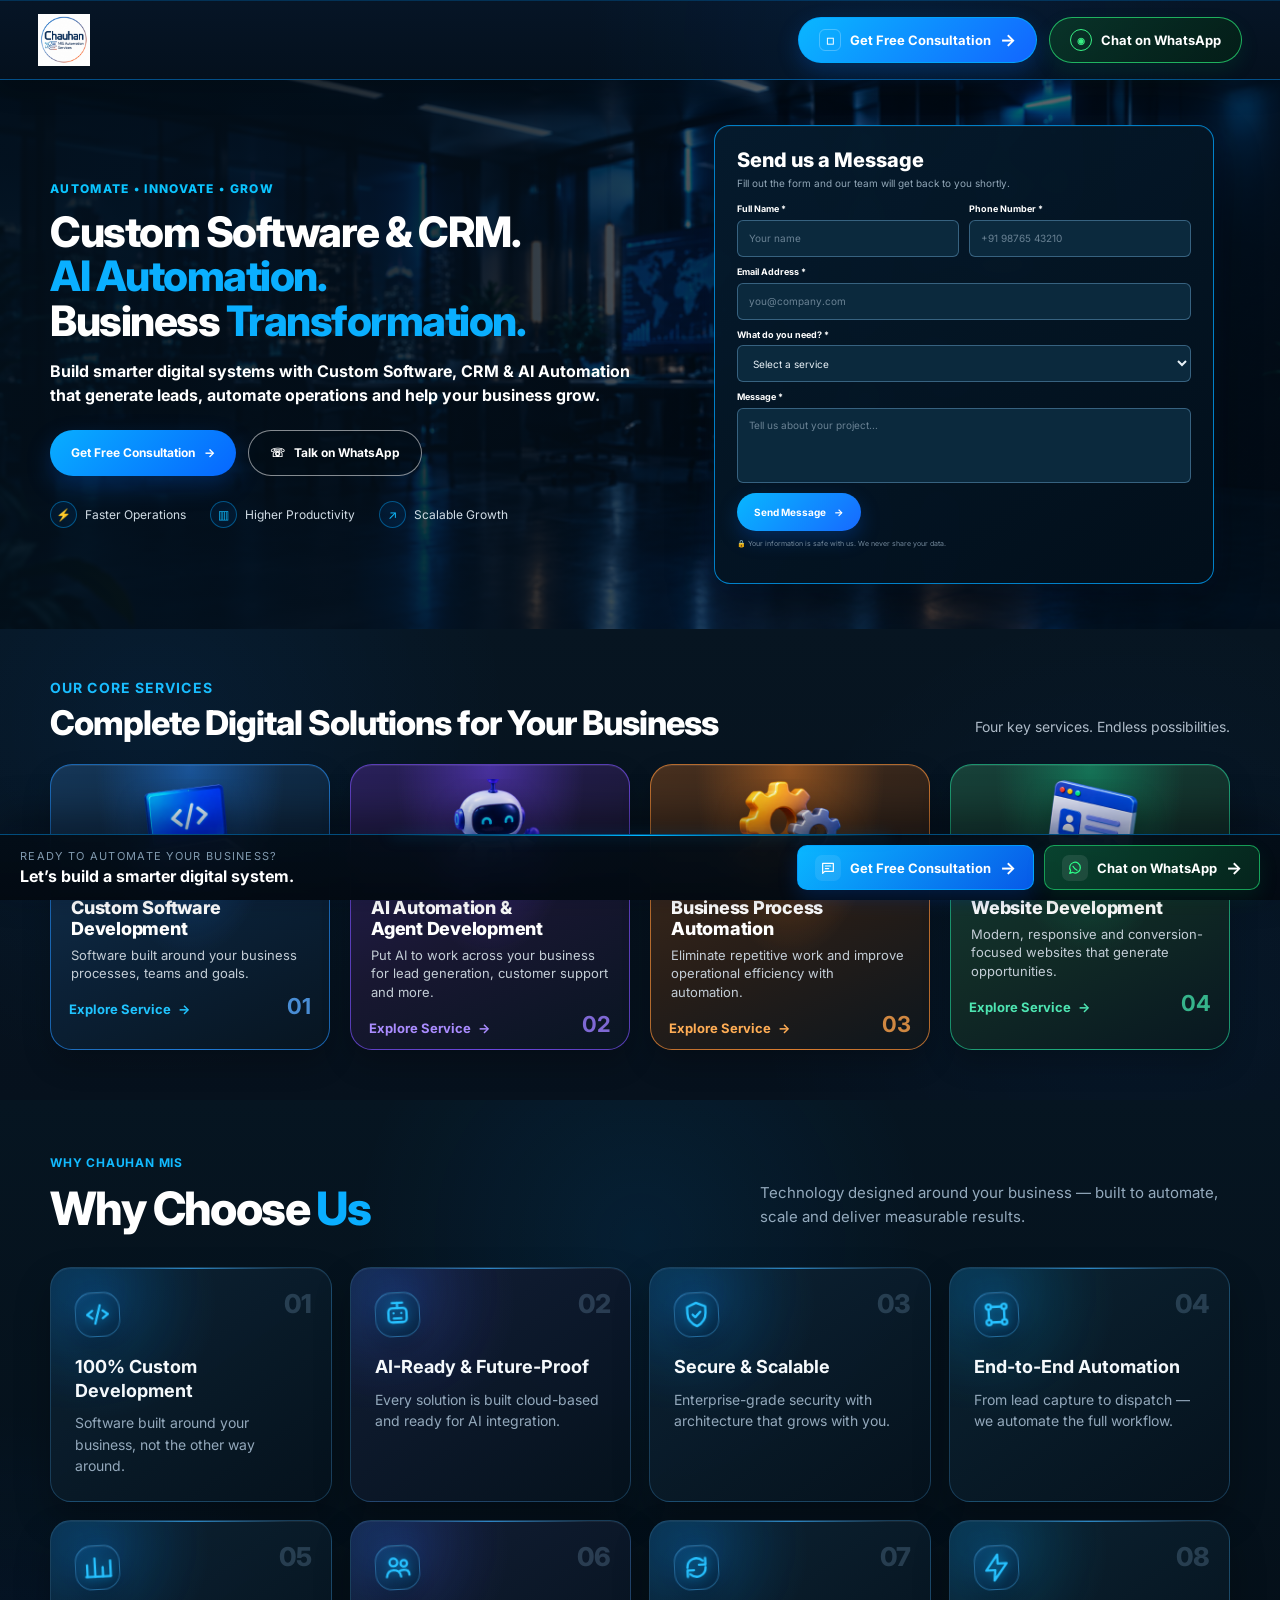
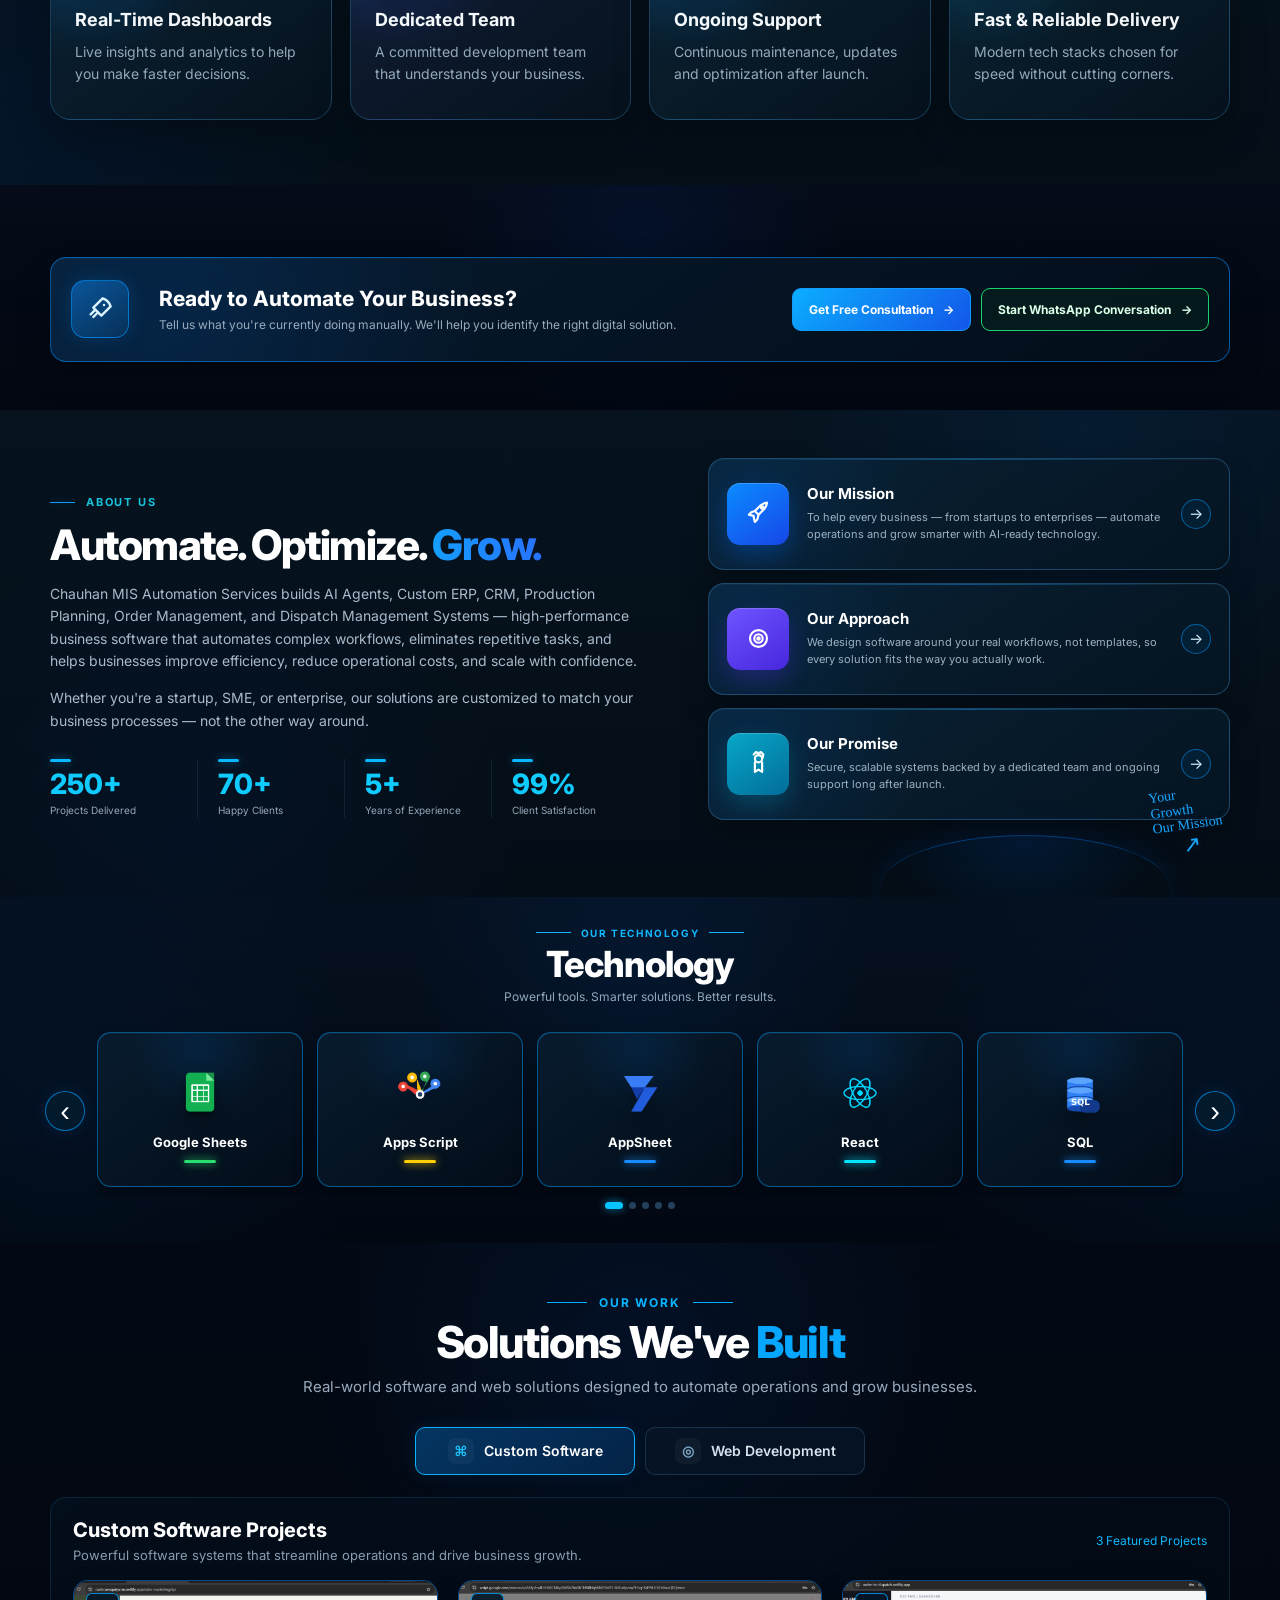
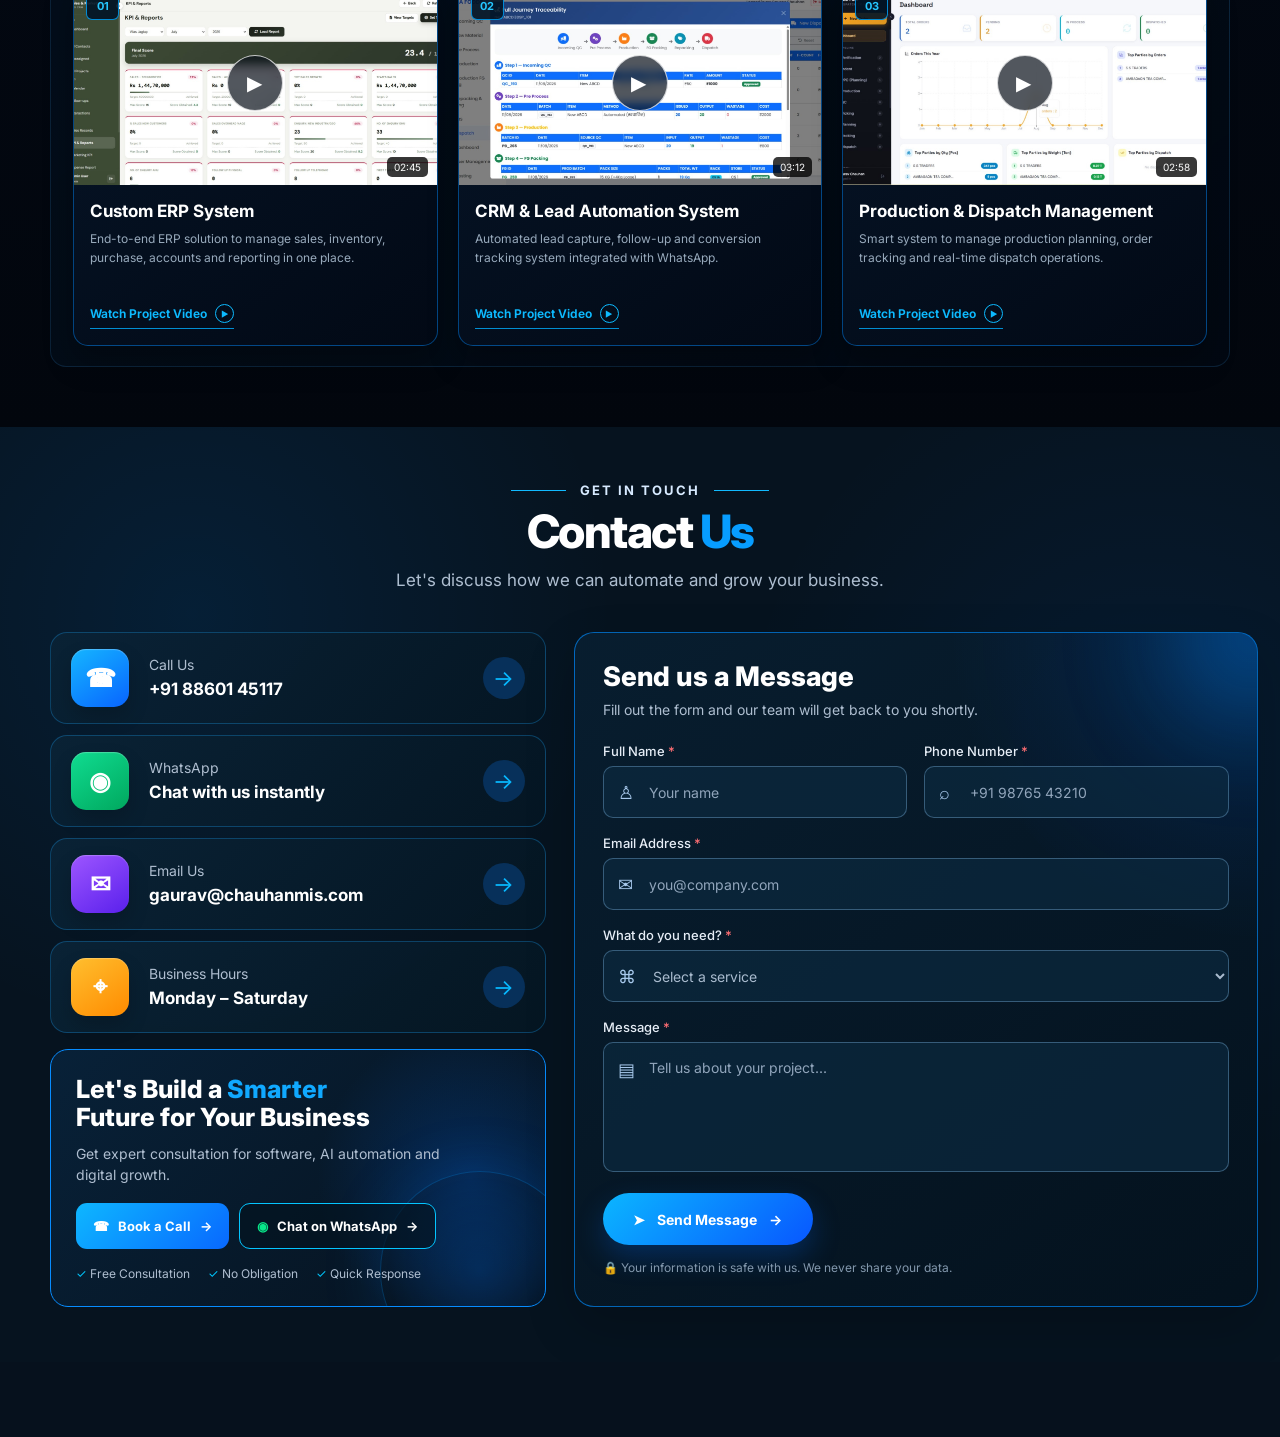
==== index.html @ 8b94cd55 "first commit" ====
<!doctype html>
<html lang="en">
  <head>
    <meta charset="UTF-8" />
    <meta name="viewport" content="width=device-width, initial-scale=1.0" />

    <title>Page</title>

    <link rel="preconnect" href="https://fonts.googleapis.com" />
    <link rel="preconnect" href="https://fonts.gstatic.com" crossorigin />
    <link
      href="https://fonts.googleapis.com/css2?family=Inter:wght@400;500;600;700;800&display=swap"
      rel="stylesheet"/>
    <link
      rel="stylesheet"
      href="https://cdnjs.cloudflare.com/ajax/libs/font-awesome/6.5.2/css/all.min.css"/>
    <link rel="stylesheet" href="style.css" />
  </head>
  <body>
    <header class="cm-simple-header">
  <div class="cm-simple-header-inner">

    <!-- LOGO -->
    <a href="#" class="cm-simple-logo">
      <img src="image/LOGO.jpeg" alt="Chauhan MIS">
    </a>

    <!-- ACTIONS -->
    <div class="cm-simple-actions">

      <a href="#contact" class="cm-simple-btn cm-simple-consult">
        <span class="cm-simple-icon">◻</span>
        Get Free Consultation
        <span class="cm-simple-arrow">→</span>
      </a>

      <a
        href="https://wa.me/918860145117"
        target="_blank"
        rel="noopener"
        class="cm-simple-btn cm-simple-whatsapp"
      >
        <span class="cm-simple-wa">◉</span>
        Chat on WhatsApp
      </a>

    </div>

  </div>
</header>
    <section class="chauhan-hero">
      <div class="chauhan-hero-overlay"></div>

      <div class="chauhan-hero-container">
        <!-- LEFT CONTENT -->
        <div class="chauhan-hero-left reveal-item">
          <div class="chauhan-small-title">AUTOMATE • INNOVATE • GROW</div>

          <h1 class="chauhan-main-title">
            Custom Software &amp; CRM.<br />
            <span>AI Automation.</span><br />
            Business <span>Transformation.</span>
          </h1>

          <div class="chauhan-subtitle">
            Build smarter digital systems with Custom Software, CRM & AI
            Automation that generate leads, automate operations and help your
            business grow.
          </div>

          <!-- <p class="chauhan-description">
            We design custom software, AI automation and intelligent business
            solutions tailored around your processes, teams and growth
            objectives.
          </p> -->

          <div class="chauhan-buttons">
            <a href="#contact" class="chauhan-btn chauhan-btn-primary">
              Get Free Consultation
              <span>→</span>
            </a>

            <a
              href="https://wa.me/918860145117"
              target="_blank"
              class="chauhan-btn chauhan-btn-whatsapp"
            >
              <span>☏</span>
              Talk on WhatsApp
            </a>
          </div>

          <div class="chauhan-benefits">
            <div class="chauhan-benefit">
              <span class="chauhan-benefit-icon">⚡</span>
              Faster Operations
            </div>

            <div class="chauhan-benefit">
              <span class="chauhan-benefit-icon">▥</span>
              Higher Productivity
            </div>

            <div class="chauhan-benefit">
              <span class="chauhan-benefit-icon">↗</span>
              Scalable Growth
            </div>
          </div>
        </div>

        <!-- RIGHT FORM -->
        <div class="chauhan-hero-right reveal-item">
          <div class="hero-contact-form">
            <div class="hero-form-head">
              <h3>Send us a Message</h3>
              <p>
                Fill out the form and our team will get back to you shortly.
              </p>
            </div>

            <form id="heroContactForm" method="POST">
              <div class="hero-form-row">
                <div class="hero-field">
                  <label>Full Name *</label>

                  <input
                    type="text"
                    name="name"
                    placeholder="Your name"
                    required
                  />
                </div>

                <div class="hero-field">
                  <label>Phone Number *</label>

                  <input
                    type="tel"
                    name="phone"
                    placeholder="+91 98765 43210"
                    required
                  />
                </div>
              </div>

              <div class="hero-field">
                <label>Email Address *</label>

                <input
                  type="email"
                  name="email"
                  placeholder="you@company.com"
                  required
                />
              </div>

              <div class="hero-field">
                <label>What do you need? *</label>

                <select name="service" required>
                  <option value="">Select a service</option>

                  <option value="Custom Software Development">
                    Custom Software Development
                  </option>

                  <option value="AI Automation">AI Automation</option>

                  <option value="Business Process Automation">
                    Business Process Automation
                  </option>

                  <option value="Website Development">
                    Website Development
                  </option>

                  <option value="CRM Development">CRM Development</option>
                </select>
              </div>

              <div class="hero-field">
                <label>Message *</label>

                <textarea
                  name="message"
                  placeholder="Tell us about your project..."
                  required
                ></textarea>
              </div>

              <button type="submit" class="hero-form-btn">
                Send Message
                <span>→</span>
              </button>

              <div class="hero-form-note">
                🔒 Your information is safe with us. We never share your data.
              </div>
              <div id="heroFormStatus" class="cm-form-status"></div>
            </form>
          </div>
        </div>
      </div>
    </section>
    <!-- <section class="cms-challenge-section">
      <div class="cms-challenge-inner">
       

        <div class="cms-heading">
          <div class="cms-tag">COMMON BUSINESS CHALLENGES</div>

          <h2>
            From Manual Work
            <span>to Smart Systems</span>
          </h2>

          <p>
            We turn your everyday business challenges into connected, automated
            and intelligent digital solutions.
          </p>
        </div>

      
        <div class="cms-flow-grid">
   
          <div class="cms-flow-item">
            <div class="cms-card">
              <div class="cms-icon-wrap">
                <img
                  src="image/manual-processes.svg"
                  alt="Manual Processes"
                  class="cms-3d-icon"
                />
              </div>

              <div class="cms-card-title">
                Manual
                <br />
                processes
              </div>
            </div>

            <div class="cms-connector">
              <span></span>
              <div class="cms-up-arrow">↑</div>
            </div>
          </div>

       
          <div class="cms-flow-item">
            <div class="cms-card">
              <div class="cms-icon-wrap">
                <img
                  src="image/excel-dependency.svg"
                  alt="Excel Dependency"
                  class="cms-3d-icon"
                />
              </div>

              <div class="cms-card-title">
                Excel
                <br />
                dependency
              </div>
            </div>

            <div class="cms-connector">
              <span></span>
              <div class="cms-up-arrow">↑</div>
            </div>
          </div>

          <div class="cms-flow-item">
            <div class="cms-card">
              <div class="cms-icon-wrap">
                <img
                  src="image/repetitive-work.svg"
                  alt="Repetitive Work"
                  class="cms-3d-icon"
                />
              </div>

              <div class="cms-card-title">
                Repetitive
                <br />
                work
              </div>
            </div>

            <div class="cms-connector">
              <span></span>
              <div class="cms-up-arrow">↑</div>
            </div>
          </div>

          
          <div class="cms-flow-item">
            <div class="cms-card">
              <div class="cms-icon-wrap">
                <img
                  src="image/lead-follow-up.svg"
                  alt="Lead Follow-up"
                  class="cms-3d-icon"
                />
              </div>

              <div class="cms-card-title">
                Lead follow-up
                <br />
                problems
              </div>
            </div>

            <div class="cms-connector">
              <span></span>
              <div class="cms-up-arrow">↑</div>
            </div>
          </div>

     
          <div class="cms-flow-item">
            <div class="cms-card">
              <div class="cms-icon-wrap">
                <img
                  src="image/delayed-reporting.svg"
                  alt="Delayed Reporting"
                  class="cms-3d-icon"
                />
              </div>

              <div class="cms-card-title">
                Delayed
                <br />
                reporting
              </div>
            </div>

            <div class="cms-connector">
              <span></span>
              <div class="cms-up-arrow">↑</div>
            </div>
          </div>

       
          <div class="cms-flow-item">
            <div class="cms-card">
              <div class="cms-icon-wrap">
                <img
                  src="image/delayed-reporting.svg"
                  alt="Disconnected Systems"
                  class="cms-3d-icon"
                />
              </div>

              <div class="cms-card-title">
                Disconnected
                <br />
                systems
              </div>
            </div>

            <div class="cms-connector">
              <span></span>
              <div class="cms-up-arrow">↑</div>
            </div>
          </div>
        </div>

      
        <div class="cms-result">
          <div class="cms-result-bar">
            <span> We transform them into connected digital systems. </span>

            <div class="cms-result-arrow">→</div>
          </div>
        </div>
      </div>
    </section> -->
    <section class="mis-core-services">
      <div class="mis-core-inner">
        <div class="mis-core-head">
          <div class="mis-core-title-wrap">
            <div class="mis-core-tag">OUR CORE SERVICES</div>

            <h2>Complete Digital Solutions for Your Business</h2>
          </div>

          <p class="mis-core-head-text">
            Four key services. Endless possibilities.
          </p>
        </div>

        <div class="mis-core-grid">
          <article class="mis-core-card card-blue">
            <div class="mis-core-image-box">
              <img
                src="image/custom-software-3d.png"
                alt="Custom Software Development"
                class="mis-core-image"
              />
            </div>

            <div class="mis-core-content">
              <h3>
                Custom Software
                <br />
                Development
              </h3>

              <p>
                Software built around your business processes, teams and goals.
              </p>
            </div>

            <div class="mis-core-bottom">
              <a href="#contact">
                Explore Service
                <span>→</span>
              </a>

              <span class="mis-core-number"> 01 </span>
            </div>
          </article>

          <article class="mis-core-card card-purple">
            <div class="mis-core-image-box">
              <img
                src="image/ai-automation-3d.png"
                alt="AI Automation and Agent Development"
                class="mis-core-image"
              />
            </div>

            <div class="mis-core-content">
              <h3>
                AI Automation &
                <br />
                Agent Development
              </h3>

              <p>
                Put AI to work across your business for lead generation,
                customer support and more.
              </p>
            </div>

            <div class="mis-core-bottom">
              <a href="#contact">
                Explore Service
                <span>→</span>
              </a>

              <span class="mis-core-number"> 02 </span>
            </div>
          </article>

          <article class="mis-core-card card-orange">
            <div class="mis-core-image-box">
              <img
                src="image/business-automation-3d.png"
                alt="Business Process Automation"
                class="mis-core-image"
              />
            </div>

            <div class="mis-core-content">
              <h3>
                Business Process
                <br />
                Automation
              </h3>

              <p>
                Eliminate repetitive work and improve operational efficiency
                with automation.
              </p>
            </div>

            <div class="mis-core-bottom">
              <a href="#contact">
                Explore Service
                <span>→</span>
              </a>

              <span class="mis-core-number"> 03 </span>
            </div>
          </article>

          <article class="mis-core-card card-green">
            <div class="mis-core-image-box">
              <img
                src="image/website-development-3d.png"
                alt="Website Development"
                class="mis-core-image"
              />
            </div>

            <div class="mis-core-content">
              <h3>Website Development</h3>

              <p>
                Modern, responsive and conversion-focused websites that generate
                opportunities.
              </p>
            </div>

            <div class="mis-core-bottom">
              <a href="#contact">
                Explore Service
                <span>→</span>
              </a>

              <span class="mis-core-number"> 04 </span>
            </div>
          </article>
        </div>
      </div>
    </section>
    <!-- <section class="cm-flow-section" id="complete-flow">
      <div class="cm-flow-inner">
        <div class="cm-flow-header">
          <div class="cm-flow-heading">
            <div class="cm-flow-eyebrow">
              <span>THE COMPLETE FLOW</span>
            </div>

            <h2>From Leads to Long-Term Growth</h2>

            <p>
              We build systems that take you from lead generation to operations
              — all connected in one digital ecosystem.
            </p>
          </div>

          <div class="cm-flow-hand-note">
            <div>
              A Smarter<br />
              Way to Grow
            </div>

            <svg viewBox="0 0 70 65">
              <path d="M8 8C18 10 28 14 36 23C43 31 45 41 43 50"></path>
              <path d="M35 45L43 53L51 44"></path>
            </svg>
          </div>
        </div>

        <div class="cm-flow-track">
          
          <article class="cm-flow-card">
            <div class="cm-flow-image-wrap">
              <img
                src="image/1.png"
                alt="Lead Generation"
                class="cm-flow-image"
              />
            </div>

            <h3>
              Lead<br />
              Generation
            </h3>
          </article>

          <div class="cm-flow-arrow"><span>›</span><span>›</span></div>

         
          <article class="cm-flow-card">
            <div class="cm-flow-image-wrap">
              <img
                src="image/2.png"
                alt="AI Qualification"
                class="cm-flow-image"
              />
            </div>

            <h3>
              AI<br />
              Qualification
            </h3>
          </article>

          <div class="cm-flow-arrow"><span>›</span><span>›</span></div>

 
          <article class="cm-flow-card">
            <div class="cm-flow-image-wrap">
              <img
                src="image/31.png"
                alt="WhatsApp and Voice"
                class="cm-flow-image"
              />
            </div>

            <h3>
              WhatsApp /<br />
              Voice
            </h3>
          </article>

          <div class="cm-flow-arrow"><span>›</span><span>›</span></div>

  
          <article class="cm-flow-card">
            <div class="cm-flow-image-wrap">
              <img src="image/4.png" alt="CRM" class="cm-flow-image" />
            </div>

            <h3>CRM</h3>
          </article>

          <div class="cm-flow-arrow"><span>›</span><span>›</span></div>

        
          <article class="cm-flow-card">
            <div class="cm-flow-image-wrap">
              <img src="image/5.png" alt="Follow Up" class="cm-flow-image" />
            </div>

            <h3>Follow-Up</h3>
          </article>

          <div class="cm-flow-arrow"><span>›</span><span>›</span></div>

          <article class="cm-flow-card">
            <div class="cm-flow-image-wrap">
              <img src="image/6.png" alt="Conversion" class="cm-flow-image" />
            </div>

            <h3>Conversion</h3>
          </article>

          <div class="cm-flow-arrow"><span>›</span><span>›</span></div>

     
          <article class="cm-flow-card">
            <div class="cm-flow-image-wrap">
              <img src="image/7.png" alt="Operations" class="cm-flow-image" />
            </div>

            <h3>Operations</h3>
          </article>

          <div class="cm-flow-arrow"><span>›</span><span>›</span></div>

          <article class="cm-flow-card">
            <div class="cm-flow-image-wrap">
              <img src="image/8.png" alt="MIS" class="cm-flow-image" />
            </div>

            <h3>MIS</h3>
          </article>
        </div>
      </div>
    </section> -->
    <!-- why chooess   -->
    <section class="cm-why" id="why-chauhan-mis">
      <div class="cm-why-inner">
        <!-- =========================
             HEADING
        ========================== -->
        <div class="cm-why-head">
          <div class="cm-why-left">
            <div class="cm-why-tag">WHY CHAUHAN MIS</div>

            <h2>Why Choose <span>Us</span></h2>
          </div>

          <p class="cm-why-intro">
            Technology designed around your business — built to automate, scale
            and deliver measurable results.
          </p>
        </div>

        <!-- =========================
             GRID
        ========================== -->
        <div class="cm-why-grid">
          <!-- 01 -->
          <article class="cm-why-card">
            <div class="cm-why-icon">
              <svg viewBox="0 0 24 24" aria-hidden="true">
                <path d="M8 9L4 12L8 15"></path>
                <path d="M16 9L20 12L16 15"></path>
                <path d="M14 5L10 19"></path>
              </svg>
            </div>

            <div class="cm-why-number">01</div>

            <h3>100% Custom Development</h3>

            <p>
              Software built around your business, not the other way around.
            </p>
          </article>

          <!-- 02 -->
          <article class="cm-why-card">
            <div class="cm-why-icon">
              <svg viewBox="0 0 24 24" aria-hidden="true">
                <rect x="5" y="7" width="14" height="11" rx="3"></rect>
                <path d="M9 11H9.01"></path>
                <path d="M15 11H15.01"></path>
                <path d="M9 15H15"></path>
                <path d="M12 3V7"></path>
                <path d="M8 3H16"></path>
              </svg>
            </div>

            <div class="cm-why-number">02</div>

            <h3>AI-Ready &amp; Future-Proof</h3>

            <p>
              Every solution is built cloud-based and ready for AI integration.
            </p>
          </article>

          <!-- 03 -->
          <article class="cm-why-card">
            <div class="cm-why-icon">
              <svg viewBox="0 0 24 24" aria-hidden="true">
                <path
                  d="M12 3L19 6V11C19 16 16 19 12 21C8 19 5 16 5 11V6L12 3Z"
                ></path>
                <path d="M9 12L11 14L15 10"></path>
              </svg>
            </div>

            <div class="cm-why-number">03</div>

            <h3>Secure &amp; Scalable</h3>

            <p>
              Enterprise-grade security with architecture that grows with you.
            </p>
          </article>

          <!-- 04 -->
          <article class="cm-why-card">
            <div class="cm-why-icon">
              <svg viewBox="0 0 24 24" aria-hidden="true">
                <circle cx="6" cy="6" r="2"></circle>
                <circle cx="18" cy="6" r="2"></circle>
                <circle cx="6" cy="18" r="2"></circle>
                <circle cx="18" cy="18" r="2"></circle>
                <path d="M8 6H16"></path>
                <path d="M18 8V16"></path>
                <path d="M16 18H8"></path>
                <path d="M6 16V8"></path>
              </svg>
            </div>

            <div class="cm-why-number">04</div>

            <h3>End-to-End Automation</h3>

            <p>
              From lead capture to dispatch — we automate the full workflow.
            </p>
          </article>

          <!-- 05 -->
          <article class="cm-why-card">
            <div class="cm-why-icon">
              <svg viewBox="0 0 24 24" aria-hidden="true">
                <path d="M4 19V10"></path>
                <path d="M10 19V5"></path>
                <path d="M16 19V12"></path>
                <path d="M22 19V7"></path>
                <path d="M3 19H22"></path>
              </svg>
            </div>

            <div class="cm-why-number">05</div>

            <h3>Real-Time Dashboards</h3>

            <p>
              Live insights and analytics to help you make faster decisions.
            </p>
          </article>

          <!-- 06 -->
          <article class="cm-why-card">
            <div class="cm-why-icon">
              <svg viewBox="0 0 24 24" aria-hidden="true">
                <circle cx="9" cy="8" r="3"></circle>
                <circle cx="17" cy="9" r="2.5"></circle>
                <path d="M3.5 19C4 15.5 6 14 9 14C12 14 14 15.5 14.5 19"></path>
                <path
                  d="M14 14.5C15 14 16 14 17 14C19.5 14 21 15.5 21 18"
                ></path>
              </svg>
            </div>

            <div class="cm-why-number">06</div>

            <h3>Dedicated Team</h3>

            <p>A committed development team that understands your business.</p>
          </article>

          <!-- 07 -->
          <article class="cm-why-card">
            <div class="cm-why-icon">
              <svg viewBox="0 0 24 24" aria-hidden="true">
                <path d="M5 12A7 7 0 0 1 17 7"></path>
                <path d="M19 5V10H14"></path>
                <path d="M19 12A7 7 0 0 1 7 17"></path>
                <path d="M5 19V14H10"></path>
              </svg>
            </div>

            <div class="cm-why-number">07</div>

            <h3>Ongoing Support</h3>

            <p>
              Continuous maintenance, updates and optimization after launch.
            </p>
          </article>

          <!-- 08 -->
          <article class="cm-why-card">
            <div class="cm-why-icon">
              <svg viewBox="0 0 24 24" aria-hidden="true">
                <path d="M13 2L4 14H11L10 22L20 9H13L13 2Z"></path>
              </svg>
            </div>

            <div class="cm-why-number">08</div>

            <h3>Fast &amp; Reliable Delivery</h3>

            <p>Modern tech stacks chosen for speed without cutting corners.</p>
          </article>
        </div>
      </div>
    </section>
    <section class="cm-work-section">
      <div class="cm-work-inner">
        <!-- <div class="cm-work-head">
          <div class="cm-work-tag">
            <span></span>
            OUR PROCESS
            <span></span>
          </div>

          <h2>How We Work</h2>

          <p>
            A simple, transparent and efficient process to deliver powerful
            digital solutions.
          </p>
        </div> -->

        <!-- 
        <div class="cm-work-process">
    
          <div class="cm-work-step blue-step">
            <div class="cm-work-icon-circle">
              <svg viewBox="0 0 24 24">
                <circle cx="10" cy="10" r="6"></circle>
                <path d="M14.5 14.5L20 20"></path>
                <path d="M7 12V9"></path>
                <path d="M10 12V7"></path>
                <path d="M13 12V10"></path>
              </svg>
            </div>

            <div class="cm-work-number">
              <strong>01</strong>
              <span>Discover</span>
            </div>

            <p>We understand your business, goals and challenges in depth.</p>

            <span class="cm-work-bottom-line"></span>
          </div>

          <div class="cm-work-arrow">››</div>


          <div class="cm-work-step cyan-step">
            <div class="cm-work-icon-circle">
              <svg viewBox="0 0 24 24">
                <path d="M5 4L9 8"></path>
                <path d="M15 16L19 20"></path>
                <path d="M14 5L19 10"></path>
                <path d="M5 14L10 19"></path>
                <path d="M8 11L13 6"></path>
                <path d="M11 16L16 11"></path>
              </svg>
            </div>

            <div class="cm-work-number">
              <strong>02</strong>
              <span>Design</span>
            </div>

            <p>
              We create intuitive designs and smart strategies tailored to your
              needs.
            </p>

            <span class="cm-work-bottom-line"></span>
          </div>

          <div class="cm-work-arrow">››</div>

    
          <div class="cm-work-step green-step">
            <div class="cm-work-icon-circle">
              <svg viewBox="0 0 24 24">
                <path d="M8 8L4 12L8 16"></path>
                <path d="M16 8L20 12L16 16"></path>
                <path d="M14 4L10 20"></path>
              </svg>
            </div>

            <div class="cm-work-number">
              <strong>03</strong>
              <span>Develop</span>
            </div>

            <p>
              Our developers build scalable, secure and high-performance
              solutions.
            </p>

            <span class="cm-work-bottom-line"></span>
          </div>

          <div class="cm-work-arrow">››</div>


          <div class="cm-work-step yellow-step">
            <div class="cm-work-icon-circle">
              <svg viewBox="0 0 24 24">
                <path d="M8 4H12V8H16V12H12V16H8V12H4V8H8Z"></path>
                <path d="M15 8H20V13H15"></path>
                <path d="M9 15H14V20H9"></path>
              </svg>
            </div>

            <div class="cm-work-number">
              <strong>04</strong>
              <span>Integrate</span>
            </div>

            <p>
              We integrate the right tools and technologies to connect
              everything seamlessly.
            </p>

            <span class="cm-work-bottom-line"></span>
          </div>

          <div class="cm-work-arrow">››</div>

    
          <div class="cm-work-step purple-step">
            <div class="cm-work-icon-circle">
              <svg viewBox="0 0 24 24">
                <path d="M14 4C17 5 19 7 20 10L13 17L7 11L14 4Z"></path>
                <path d="M8 13L5 16"></path>
                <path d="M10 15L7 18"></path>
                <path d="M15 9H15.01"></path>
              </svg>
            </div>

            <div class="cm-work-number">
              <strong>05</strong>
              <span>Deploy</span>
            </div>

            <p>
              We test thoroughly and deploy solutions for a smooth and
              successful launch.
            </p>

            <span class="cm-work-bottom-line"></span>
          </div>

          <div class="cm-work-arrow">››</div>

    
          <div class="cm-work-step blue-step">
            <div class="cm-work-icon-circle">
              <svg viewBox="0 0 24 24">
                <path d="M5 12A7 7 0 0 1 19 12"></path>
                <path d="M5 12V17"></path>
                <path d="M19 12V17"></path>
                <rect x="3" y="12" width="4" height="6" rx="1"></rect>
                <rect x="17" y="12" width="4" height="6" rx="1"></rect>
                <path d="M17 18C16 20 14 21 12 21"></path>
              </svg>
            </div>

            <div class="cm-work-number">
              <strong>06</strong>
              <span>Support</span>
            </div>

            <p>
              We provide ongoing support and maintenance to keep you ahead,
              always.
            </p>

            <span class="cm-work-bottom-line"></span>
          </div>
        </div> -->

        <div class="cm-work-cta">
          <div class="cm-work-cta-icon">
            <svg viewBox="0 0 24 24">
              <path d="M14 4C17 5 19 7 20 10L13 17L7 11L14 4Z"></path>
              <path d="M8 13L5 16"></path>
              <path d="M10 15L7 18"></path>
              <path d="M15 9H15.01"></path>
            </svg>
          </div>

          <div class="cm-work-cta-content">
            <h3>Ready to Automate Your Business?</h3>

            <p>
              Tell us what you're currently doing manually. We'll help you
              identify the right digital solution.
            </p>
          </div>

          <div class="cm-work-cta-buttons">
            <a href="#contact" class="cm-work-btn primary">
              Get Free Consultation
              <span>→</span>
            </a>

            <a
              href="https://wa.me/918860145117"
              target="_blank"
              class="cm-work-btn whatsapp"
            >
              Start WhatsApp Conversation
              <span>→</span>
            </a>
          </div>
        </div>
      </div>
    </section>
    <!-- About  -->
    <section class="cm-about-final" id="about">
      <div class="cm-about-final-inner">
        <!-- LEFT -->
        <div class="cm-about-final-left">
          <div class="cm-about-final-tag">
            <span></span>
            ABOUT US
          </div>

          <h2>Automate. Optimize. <span>Grow.</span></h2>

          <p>
            Chauhan MIS Automation Services builds AI Agents, Custom ERP, CRM,
            Production Planning, Order Management, and Dispatch Management
            Systems — high-performance business software that automates complex
            workflows, eliminates repetitive tasks, and helps businesses improve
            efficiency, reduce operational costs, and scale with confidence.
          </p>

          <p>
            Whether you're a startup, SME, or enterprise, our solutions are
            customized to match your business processes — not the other way
            around.
          </p>

          <div class="cm-about-final-stats">
            <div class="cm-about-final-stat">
              <span class="cm-stat-line"></span>
              <strong>250+</strong>
              <small>Projects Delivered</small>
            </div>

            <div class="cm-about-final-stat">
              <span class="cm-stat-line"></span>
              <strong>70+</strong>
              <small>Happy Clients</small>
            </div>

            <div class="cm-about-final-stat">
              <span class="cm-stat-line"></span>
              <strong>5+</strong>
              <small>Years of Experience</small>
            </div>

            <div class="cm-about-final-stat">
              <span class="cm-stat-line"></span>
              <strong>99%</strong>
              <small>Client Satisfaction</small>
            </div>
          </div>
        </div>

        <!-- RIGHT -->
        <div class="cm-about-final-right">
          <!-- CARD 1 -->
          <div class="cm-about-final-card">
            <div class="cm-about-final-icon icon-blue">
              <svg viewBox="0 0 24 24" aria-hidden="true">
                <path d="M14 5c3-2 5-2 5-2s0 2-2 5l-5 5-3-3 5-5Z"></path>
                <path d="M9 10l-3 1-2 2 4 1"></path>
                <path d="M12 13l-1 4-2 2-1-4"></path>
                <circle cx="15" cy="7" r="1"></circle>
              </svg>
            </div>

            <div class="cm-about-final-card-content">
              <h3>Our Mission</h3>
              <p>
                To help every business — from startups to enterprises — automate
                operations and grow smarter with AI-ready technology.
              </p>
            </div>

            <div class="cm-about-final-arrow">→</div>
          </div>

          <!-- CARD 2 -->
          <div class="cm-about-final-card">
            <div class="cm-about-final-icon icon-purple">
              <svg viewBox="0 0 24 24" aria-hidden="true">
                <circle cx="12" cy="12" r="7"></circle>
                <circle cx="12" cy="12" r="3.5"></circle>
                <circle cx="12" cy="12" r="1"></circle>
              </svg>
            </div>

            <div class="cm-about-final-card-content">
              <h3>Our Approach</h3>
              <p>
                We design software around your real workflows, not templates, so
                every solution fits the way you actually work.
              </p>
            </div>

            <div class="cm-about-final-arrow">→</div>
          </div>

          <!-- CARD 3 -->
          <div class="cm-about-final-card">
            <div class="cm-about-final-icon icon-cyan">
              <svg viewBox="0 0 24 24" aria-hidden="true">
                <circle cx="12" cy="8" r="3"></circle>
                <path d="M9 11v8l3-2 3 2v-8"></path>
                <path d="M8 4.5L10 2.5L12 3.5L14 2.5L16 4.5L15.5 7"></path>
              </svg>
            </div>

            <div class="cm-about-final-card-content">
              <h3>Our Promise</h3>
              <p>
                Secure, scalable systems backed by a dedicated team and ongoing
                support long after launch.
              </p>
            </div>

            <div class="cm-about-final-arrow">→</div>
          </div>

          <!-- HANDWRITTEN NOTE -->
          <div class="cm-about-final-note">
            Your<br />
            Growth<br />
            Our Mission
            <span>↗</span>
          </div>

          <div class="cm-about-final-globe"></div>
        </div>
      </div>
    </section>
    <!-- <section class="mis-stats-strip" id="stats">
      <div class="mis-stats-inner">
     
        <div class="mis-stat-item">
          <div class="mis-stat-icon">
            <svg viewBox="0 0 24 24">
              <path d="M7 3h7l4 4v14H7z"></path>
              <path d="M14 3v5h5"></path>
              <path d="M10 12h5"></path>
              <path d="M10 16h5"></path>
            </svg>
          </div>

          <div class="mis-stat-content">
            <strong>
              <span class="mis-counter" data-target="250">0</span>+
            </strong>
            <small>Projects Delivered</small>
          </div>
        </div>

        <div class="mis-stat-divider"></div>

 
        <div class="mis-stat-item">
          <div class="mis-stat-icon">
            <svg viewBox="0 0 24 24">
              <circle cx="9" cy="8" r="3"></circle>
              <circle cx="17" cy="9" r="2.4"></circle>
              <path d="M3.5 19c.5-3.5 2.5-5 5.5-5s5 1.5 5.5 5"></path>
              <path d="M14.5 14.5c.8-.4 1.6-.5 2.5-.5 2.5 0 4 1.5 4 4"></path>
            </svg>
          </div>

          <div class="mis-stat-content">
            <strong>
              <span class="mis-counter" data-target="70">0</span>+
            </strong>
            <small>Happy Clients</small>
          </div>
        </div>

        <div class="mis-stat-divider"></div>

      
        <div class="mis-stat-item">
          <div class="mis-stat-icon">
            <svg viewBox="0 0 24 24">
              <rect x="5" y="5" width="14" height="15" rx="2"></rect>
              <path d="M8 3v4"></path>
              <path d="M16 3v4"></path>
              <path d="M5 9h14"></path>
              <circle cx="9" cy="13" r=".7"></circle>
              <circle cx="12" cy="13" r=".7"></circle>
              <circle cx="15" cy="13" r=".7"></circle>
              <circle cx="9" cy="16" r=".7"></circle>
              <circle cx="12" cy="16" r=".7"></circle>
            </svg>
          </div>

          <div class="mis-stat-content">
            <strong>
              <span class="mis-counter" data-target="5">0</span>+
            </strong>
            <small>Years of Experience</small>
          </div>
        </div>

        <div class="mis-stat-divider"></div>

        <div class="mis-stat-item">
          <div class="mis-stat-icon">
            <svg viewBox="0 0 24 24">
              <path d="M8 4h8v4a4 4 0 0 1-8 0z"></path>
              <path d="M8 6H4v2a4 4 0 0 0 4 4"></path>
              <path d="M16 6h4v2a4 4 0 0 1-4 4"></path>
              <path d="M12 12v5"></path>
              <path d="M8 20h8"></path>
              <path d="M10 17h4"></path>
            </svg>
          </div>

          <div class="mis-stat-content">
            <strong>
              <span class="mis-counter" data-target="99">0</span>%
            </strong>
            <small>Client Satisfaction</small>
          </div>
        </div>
      </div>
    </section> -->

    <!-- industries  -->
    <!-- <section class="mis-industries" id="industries">
      <div class="mis-industries-inner">
        <div class="mis-industries-top">
       

          <div class="mis-industries-pill">
            TAILORED SOLUTIONS FOR EVERY SECTOR
          </div>
        </div>

        <div class="mis-industries-heading">
          <h2>Empowering Businesses Across Industries</h2>

          <p>
            We build custom software and automation solutions for businesses
            across diverse industries, helping them work smarter and grow
            faster.
          </p>
        </div>

        <div class="mis-industries-grid">
         
          <div class="mis-industry-card tilt-left">
            <div class="mis-industry-icon">
              <img src="image/healthcare-3d.png" alt="Healthcare" />
            </div>

            <h3>Healthcare</h3>
          </div>

          <div class="mis-industry-card tilt-right">
            <div class="mis-industry-icon">
              <img src="image/manufacturing-3d.png" alt="Manufacturing" />
            </div>

            <h3>Manufacturing</h3>
          </div>

          
          <div class="mis-industry-card tilt-left-small">
            <div class="mis-industry-icon">
              <img
                src="image/retail-ecommerce-3d.png"
                alt="Retail and Ecommerce"
              />
            </div>

            <h3>
              Retail &<br />
              E-commerce
            </h3>
          </div>

          <div class="mis-industry-card tilt-right-small">
            <div class="mis-industry-icon">
              <img src="image/education-3d.png" alt="Education" />
            </div>

            <h3>Education</h3>
          </div>

          <div class="mis-industry-card tilt-left">
            <div class="mis-industry-icon">
              <img src="image/real-estate-3d.png" alt="Real Estate" />
            </div>

            <h3>Real Estate</h3>
          </div>

         
          <div class="mis-industry-card tilt-right">
            <div class="mis-industry-icon">
              <img src="image/logistics-3d.png" alt="Logistics" />
            </div>

            <h3>Logistics</h3>
          </div>

          
          <div class="mis-industry-card tilt-left-small">
            <div class="mis-industry-icon">
              <img src="image/hospitality-3d.png" alt="Hospitality" />
            </div>

            <h3>Hospitality</h3>
          </div>

          <div class="mis-industry-card tilt-right-small">
            <div class="mis-industry-icon">
              <img src="image/finance-3d.png" alt="Finance" />
            </div>

            <h3>Finance</h3>
          </div>
        </div>
      </div>
    </section> -->

    <section class="cm-tech-section" id="technology">
      <div class="cm-tech-overlay"></div>

      <div class="cm-tech-inner">
        <!-- HEADING -->
        <div class="cm-tech-head">
          <div class="cm-tech-eyebrow">
            <span></span>
            OUR TECHNOLOGY
            <span></span>
          </div>

          <h2>Technology</h2>

          <p>Powerful tools. Smarter solutions. Better results.</p>
        </div>

        <!-- SLIDER -->
        <div class="cm-tech-slider">
          <!-- PREV -->
          <button
            class="cm-tech-nav cm-tech-prev"
            type="button"
            aria-label="Previous technology"
          >
            ‹
          </button>

          <!-- VIEWPORT -->
          <div class="cm-tech-viewport">
            <div class="cm-tech-track">
              <!-- 01 -->
              <div class="cm-tech-card">
                <div class="cm-tech-logo">
                  <img src="image/google-sheets.png" alt="Google Sheets" />
                </div>

                <h3>Google Sheets</h3>

                <span class="cm-tech-accent accent-green"> </span>
              </div>

              <!-- 02 -->
              <div class="cm-tech-card">
                <div class="cm-tech-logo">
                  <img src="image/apps-script.png" alt="Apps Script" />
                </div>

                <h3>Apps Script</h3>

                <span class="cm-tech-accent accent-yellow"> </span>
              </div>

              <!-- 03 -->
              <div class="cm-tech-card">
                <div class="cm-tech-logo">
                  <img src="image/appsheet.png" alt="AppSheet" />
                </div>

                <h3>AppSheet</h3>

                <span class="cm-tech-accent accent-blue"> </span>
              </div>

              <!-- 04 -->
              <div class="cm-tech-card">
                <div class="cm-tech-logo">
                  <img src="image/react.png" alt="React" />
                </div>

                <h3>React</h3>

                <span class="cm-tech-accent accent-cyan"> </span>
              </div>

              <!-- 05 -->
              <div class="cm-tech-card">
                <div class="cm-tech-logo">
                  <img src="image/sql.png" alt="SQL" />
                </div>

                <h3>SQL</h3>

                <span class="cm-tech-accent accent-blue"> </span>
              </div>

              <!-- 06 -->
              <div class="cm-tech-card">
                <div class="cm-tech-logo">
                  <img src="image/power-bi.png" alt="Power BI" />
                </div>

                <h3>Power BI</h3>

                <span class="cm-tech-accent accent-yellow"> </span>
              </div>

              <!-- 07 -->
              <div class="cm-tech-card">
                <div class="cm-tech-logo">
                  <img src="image/api.png" alt="APIs" />
                </div>

                <h3>APIs</h3>

                <span class="cm-tech-accent accent-cyan"> </span>
              </div>

              <!-- 08 -->
              <div class="cm-tech-card">
                <div class="cm-tech-logo">
                  <img src="image/wordpress.png" alt="WordPress" />
                </div>

                <h3>WordPress</h3>

                <span class="cm-tech-accent accent-blue"> </span>
              </div>

              <!-- 09 -->
              <div class="cm-tech-card">
                <div class="cm-tech-logo">
                  <img src="image/woocommerce.png" alt="WooCommerce" />
                </div>

                <h3>WooCommerce</h3>

                <span class="cm-tech-accent accent-purple"> </span>
              </div>
            </div>
          </div>

          <!-- NEXT -->
          <button
            class="cm-tech-nav cm-tech-next"
            type="button"
            aria-label="Next technology"
          >
            ›
          </button>
        </div>

        <!-- DOTS -->
        <div class="cm-tech-dots"></div>
      </div>
    </section>
    <section class="cm-projects-section" id="projects">
      <div class="cm-projects-inner">
        <div class="cm-projects-head">
          <div class="cm-projects-tag">
            <span></span>
            OUR WORK
            <span></span>
          </div>

          <h2>Solutions We've <span>Built</span></h2>

          <p>
            Real-world software and web solutions designed to automate
            operations and grow businesses.
          </p>
        </div>

        <div class="cm-project-tabs">
          <button
            class="cm-project-tab active"
            data-tab="software"
            type="button"
          >
            <span class="cm-project-tab-icon">⌘</span>
            Custom Software
          </button>

          <button class="cm-project-tab" data-tab="web" type="button">
            <span class="cm-project-tab-icon">◎</span>
            Web Development
          </button>
        </div>

        <div
          class="cm-project-panel active"
          id="software-panel"
          data-panel="software"
        >
          <div class="cm-project-panel-head">
            <div>
              <h3>Custom Software Projects</h3>

              <p>
                Powerful software systems that streamline operations and drive
                business growth.
              </p>
            </div>

            <span class="cm-project-panel-link"> 3 Featured Projects </span>
          </div>

          <div class="cm-software-grid">
            <article class="cm-software-card">
              <div class="cm-video-box">
                <span class="cm-project-number">01</span>

                <img
                  src="image/p1.jpeg"
                  alt="Custom ERP System"
                  class="cm-project-poster"
                />

                <button
                  class="cm-video-play"
                  type="button"
                  data-video="video/WhatsApp Video 2026-09-02 at 5.11.36 PM.mp4"
                  aria-label="Play Custom ERP System video"
                >
                  ▶
                </button>

                <span class="cm-video-duration"> 02:45 </span>
              </div>

              <div class="cm-software-content">
                <h4>Custom ERP System</h4>

                <p>
                  End-to-end ERP solution to manage sales, inventory, purchase,
                  accounts and reporting in one place.
                </p>

                <button
                  type="button"
                  class="cm-watch-video"
                  data-video="video/WhatsApp Video 2026-09-02 at 5.11.36 PM.mp4"
                >
                  Watch Project Video
                  <span>▶</span>
                </button>
              </div>
            </article>

            <!-- PROJECT 02 -->
            <article class="cm-software-card">
              <div class="cm-video-box">
                <span class="cm-project-number">02</span>

                <img
                  src="image/p2.jpeg"
                  alt="CRM and Lead Automation System"
                  class="cm-project-poster"
                />

                <button
                  class="cm-video-play"
                  type="button"
                  data-video="video/WhatsApp Video 2026-09-02 at 5.11.37 PM (1).mp4"
                  aria-label="Play CRM and Lead Automation video"
                >
                  ▶
                </button>

                <span class="cm-video-duration"> 03:12 </span>
              </div>

              <div class="cm-software-content">
                <h4>CRM &amp; Lead Automation System</h4>

                <p>
                  Automated lead capture, follow-up and conversion tracking
                  system integrated with WhatsApp.
                </p>

                <button
                  type="button"
                  class="cm-watch-video"
                  data-video="video/WhatsApp Video 2026-09-02 at 5.11.37 PM (1).mp4"
                >
                  Watch Project Video
                  <span>▶</span>
                </button>
              </div>
            </article>

            <!-- PROJECT 03 -->
            <article class="cm-software-card">
              <div class="cm-video-box">
                <span class="cm-project-number">03</span>

                <img
                  src="image/p3.jpeg"
                  alt="Production and Dispatch Management"
                  class="cm-project-poster"
                />

                <button
                  class="cm-video-play"
                  type="button"
                  data-video="video/WhatsApp Video 2026-09-02 at 5.11.37 PM.mp4"
                  aria-label="Play Production and Dispatch video"
                >
                  ▶
                </button>

                <span class="cm-video-duration"> 02:58 </span>
              </div>

              <div class="cm-software-content">
                <h4>Production &amp; Dispatch Management</h4>

                <p>
                  Smart system to manage production planning, order tracking and
                  real-time dispatch operations.
                </p>

                <button
                  type="button"
                  class="cm-watch-video"
                  data-video="video/WhatsApp Video 2026-09-02 at 5.11.37 PM.mp4"
                >
                  Watch Project Video
                  <span>▶</span>
                </button>
              </div>
            </article>
          </div>
        </div>

        <!-- ========================================
         WEB DEVELOPMENT
    ========================================= -->
        <div class="cm-project-panel" id="web-panel" data-panel="web">
          <div class="cm-project-panel-head">
            <div>
              <h3>Web Development Projects</h3>

              <p>
                Modern, responsive and high-performance websites designed to
                deliver results.
              </p>
            </div>

            <span class="cm-project-panel-link"> Featured Websites </span>
          </div>

          <div class="cm-web-grid">
            <!-- WEBSITE 01 -->
            <article class="cm-web-card">
              <div class="cm-web-preview">
                <img
                  src="image/madfish.webp"
                  alt="MadFish Solutions website"
                />
              </div>

              <div class="cm-web-content">
                <h4>MadFish Solutions</h4>

                <p>Digital Solutions & Technology Company</p>

                <a
                  href="https://madfishsolutions.com/"
                  target="_blank"
                  rel="noopener"
                >
                  View Live Website
                  <span>↗</span>
                </a>
              </div>
            </article>

            <!-- WEBSITE 02 -->
            <article class="cm-web-card">
              <div class="cm-web-preview">
                <img
                  src="image/Varmaxso-Health-Care.webp"
                  alt="Varmaxso Health Care website"
                />
              </div>

              <div class="cm-web-content">
                <h4>Varmaxso Health Care</h4>

                <p>Pharma &amp; Healthcare Company</p>

                <a
                  href="https://varmaxsohealthcare.com/"
                  target="_blank"
                  rel="noopener"
                >
                  View Live Website
                  <span>↗</span>
                </a>
              </div>
            </article>

            <!-- WEBSITE 03 -->
            <article class="cm-web-card">
              <div class="cm-web-preview">
                <img
                  src="image/OMIPARIS.webp"
                  alt="Omiparis Fashion website"
                />
              </div>

              <div class="cm-web-content">
                <h4>Omiparis Fashion</h4>

                <p>E-commerce Fashion Store</p>

                <a
                  href="https://omiparisfashion.com/"
                  target="_blank"
                  rel="noopener"
                >
                  View Live Website
                  <span>↗</span>
                </a>
              </div>
            </article>

            <!-- WEBSITE 04 -->
            <article class="cm-web-card">
              <div class="cm-web-preview">
                <img
                  src="image/Kickeez-Products.webp"
                  alt="Kickeez Products"
                />
              </div>

              <div class="cm-web-content">
                <h4>Kickeez Products</h4>

                <p>E-commerce Product Website</p>

                <a
                  href="https://kickeezproducts.com/"
                  target="_blank"
                  rel="noopener"
                >
                  View Live Website
                  <span>↗</span>
                </a>
              </div>
            </article>
          </div>
        </div>
      </div>
    </section>

    <!-- ===============================
     VIDEO MODAL
================================ -->
    <div class="cm-video-modal" id="cmVideoModal">
      <div class="cm-video-modal-backdrop"></div>

      <div class="cm-video-modal-box">
        <button type="button" class="cm-video-close" aria-label="Close video">
          ×
        </button>

        <video id="cmProjectVideo" controls playsinline></video>
      </div>
    </div>

    <!-- <section class="cm-testimonials-section" id="testimonials">
      <div class="cm-testimonials-inner">
        <div class="cm-testimonials-head">
          <div class="cm-testimonials-tag">
            <span></span>
            TESTIMONIALS
            <span></span>
          </div>

          <h2>What Our <span>Clients Say</span></h2>

          <p>
            Real stories from businesses we've helped automate, optimize and
            grow.
          </p>
        </div>

        <div class="cm-testimonials-slider">
          <button
            class="cm-testimonial-nav cm-prev"
            aria-label="Previous testimonial"
          >
            ‹
          </button>

          <div class="cm-testimonials-viewport">
            <div class="cm-testimonials-track">
            
              <article class="cm-testimonial-card">
                <div class="cm-quote">“</div>

                <p class="cm-testimonial-text">
                  Chauhan MIS transformed our manual processes into a fully
                  automated system. Our team saves 4+ hours daily and accuracy
                  has improved significantly.
                </p>

                <div class="cm-stars">★★★★★</div>

                <div class="cm-client-info">
                  <div>
                    <h3>Amit Sharma</h3>
                    <span>Operations Head</span>
                    <small>Sharma Engineering Works</small>
                  </div>
                </div>
              </article>

      
              <article class="cm-testimonial-card">
                <div class="cm-quote">“</div>

                <p class="cm-testimonial-text">
                  The CRM & lead automation system built by Chauhan MIS helped
                  us increase our conversion rate by 38%. Their solutions are
                  robust, scalable and exactly what we needed.
                </p>

                <div class="cm-stars">★★★★★</div>

                <div class="cm-client-info">
                  <div>
                    <h3>Neha Verma</h3>
                    <span>Director</span>
                    <small>Titan Industries</small>
                  </div>
                </div>
              </article>

    
              <article class="cm-testimonial-card">
                <div class="cm-quote">“</div>

                <p class="cm-testimonial-text">
                  From planning to execution, their team understood our business
                  perfectly and delivered a system that streamlined our entire
                  production workflow.
                </p>

                <div class="cm-stars">★★★★★</div>

                <div class="cm-client-info">
                  <div>
                    <h3>Rajiv Patel</h3>
                    <span>Production Manager</span>
                    <small>GreenLeaf Agro Pvt. Ltd.</small>
                  </div>
                </div>
              </article>

           
              <article class="cm-testimonial-card">
                <div class="cm-quote">“</div>

                <p class="cm-testimonial-text">
                  Their automation solution simplified our follow-up process and
                  gave our team much better visibility across daily operations.
                </p>

                <div class="cm-stars">★★★★★</div>

                <div class="cm-client-info">
                  <div>
                    <h3>Rohit Mehta</h3>
                    <span>Business Head</span>
                    <small>Mehta Enterprises</small>
                  </div>
                </div>
              </article>

        
              <article class="cm-testimonial-card">
                <div class="cm-quote">“</div>

                <p class="cm-testimonial-text">
                  Chauhan MIS helped us move away from repetitive manual work
                  and created a connected system that is much easier to manage.
                </p>

                <div class="cm-stars">★★★★★</div>

                <div class="cm-client-info">
                  <div>
                    <h3>Priya Singh</h3>
                    <span>Founder</span>
                    <small>PS Business Solutions</small>
                  </div>
                </div>
              </article>
            </div>
          </div>

          <button
            class="cm-testimonial-nav cm-next"
            aria-label="Next testimonial"
          >
            ›
          </button>
        </div>

        <div class="cm-testimonial-dots"></div>
      </div>
    </section> -->

    <!-- form  -->
    <section class="cm-contact" id="contact">
      <div class="cm-contact-inner">
        <div class="cm-contact-heading">
          <div class="cm-contact-label">
            <span></span>
            GET IN TOUCH
            <span></span>
          </div>

          <h2>Contact <span>Us</span></h2>

          <p>Let's discuss how we can automate and grow your business.</p>
        </div>

        <div class="cm-contact-grid">
          <!-- LEFT -->
          <div class="cm-contact-left">
            <a href="tel:8860145117" class="cm-contact-card">
              <div class="cm-contact-icon cm-phone">☎</div>

              <div class="cm-contact-details">
                <small>Call Us</small>
                <strong>+91 88601 45117</strong>
              </div>

              <div class="cm-contact-arrow">→</div>
            </a>

            <a
              href="https://wa.me/918860145117"
              target="_blank"
              class="cm-contact-card"
            >
              <div class="cm-contact-icon cm-whatsapp">◉</div>

              <div class="cm-contact-details">
                <small>WhatsApp</small>
                <strong>Chat with us instantly</strong>
              </div>

              <div class="cm-contact-arrow">→</div>
            </a>

            <a href="mailto:gaurav@chauhanmis.com" class="cm-contact-card">
              <div class="cm-contact-icon cm-email">✉</div>

              <div class="cm-contact-details">
                <small>Email Us</small>
                <strong>gaurav@chauhanmis.com</strong>
              </div>

              <div class="cm-contact-arrow">→</div>
            </a>

            <div class="cm-contact-card">
              <div class="cm-contact-icon cm-location">⌖</div>

              <div class="cm-contact-details">
                <small>Business Hours</small>
                <strong>Monday – Saturday</strong>
              </div>

              <div class="cm-contact-arrow">→</div>
            </div>

            <!-- CTA CARD -->

            <div class="cm-contact-cta">
              <div class="cm-globe"></div>

              <div class="cm-cta-content">
                <h3>
                  Let's Build a
                  <span>Smarter</span><br />
                  Future for Your Business
                </h3>

                <p>
                  Get expert consultation for software, AI automation and
                  digital growth.
                </p>

                <div class="cm-cta-buttons">
                  <a href="tel:8860145117" class="cm-book-btn">
                    <span>☎</span>
                    Book a Call
                    <b>→</b>
                  </a>

                  <a
                    href="https://wa.me/918860145117"
                    target="_blank"
                    class="cm-wa-btn"
                  >
                    <span>◉</span>
                    Chat on WhatsApp
                    <b>→</b>
                  </a>
                </div>

                <div class="cm-cta-features">
                  <span>✓ Free Consultation</span>

                  <span>✓ No Obligation</span>

                  <span>✓ Quick Response</span>
                </div>
              </div>
            </div>
          </div>

          <!-- RIGHT FORM -->

          <div class="cm-form-card">
            <div class="cm-form-glow"></div>

            <div class="cm-form-heading">
              <h3>Send us a Message</h3>

              <p>
                Fill out the form and our team will get back to you shortly.
              </p>
            </div>

            <form
              id="chauhanContactForm"
              method="POST"
            >
              <!-- anti spam -->
              <input
                type="text"
                name="website"
                class="cm-honeypot"
                tabindex="-1"
                autocomplete="off"
              />

              <div class="cm-form-row">
                <div class="cm-field">
                  <label> Full Name <span>*</span> </label>

                  <div class="cm-input-wrap">
                    <span class="cm-field-icon">♙</span>

                    <input
                      type="text"
                      name="name"
                      placeholder="Your name"
                      required
                    />
                  </div>
                </div>

                <div class="cm-field">
                  <label> Phone Number <span>*</span> </label>

                  <div class="cm-input-wrap">
                    <span class="cm-field-icon">⌕</span>

                    <input
                      type="tel"
                      name="phone"
                      placeholder="+91 98765 43210"
                      required
                    />
                  </div>
                </div>
              </div>

              <div class="cm-field">
                <label> Email Address <span>*</span> </label>

                <div class="cm-input-wrap">
                  <span class="cm-field-icon">✉</span>

                  <input
                    type="email"
                    name="email"
                    placeholder="you@company.com"
                    required
                  />
                </div>
              </div>

              <div class="cm-field">
                <label> What do you need? <span>*</span> </label>

                <div class="cm-input-wrap">
                  <span class="cm-field-icon">⌘</span>

                  <select name="service" required>
                    <option value="">Select a service</option>

                    <option>AI Automation Services</option>

                    <option>Custom Software Services</option>

                    <option>CRM Development</option>

                    <option>Lead Generation with AI Engine</option>

                    <option>Business Process Automation</option>

                    <option>GSuite Business Automation Services</option>

                    <option>WhatsApp Bulk Automation</option>

                    <option>Web Development Services</option>

                    <option>Other Requirement</option>
                  </select>
                </div>
              </div>

              <div class="cm-field">
                <label> Message <span>*</span> </label>

                <div class="cm-textarea-wrap">
                  <span class="cm-field-icon">▤</span>

                  <textarea
                    name="message"
                    placeholder="Tell us about your project..."
                    required
                  ></textarea>
                </div>
              </div>

              <button type="submit" class="cm-submit-btn" id="cmSubmitBtn">
                <span>➤</span>
                <span class="cm-submit-text"> Send Message </span>
                <b>→</b>
              </button>

              <div class="cm-form-status" id="cmFormStatus"></div>

              <div class="cm-form-safe">
                🔒 Your information is safe with us. We never share your data.
              </div>
            </form>
          </div>
        </div>
      </div>
    </section>

    <!-- FAQ  -->
    <!-- <section class="mis-faq-section">
      <div class="mis-faq-inner">
       
        <div class="mis-faq-left">
          <div class="mis-faq-tag">FREQUENTLY ASKED QUESTIONS</div>

          <h2>
            Got Questions?
            <br />
            We’ve Got Answers.
          </h2>

          <p>
            Find quick answers to the most common questions about our services,
            process and support.
          </p>

          <a href="#contact" class="mis-faq-btn">
            Get Free Consultation
            <span>→</span>
          </a>
        </div>

        <div class="mis-faq-accordion">
         
          <div class="mis-faq-item active">
            <button class="mis-faq-question">
              <span>
                How long does it take to develop a custom software solution?
              </span>

              <span class="mis-faq-icon">−</span>
            </button>

            <div class="mis-faq-answer">
              <div class="mis-faq-answer-inner">
                The timeline depends on the complexity and requirements of your
                project. Typically, it ranges from a few weeks to a few months.
                We provide a detailed timeline after understanding your
                requirements.
              </div>
            </div>
          </div>

         
          <div class="mis-faq-item">
            <button class="mis-faq-question">
              <span>
                Do you provide ongoing support after the project is completed?
              </span>

              <span class="mis-faq-icon">+</span>
            </button>

            <div class="mis-faq-answer">
              <div class="mis-faq-answer-inner">
                Yes. We provide ongoing support, maintenance, improvements and
                scalability assistance based on your business requirements.
              </div>
            </div>
          </div>

        
          <div class="mis-faq-item">
            <button class="mis-faq-question">
              <span>
                Can you integrate third-party APIs into our existing system?
              </span>

              <span class="mis-faq-icon">+</span>
            </button>

            <div class="mis-faq-answer">
              <div class="mis-faq-answer-inner">
                Yes. We can integrate APIs, CRM systems, payment services,
                WhatsApp, business tools and other platforms with your existing
                systems.
              </div>
            </div>
          </div>

       
          <div class="mis-faq-item">
            <button class="mis-faq-question">
              <span> What industries do you work with? </span>

              <span class="mis-faq-icon">+</span>
            </button>

            <div class="mis-faq-answer">
              <div class="mis-faq-answer-inner">
                We work with businesses across manufacturing, logistics,
                garments, oil & gas, trading, insurance, professional services
                and growing digital businesses.
              </div>
            </div>
          </div>


          <div class="mis-faq-item">
            <button class="mis-faq-question">
              <span> How do I get started? </span>

              <span class="mis-faq-icon">+</span>
            </button>

            <div class="mis-faq-answer">
              <div class="mis-faq-answer-inner">
                Share your current business process or challenge with us. We
                will understand the requirement, suggest the right digital
                solution and discuss the next steps with you.
              </div>
            </div>
          </div>
        </div>
      </div>
    </section> -->
    <!-- FIXED BOTTOM CTA -->
    <div class="cm-fixed-footer">
      <div class="cm-fixed-footer-inner">
        <div class="cm-fixed-footer-text">
          <span>Ready to automate your business?</span>
          <strong>Let’s build a smarter digital system.</strong>
        </div>

        <div class="cm-fixed-footer-buttons">
          <a href="#contact" class="cm-fixed-btn cm-contact-btn">
            <span class="cm-btn-icon">
              <svg viewBox="0 0 24 24">
                <path d="M4 5h16v12H7l-3 3V5z"></path>
                <path d="M8 9h8"></path>
                <path d="M8 13h5"></path>
              </svg>
            </span>

            Get Free Consultation

            <span class="cm-btn-arrow">→</span>
          </a>

          <a
            href="https://wa.me/918860145117"
            target="_blank"
            class="cm-fixed-btn cm-whatsapp-btn"
          >
            <span class="cm-btn-icon">
              <svg viewBox="0 0 24 24">
                <path
                  d="M20 11.5a8 8 0 0 1-11.8 7L4 20l1.5-4A8 8 0 1 1 20 11.5z"
                ></path>
                <path d="M9 9.5c1.5 3 3 4.5 6 6"></path>
              </svg>
            </span>

            Chat on WhatsApp

            <span class="cm-btn-arrow">→</span>
          </a>
        </div>
      </div>
    </div>

    <script src="main.js"></script>
  </body>
</html>
---- style.css ----
*{
    box-sizing:border-box;
}

body{
    margin:0;
    font-family:'Inter',sans-serif;
    background:#06111d;
}
.cm-simple-header,
.cm-simple-header *{
    box-sizing:border-box;
}

.cm-simple-header{
    width:100%;
    position:relative;
    z-index:999;

    font-family:'Inter',sans-serif;

    background:
        radial-gradient(
            circle at 70% 50%,
            rgba(0,121,255,.08),
            transparent 35%
        ),
        linear-gradient(
            180deg,
            #061526 0%,
            #04101d 100%
        );

    border-top:
        1px solid rgba(0,151,255,.25);

    border-bottom:
        1px solid rgba(0,151,255,.45);

    box-shadow:
        0 8px 28px rgba(0,0,0,.20);
}

.cm-simple-header-inner{
    width:100%;
    max-width:1500px;

    min-height:78px;

    margin:0 auto;

    padding:11px 38px;

    display:flex;
    align-items:center;
    justify-content:space-between;

    gap:30px;
}


/* =========================
   LOGO
========================= */

.cm-simple-logo{
    display:flex;
    align-items:center;

    text-decoration:none;
}

.cm-simple-logo img{
    display:block;

    width:auto;
    height:52px;

    max-width:230px;

    object-fit:contain;
}


/* =========================
   RIGHT ACTIONS
========================= */

.cm-simple-actions{
    display:flex;
    align-items:center;

    gap:12px;
}

.cm-simple-btn{
    min-height:46px;

    display:inline-flex;
    align-items:center;
    justify-content:center;

    gap:9px;

    padding:0 20px;

    border-radius:50px;

    color:#fff;

    text-decoration:none;

    font-size:13px;
    font-weight:700;

    white-space:nowrap;

    transition:
        transform .3s ease,
        box-shadow .3s ease,
        border-color .3s ease;
}


/* CONSULTATION */

.cm-simple-consult{
    border:
        1px solid
        rgba(0,168,255,.9);

    background:
        linear-gradient(
            135deg,
            #0ab7ff,
            #1265ff
        );

    box-shadow:
        0 8px 22px
        rgba(0,113,255,.24);
}

.cm-simple-consult:hover{
    transform:translateY(-2px);

    box-shadow:
        0 12px 28px
        rgba(0,130,255,.34);
}


/* WHATSAPP */

.cm-simple-whatsapp{
    border:
        1px solid
        rgba(40,225,116,.75);

    background:
        linear-gradient(
            135deg,
            rgba(10,61,41,.75),
            rgba(4,30,24,.95)
        );

    box-shadow:
        0 8px 20px
        rgba(0,180,90,.10);
}

.cm-simple-whatsapp:hover{
    transform:translateY(-2px);

    border-color:#2ee27c;

    box-shadow:
        0 10px 25px
        rgba(0,190,95,.16);
}


/* ICON */

.cm-simple-icon{
    width:22px;
    height:22px;

    display:flex;
    align-items:center;
    justify-content:center;

    border-radius:6px;

    border:
        1px solid
        rgba(255,255,255,.25);

    font-size:10px;
}

.cm-simple-wa{
    width:22px;
    height:22px;

    display:flex;
    align-items:center;
    justify-content:center;

    border-radius:50%;

    color:#38ee84;

    border:
        1px solid
        #38ee84;

    font-size:9px;
}

.cm-simple-arrow{
    font-size:17px;

    transition:
        transform .3s ease;
}

.cm-simple-consult:hover
.cm-simple-arrow{
    transform:translateX(3px);
}


/* =========================
   TABLET
========================= */

@media(max-width:850px){

    .cm-simple-header-inner{
        min-height:70px;

        padding:9px 24px;
    }

    .cm-simple-logo img{
        height:46px;

        max-width:190px;
    }

    .cm-simple-btn{
        min-height:42px;

        padding:0 15px;

        font-size:11px;
    }

}


/* =========================
   MOBILE
========================= */

@media(max-width:600px){

    .cm-simple-header-inner{
        min-height:64px;

        padding:8px 14px;

        gap:10px;
    }

    .cm-simple-logo img{
        height:38px;

        max-width:110px;
    }

    .cm-simple-actions{
        gap:6px;
    }

    .cm-simple-btn{
        min-height:36px;

        padding:0 9px;

        border-radius:30px;

        font-size:9px;

        gap:5px;
    }

    .cm-simple-icon,
    .cm-simple-wa{
        display:none;
    }

    .cm-simple-arrow{
        font-size:13px;
    }

}


/* =========================
   SMALL MOBILE
========================= */

@media(max-width:420px){

    .cm-simple-header-inner{
        padding:7px 10px;
    }

    .cm-simple-logo img{
        height:34px;

        max-width:90px;
    }

    .cm-simple-btn{
        min-height:34px;

        padding:0 8px;

        font-size:8px;
    }

    .cm-simple-arrow{
        display:none;
    }

}
/* HERO SECTION */

.chauhan-hero,
.chauhan-hero *{
    box-sizing:border-box;
}

.chauhan-hero{
    position:relative;

    width:100%;
    overflow:hidden;

    font-family:'Inter',sans-serif;

    color:#fff;

    background-image:
        url("image/hero-banner.png");

    background-size:cover;
    background-position:center;
    background-repeat:no-repeat;
}


/* OVERLAY */

.chauhan-hero-overlay{
    position:absolute;

    inset:0;

    z-index:1;

    background:
        linear-gradient(
            90deg,
            rgba(3,15,26,.93) 0%,
            rgba(3,15,26,.82) 40%,
            rgba(3,15,26,.60) 65%,
            rgba(3,15,26,.68) 100%
        );
}


/* MAIN CONTAINER */

.chauhan-hero-container{
    position:relative;
    z-index:2;

    width:100%;
    max-width:1500px;

    min-height:520px;

    margin:0 auto;

    padding:45px 50px;

    display:grid;

    grid-template-columns:
        minmax(0,1.05fr)
        minmax(430px,.95fr);

    align-items:center;

    gap:60px;
}


/* =====================================
   LEFT
===================================== */

.chauhan-hero-left{
    width:100%;
    max-width:670px;
}


.chauhan-small-title{
    margin-bottom:13px;

    color:#0bc4ff;

    font-size:12px;
    line-height:1.3;

    font-weight:800;

    letter-spacing:1.3px;

    text-transform:uppercase;
}


.chauhan-main-title{
    margin:0;

    color:#fff;

    font-size:42px;
    line-height:1.06;

    font-weight:800;

    letter-spacing:-1.5px;
}


.chauhan-main-title span{
    color:#0aafff;
}


.chauhan-subtitle{
    max-width:610px;

    margin-top:17px;

    color:#fff;

    font-size:16px;
    line-height:1.45;

    font-weight:700;
}


.chauhan-description{
    max-width:610px;

    margin:14px 0 0;

    color:#aebdca;

    font-size:15px;
    line-height:1.65;
}


/* BUTTONS */

.chauhan-buttons{
    display:flex;
    align-items:center;

    gap:12px;

    margin-top:23px;
}


.chauhan-btn{
    min-height:46px;

    padding:0 21px;

    display:inline-flex;
    align-items:center;
    justify-content:center;

    gap:9px;

    border-radius:50px;

    color:#fff;

    text-decoration:none;

    font-size:12px;
    font-weight:700;

    transition:.3s ease;
}


.chauhan-btn-primary{
    background:
        linear-gradient(
            135deg,
            #08aeff,
            #0766ff
        );

    box-shadow:
        0 10px 25px
        rgba(0,106,255,.25);
}


.chauhan-btn-whatsapp{
    border:
        1px solid
        rgba(255,255,255,.52);

    background:
        rgba(3,13,23,.55);
}


.chauhan-btn:hover{
    transform:translateY(-2px);
}


/* BENEFITS */

.chauhan-benefits{
    display:flex;
    align-items:center;

    gap:24px;

    margin-top:25px;
}


.chauhan-benefit{
    display:flex;
    align-items:center;

    gap:8px;

    color:#d2dde6;

    font-size:12px;

    white-space:nowrap;
}


.chauhan-benefit-icon{
    width:27px;
    height:27px;

    flex:0 0 27px;

    display:flex;
    align-items:center;
    justify-content:center;

    border-radius:50%;

    color:#10bcff;

    border:
        1px solid
        rgba(0,166,255,.42);

    background:
        rgba(0,125,255,.08);
}


/* =====================================
   RIGHT SIDE
===================================== */

.chauhan-hero-right{
    width:100%;

    display:flex;
    align-items:center;
    justify-content:center;
}


/* =====================================
   FORM
===================================== */

.hero-contact-form{
    width:100%;
    max-width:500px;

    padding:22px;

    border:
        1px solid
        rgba(0,164,255,.75);

    border-radius:16px;

    background:
        linear-gradient(
            145deg,
            rgba(5,27,45,.97),
            rgba(2,15,27,.98)
        );

    box-shadow:
        0 20px 45px rgba(0,0,0,.35),
        0 0 25px rgba(0,126,255,.07),
        inset 0 1px 0 rgba(255,255,255,.045);

    backdrop-filter:blur(12px);
}


/* FORM HEAD */

.hero-form-head{
    margin-bottom:14px;
}


.hero-form-head h3{
    margin:0;

    color:#fff;

    font-size:20px;
    line-height:1.2;

    font-weight:800;
}


.hero-form-head p{
    margin:4px 0 0;

    color:#91a6b7;

    font-size:10px;
    line-height:1.4;
}


/* ROW */

.hero-form-row{
    display:grid;

    grid-template-columns:
        repeat(2,minmax(0,1fr));

    gap:10px;
}


/* FIELD */

.hero-field{
    margin-bottom:10px;
}


.hero-field label{
    display:block;

    margin-bottom:5px;

    color:#fff;

    font-size:9px;
    line-height:1.2;

    font-weight:700;
}


.hero-field input,
.hero-field select,
.hero-field textarea{
    display:block;

    width:100%;

    margin:0;

    border:
        1px solid
        rgba(91,147,185,.55);

    border-radius:6px;

    outline:none;

    color:#e9f1f7;

    background:#0b293d;

    font-family:'Inter',sans-serif;

    font-size:10px;

    transition:.25s ease;
}


.hero-field input{
    height:37px;

    padding:0 11px;
}


.hero-field select{
    height:37px;

    padding:0 11px;

    cursor:pointer;
}


.hero-field textarea{
    height:75px;

    padding:10px 11px;

    resize:none;
}


.hero-field input::placeholder,
.hero-field textarea::placeholder{
    color:#6a8294;
}


.hero-field input:focus,
.hero-field select:focus,
.hero-field textarea:focus{
    border-color:#0abaff;

    background:#0b2e45;

    box-shadow:
        0 0 0 2px
        rgba(0,174,255,.07);
}


/* SUBMIT */

.hero-form-btn{
    min-height:38px;

    padding:0 17px;

    display:inline-flex;
    align-items:center;
    justify-content:center;

    gap:8px;

    border:0;

    border-radius:50px;

    color:#fff;

    background:
        linear-gradient(
            135deg,
            #08b7ff,
            #1769ff
        );

    font-family:'Inter',sans-serif;

    font-size:10px;
    font-weight:700;

    cursor:pointer;

    box-shadow:
        0 8px 20px
        rgba(0,105,255,.25);

    transition:.3s ease;
}


.hero-form-btn:hover{
    transform:translateY(-2px);
}


.hero-form-note{
    margin-top:8px;

    color:#718699;

    font-size:7px;
}


/* =====================================
   1200px
===================================== */

@media(max-width:1200px){

    .chauhan-hero-container{
        padding:40px;

        grid-template-columns:
            minmax(0,1fr)
            minmax(400px,.9fr);

        gap:35px;
    }


    .chauhan-main-title{
        font-size:38px;
    }

}


/* =====================================
   TABLET
===================================== */

@media(max-width:900px){

    .chauhan-hero-overlay{
        background:
            rgba(3,14,25,.83);
    }


    .chauhan-hero-container{
        min-height:auto;

        padding:40px 35px;

        grid-template-columns:1fr;

        gap:35px;
    }


    .chauhan-hero-left{
        max-width:700px;

        margin:0 auto;

        text-align:center;
    }


    .chauhan-subtitle,
    .chauhan-description{
        margin-left:auto;
        margin-right:auto;
    }


    .chauhan-buttons,
    .chauhan-benefits{
        justify-content:center;
    }


    .hero-contact-form{
        max-width:650px;

        margin:0 auto;
    }

}


/* =====================================
   MOBILE
===================================== */

@media(max-width:600px){

    .chauhan-hero-container{
        padding:32px 20px;

        gap:28px;
    }


    .chauhan-main-title{
        font-size:30px;

        line-height:1.12;
    }


    .chauhan-subtitle{
        font-size:15px;
    }


    .chauhan-description{
        font-size:14px;
    }


    .chauhan-buttons{
        flex-direction:column;
    }


    .chauhan-btn{
        width:100%;
    }


    .chauhan-benefits{
        display:grid;

        grid-template-columns:
            repeat(2,1fr);

        gap:12px;
    }


    .chauhan-benefit{
        white-space:normal;
    }


    .hero-contact-form{
        max-width:100%;

        padding:18px 15px;
    }


    .hero-form-row{
        grid-template-columns:1fr;
    }


    .hero-form-head h3{
        font-size:19px;
    }


    .hero-field input,
    .hero-field select{
        height:40px;

        font-size:11px;
    }


    .hero-field textarea{
        height:85px;

        font-size:11px;
    }


    .hero-form-btn{
        width:100%;

        min-height:42px;

        font-size:11px;
    }

}

/* ...................... */

 .cms-challenge-section{
    width:100%;
    position:relative;
    overflow:hidden;
    font-family:'Inter',sans-serif;
    color:#fff;

    background:
        linear-gradient(
            rgba(3,16,28,.86),
            rgba(3,16,28,.92)
        ),
        url("image/sc_banner.png");

    background-size:cover;
    background-position:center;
    background-repeat:no-repeat;
}

.cms-challenge-inner{
    max-width:1600px;

    margin:0 auto;

    padding:50px;
}

.cms-heading{
    max-width:760px;

    margin:0 auto;

    text-align:center;
}


.cms-tag{
    margin-bottom:10px;

    color:#18bdff;

    font-size:14px;

    line-height:1.3;

    font-weight:700;

    letter-spacing:1.4px;

    text-transform:uppercase;
}


.cms-heading h2{
    margin:0;

    font-size:46px;

    line-height:1.08;

    font-weight:800;

    letter-spacing:-1.5px;

    color:#fff;
}


.cms-heading h2 span{
    display:block;

    color:#14baff;
}


.cms-heading p{
    max-width:720px;

    margin:15px auto 0;

    font-size:17px;

    line-height:1.65;

    color:#aebcca;
}

.cms-flow-grid{
    max-width:1200px;

    margin:32px auto 0;

    display:grid;

    grid-template-columns:
        repeat(6,1fr);

    gap:8px;

    perspective:1200px;
}

.cms-flow-item{
    position:relative;

    display:flex;

    flex-direction:column;

    align-items:center;
}

.cms-card{
    position:relative;

    width:100%;

    min-height:125px;

    padding:9px 7px 10px;

    display:flex;

    flex-direction:column;

    align-items:center;

    justify-content:center;

    gap:5px;

    text-align:center;

    border-radius:7px;

    background:
        linear-gradient(
            145deg,
            #10283c 0%,
            #081a29 55%,
            #05121d 100%
        );

    border:
        1px solid
        rgba(52,118,168,.38);

    transform:
        perspective(800px)
        rotateX(3deg);

    transform-style:
        preserve-3d;

    box-shadow:
        0 5px 0 #030d16,
        0 11px 20px rgba(0,0,0,.32),
        inset 0 1px 0 rgba(255,255,255,.08),
        inset 0 -15px 20px rgba(0,0,0,.08);

    transition:
        transform .35s ease,
        box-shadow .35s ease,
        border-color .35s ease;
}


.cms-card::before{
    content:"";

    position:absolute;

    left:2px;
    right:2px;
    top:1px;

    height:45%;

    border-radius:
        6px 6px 18px 18px;

    background:
        linear-gradient(
            180deg,
            rgba(79,180,255,.09),
            transparent
        );

    pointer-events:none;
}


.cms-card:hover{
    transform:
        perspective(800px)
        rotateX(-5deg)
        translateY(-5px);

    border-color:
        rgba(11,172,255,.7);

    box-shadow:
        0 6px 0 #030d16,
        0 18px 30px rgba(0,110,255,.18),
        inset 0 1px 0 rgba(255,255,255,.1);
}

.cms-icon-wrap{
    width:44px;

    height:44px;

    position:relative;

    display:flex;

    align-items:center;

    justify-content:center;

    transform:
        translateZ(18px);
}


.cms-3d-icon{
    display:block;

    width:44px;

    height:44px;

    object-fit:contain;

    object-position:center;

    filter:
        drop-shadow(
            0 8px 9px
            rgba(0,0,0,.25)
        );

    transition:
        transform .35s ease;
}


.cms-card:hover
.cms-3d-icon{
    transform:
        translateY(-3px)
        scale(1.07);
}



/* ========================================
   TEXT
======================================== */

.cms-card-title{
    position:relative;

    z-index:2;

    color:#f3f7fb;

    font-size:16px;

    line-height:1.24;

    font-weight:600;

    transform:
        translateZ(10px);
}

.cms-connector{
    width:100%;

    height:32px;

    position:relative;

    display:flex;

    flex-direction:column;

    align-items:center;

    justify-content:flex-end;
}


.cms-connector span{
    display:block;

    width:1px;

    height:20px;

    background:
        linear-gradient(
            180deg,
            rgba(0,132,255,.15),
            rgba(0,177,255,.95)
        );

    box-shadow:
        0 0 7px
        rgba(0,169,255,.5);
}


.cms-up-arrow{
    margin-top:-3px;

    color:#18bfff;

    font-size:11px;

    line-height:10px;

    text-shadow:
        0 0 8px
        rgba(0,169,255,.75);

    animation:
        cmsUpArrow
        1.6s
        ease-in-out
        infinite;
}



/* stagger animation */

.cms-flow-item:nth-child(2)
.cms-up-arrow{
    animation-delay:.15s;
}

.cms-flow-item:nth-child(3)
.cms-up-arrow{
    animation-delay:.30s;
}

.cms-flow-item:nth-child(4)
.cms-up-arrow{
    animation-delay:.45s;
}

.cms-flow-item:nth-child(5)
.cms-up-arrow{
    animation-delay:.60s;
}

.cms-flow-item:nth-child(6)
.cms-up-arrow{
    animation-delay:.75s;
}



/* ========================================
   RESULT
======================================== */

.cms-result{
    max-width:660px;

    margin:0 auto;

    perspective:900px;
}


.cms-result-bar{
    position:relative;

    min-height:38px;

    padding:
        0 45px
        0 18px;

    display:flex;

    align-items:center;

    justify-content:center;

    border-radius:30px;

    overflow:hidden;

    background:
        linear-gradient(
            180deg,
            rgba(5,89,166,.8),
            rgba(3,47,88,.95)
        );

    border:
        1px solid
        rgba(0,167,255,.9);

    transform:
        perspective(800px)
        rotateX(-2deg);

    box-shadow:
        0 4px 0 #03182b,
        0 8px 22px rgba(0,104,255,.17),
        inset 0 1px 0 rgba(255,255,255,.12),
        inset 0 -8px 16px rgba(0,0,0,.13);
}


.cms-result-bar::before{
    content:"";

    position:absolute;

    left:-180px;
    top:0;

    width:150px;

    height:100%;

    background:
        linear-gradient(
            90deg,
            transparent,
            rgba(103,210,255,.13),
            transparent
        );

    transform:
        skewX(-22deg);

    animation:
        cmsBarShine
        5s
        linear
        infinite;
}


.cms-result-bar span{
    position:relative;

    z-index:2;

    color:#f2f8fd;

    font-size:15px;

    line-height:1.3;

    font-weight:600;

    text-align:center;
}



/* circle arrow */

.cms-result-arrow{
    position:absolute;

    z-index:3;

    right:4px;

    top:50%;

    transform:
        translateY(-50%);

    width:30px;

    height:30px;

    display:flex;

    align-items:center;

    justify-content:center;

    border-radius:50%;

    color:white;

    font-size:17px;

    background:
        linear-gradient(
            145deg,
            #16baff,
            #0871ff
        );

    box-shadow:
        0 3px 7px rgba(0,0,0,.3),
        0 0 13px rgba(0,150,255,.35);

    animation:
        cmsResultArrow
        1.8s
        ease-in-out
        infinite;
}



/* ========================================
   ANIMATIONS
======================================== */

@keyframes cmsUpArrow{

    0%,
    100%{
        transform:
            translateY(2px);

        opacity:.65;
    }

    50%{
        transform:
            translateY(-3px);

        opacity:1;
    }

}


@keyframes cmsResultArrow{

    0%,
    100%{
        margin-right:0;
    }

    50%{
        margin-right:-3px;
    }

}


@keyframes cmsBarShine{

    from{
        left:-180px;
    }

    to{
        left:110%;
    }

}



/* ========================================
   1200 PX
======================================== */

@media(max-width:1200px){

    .cms-challenge-inner{
        padding:50px;
    }


    .cms-heading h2{
        font-size:40px;
    }


    .cms-heading p{
        font-size:17px;
    }


    .cms-flow-grid{
        max-width:1000px;
    }

}



/* ========================================
   TABLET
======================================== */

@media(max-width:900px){

    .cms-challenge-inner{
        padding:35px;
    }


    .cms-heading h2{
        font-size:38px;
    }


    .cms-flow-grid{
        max-width:700px;

        grid-template-columns:
            repeat(3,1fr);

        gap:
            12px 10px;
    }


    .cms-result{
        max-width:560px;
    }

}



/* ========================================
   MOBILE
======================================== */

@media(max-width:600px){

    .cms-challenge-inner{
        padding:
            35px 20px;
    }


    .cms-tag{
        font-size:13px;
    }


    .cms-heading h2{
        font-size:30px;

        line-height:1.12;
    }


    .cms-heading p{
        font-size:16px;

        line-height:1.6;
    }


    .cms-flow-grid{
        max-width:100%;

        margin-top:27px;

        grid-template-columns:
            repeat(2,1fr);

        gap:10px;
    }


    .cms-card{
        min-height:150px;
    }


    .cms-icon-wrap{
        width:48px;

        height:48px;
    }


    .cms-3d-icon{
        width:48px;

        height:48px;
    }


    .cms-card-title{
        font-size:15px;
    }


    .cms-connector{
        height:29px;
    }


    .cms-connector span{
        height:17px;
    }


    .cms-result{
        max-width:100%;
    }


    .cms-result-bar{
        min-height:42px;

        padding:
            7px 44px
            7px 14px;
    }


    .cms-result-bar span{
        font-size:14px;
    }

}



/* ========================================
   SMALL MOBILE
======================================== */

@media(max-width:400px){

    .cms-heading h2{
        font-size:27px;
    }


    .cms-card-title{
        font-size:15px;
    }


    .cms-result-bar span{
        font-size:14px;
    }

}
/* ========================================
   SECTION
======================================== */

.mis-core-services{
    width:100%;
    overflow:hidden;

    font-family:'Inter',sans-serif;

    color:#fff;

    background:
        radial-gradient(
            circle at 12% 20%,
            rgba(0,126,255,.08),
            transparent 30%
        ),
        radial-gradient(
            circle at 88% 75%,
            rgba(0,126,255,.05),
            transparent 32%
        ),
        linear-gradient(
            180deg,
            #071521 0%,
            #06111d 100%
        );
}


.mis-core-inner{
    max-width:1600px;
    margin:0 auto;

    padding:50px;
}


/* ========================================
   HEADING
======================================== */

.mis-core-head{
    display:flex;
    align-items:flex-end;
    justify-content:space-between;

    gap:30px;

    margin-bottom:22px;
}


.mis-core-tag{
    display:flex;
    align-items:center;

    gap:6px;

    margin-bottom:7px;

    color:#19bdff;

    font-size:14px;
    font-weight:700;

    letter-spacing:1.1px;

    text-transform:uppercase;
}


.mis-core-tag span{
    width:27px;
    height:27px;

    display:flex;
    align-items:center;
    justify-content:center;

    border-radius:50%;

    border:1px solid #19bdff;

    font-size:11px;
}


.mis-core-head h2{
    margin:0;

    color:#fff;

    font-size:34px;
    line-height:1.15;

    font-weight:800;

    letter-spacing:-1px;
}


.mis-core-head-text{
    margin:0 0 5px;

    color:#aebbc8;

    font-size:14px;
    line-height:1.45;
}


/* ========================================
   GRID
======================================== */

.mis-core-grid{
    display:grid;

    grid-template-columns:
        repeat(4,minmax(0,1fr));

    gap:20px;

    align-items:stretch;

    perspective:1400px;
}


/* ========================================
   CARD
======================================== */

.mis-core-card{
    min-width:0;

    display:flex;
    flex-direction:column;

    padding:
        14px 18px
        14px;

    border-radius:22px;

    overflow:hidden;

    transform-style:preserve-3d;

    transition:
        transform .35s ease,
        box-shadow .35s ease,
        border-color .35s ease;
}


/* ========================================
   BLUE
======================================== */

.card-blue{
    border:
        1px solid
        rgba(37,145,255,.62);

    background:
        radial-gradient(
            ellipse at 50% 0%,
            rgba(36,134,255,.42),
            transparent 48%
        ),
        linear-gradient(
            155deg,
            #153657 0%,
            #0b2137 55%,
            #071521 100%
        );

    box-shadow:
        inset 0 1px 0 rgba(255,255,255,.08),
        0 14px 28px rgba(0,0,0,.22);
}


/* ========================================
   PURPLE
======================================== */

.card-purple{
    border:
        1px solid
        rgba(126,83,255,.66);

    background:
        radial-gradient(
            ellipse at 50% 0%,
            rgba(116,73,255,.45),
            transparent 48%
        ),
        linear-gradient(
            155deg,
            #29205a 0%,
            #181731 55%,
            #091522 100%
        );

    box-shadow:
        inset 0 1px 0 rgba(255,255,255,.08),
        0 14px 28px rgba(0,0,0,.22);
}


/* ========================================
   ORANGE
======================================== */

.card-orange{
    border:
        1px solid
        rgba(255,147,56,.67);

    background:
        radial-gradient(
            ellipse at 50% 0%,
            rgba(255,137,40,.42),
            transparent 48%
        ),
        linear-gradient(
            155deg,
            #472f1e 0%,
            #281e18 55%,
            #0d161d 100%
        );

    box-shadow:
        inset 0 1px 0 rgba(255,255,255,.08),
        0 14px 28px rgba(0,0,0,.22);
}


/* ========================================
   GREEN
======================================== */

.card-green{
    border:
        1px solid
        rgba(35,210,150,.64);

    background:
        radial-gradient(
            ellipse at 50% 0%,
            rgba(21,200,140,.40),
            transparent 48%
        ),
        linear-gradient(
            155deg,
            #174139 0%,
            #112b26 55%,
            #081720 100%
        );

    box-shadow:
        inset 0 1px 0 rgba(255,255,255,.08),
        0 14px 28px rgba(0,0,0,.22);
}

.mis-core-image-box{
    width:100%;

    height:115px;

    display:flex;
    align-items:center;
    justify-content:center;

    padding:
        0 5px 4px;

    margin-bottom:4px;

    overflow:hidden;
}
.mis-core-image{
    display:block;

    width:100%;

    max-width:250px;

    height:250px;

    object-fit:contain;

    object-position:center;

    filter:
        drop-shadow(
            0 12px 14px
            rgba(0,0,0,.35)
        );

    animation:
        misCoreFloat
        4s
        ease-in-out
        infinite;
}


.mis-core-card:nth-child(2)
.mis-core-image{
    animation-delay:.4s;
}


.mis-core-card:nth-child(3)
.mis-core-image{
    animation-delay:.8s;
}


.mis-core-card:nth-child(4)
.mis-core-image{
    animation-delay:1.2s;
}


/* ========================================
   CONTENT
======================================== */

.mis-core-content{
    flex:0 0 auto;

    padding:
        0 2px;
}


.mis-core-content h3{
    margin:
        0 0 6px;

    color:#fff;

    font-size:18px;

    line-height:1.15;

    font-weight:800;

    letter-spacing:-.25px;
}


.mis-core-content p{
    margin:0;

    color:#c3cdd6;

    font-size:13px;

    line-height:1.42;
}


/* ========================================
   BOTTOM
======================================== */

.mis-core-bottom{
    margin-top:14px;

    display:flex;

    align-items:flex-end;

    justify-content:space-between;

    gap:12px;
}


.mis-core-bottom a{
    display:inline-flex;

    align-items:center;

    gap:7px;

    text-decoration:none;

    font-size:13px;

    line-height:1;

    font-weight:700;

    transition:gap .3s ease;
}


.mis-core-bottom a:hover{
    gap:11px;
}


.card-blue .mis-core-bottom a{
    color:#20c4ff;
}


.card-purple .mis-core-bottom a{
    color:#aa8cff;
}


.card-orange .mis-core-bottom a{
    color:#ffad55;
}


.card-green .mis-core-bottom a{
    color:#4ee5b2;
}


/* NUMBER */

.mis-core-number{
    flex:0 0 auto;

    font-size:22px;

    line-height:.9;

    font-weight:700;

    opacity:.8;
}


.card-blue .mis-core-number{
    color:#5aaaff;
}


.card-purple .mis-core-number{
    color:#9c7dff;
}


.card-orange .mis-core-number{
    color:#ffa44c;
}


.card-green .mis-core-number{
    color:#41daa6;
}


/* ========================================
   HOVER
======================================== */

.mis-core-card:hover{
    transform:
        perspective(1100px)
        rotateX(-3deg)
        translateY(-6px);
}


.card-blue:hover{
    box-shadow:
        0 22px 36px
        rgba(0,110,255,.16);
}


.card-purple:hover{
    box-shadow:
        0 22px 36px
        rgba(112,67,255,.16);
}


.card-orange:hover{
    box-shadow:
        0 22px 36px
        rgba(255,125,28,.15);
}


.card-green:hover{
    box-shadow:
        0 22px 36px
        rgba(19,200,140,.15);
}


/* ========================================
   IMAGE ANIMATION
======================================== */

@keyframes misCoreFloat{

    0%,
    100%{
        transform:translateY(0);
    }

    50%{
        transform:translateY(-5px);
    }
}


@media(max-width:1200px){

    .mis-core-inner{
        padding:45px 35px;
    }


    .mis-core-head h2{
        font-size:32px;
    }


    .mis-core-grid{
        gap:15px;
    }


    .mis-core-card{
        padding:
            13px 15px
            13px;
    }


    .mis-core-image-box{
        height:110px;
    }


    .mis-core-image{
        max-width:250px;

        height:250px;
    }


    .mis-core-content h3{
        font-size:17px;
    }

}

@media(max-width:900px){

    .mis-core-inner{
        padding:35px;
    }


    .mis-core-head{
        flex-direction:column;

        align-items:flex-start;

        gap:7px;
    }


    .mis-core-head h2{
        font-size:30px;
    }


    .mis-core-grid{
        grid-template-columns:
            repeat(2,minmax(0,1fr));

        gap:16px;
    }


    .mis-core-image-box{
        height:125px;
    }


    .mis-core-image{
        max-width:250px;

        height:250px;
    }

}

@media(max-width:600px){

    .mis-core-inner{
        padding:
            35px 20px;
    }


    .mis-core-tag{
        font-size:13px;
    }


    .mis-core-head h2{
        font-size:30px;

        line-height:1.18;
    }


    .mis-core-head-text{
        font-size:14px;
    }


    .mis-core-grid{
        grid-template-columns:
            repeat(2,minmax(0,1fr));

        gap:10px;
    }


    .mis-core-card{
        padding:
            10px 11px
            11px;

        border-radius:15px;
    }


    .mis-core-image-box{
        height:92px;

        margin-bottom:3px;
    }


    .mis-core-image{
        width:100%;

        max-width:200px;

        height:200px;
    }


    .mis-core-content h3{
        font-size:15px;

        line-height:1.18;
    }


    .mis-core-content p{
        font-size:12px;

        line-height:1.4;
    }


    .mis-core-bottom{
        margin-top:11px;

        gap:6px;
    }


    .mis-core-bottom a{
        font-size:12px;
    }


    .mis-core-number{
        font-size:18px;
    }

}

@media(max-width:400px){

    .mis-core-grid{
        grid-template-columns:1fr;
    }


    .mis-core-image-box{
        height:120px;
    }


    .mis-core-image{
        max-width:225px;

        height:225px;
    }

}
.mis-faq-section{
    width:100%;
    overflow:hidden;

    font-family:'Inter',sans-serif;
    color:#fff;

    background:
        radial-gradient(
            circle at 12% 25%,
            rgba(0,130,255,.08),
            transparent 30%
        ),
        radial-gradient(
            circle at 90% 60%,
            rgba(0,115,255,.05),
            transparent 30%
        ),
        linear-gradient(
            180deg,
            #071521 0%,
            #06111d 100%
        );
}


.mis-faq-inner{
    max-width:1600px;
    margin:0 auto;

    padding:50px;

    display:grid;
    grid-template-columns:34% 66%;

    gap:50px;

    align-items:start;
}


.mis-faq-left{
    padding-top:3px;
}


.mis-faq-tag{
    margin-bottom:10px;

    color:#18bdff;

    font-size:14px;
    font-weight:700;

    letter-spacing:1.2px;

    text-transform:uppercase;
}


.mis-faq-left h2{
    margin:0;

    color:#fff;

    font-size:46px;
    line-height:1.05;

    font-weight:800;

    letter-spacing:-1.7px;
}


.mis-faq-left p{
    max-width:390px;

    margin:16px 0 0;

    color:#aebbc8;

    font-size:17px;
    line-height:1.6;
}


.mis-faq-btn{
    margin-top:24px;

    min-height:48px;

    padding:0 22px;

    display:inline-flex;
    align-items:center;
    justify-content:center;

    gap:10px;

    border-radius:50px;

    color:#fff;

    background:
        linear-gradient(
            135deg,
            #0aa1ff,
            #0666ff
        );

    text-decoration:none;

    font-size:14px;
    font-weight:700;

    box-shadow:
        0 10px 26px
        rgba(0,111,255,.28);

    transition:.3s ease;
}


.mis-faq-btn:hover{
    transform:translateY(-3px);

    box-shadow:
        0 15px 34px
        rgba(0,120,255,.38);
}


.mis-faq-accordion{
    display:flex;
    flex-direction:column;

    gap:9px;
}


/* ITEM */

.mis-faq-item{
    overflow:hidden;

    border-radius:10px;

    border:
        1px solid
        rgba(47,106,151,.28);

    background:
        linear-gradient(
            145deg,
            rgba(12,31,47,.96),
            rgba(6,18,29,.98)
        );

    box-shadow:
        inset 0 1px 0
        rgba(255,255,255,.03);

    transition:
        border-color .3s ease,
        box-shadow .3s ease;
}


.mis-faq-item.active{
    border-color:
        rgba(0,156,255,.48);

    box-shadow:
        0 10px 28px
        rgba(0,97,180,.08),
        inset 0 1px 0
        rgba(255,255,255,.04);
}


/* QUESTION */

.mis-faq-question{
    width:100%;

    min-height:52px;

    padding:
        0 15px 0 18px;

    display:flex;
    align-items:center;
    justify-content:space-between;

    gap:20px;

    border:0;
    outline:0;

    background:transparent;

    color:#eef5fb;

    font-family:'Inter',sans-serif;

    font-size:14px;
    line-height:1.4;

    font-weight:600;

    text-align:left;

    cursor:pointer;
}


.mis-faq-question > span:first-child{
    flex:1;
}


/* PLUS / MINUS */

.mis-faq-icon{
    width:26px;
    height:26px;

    flex:0 0 26px;

    display:flex;
    align-items:center;
    justify-content:center;

    border-radius:50%;

    color:#20bfff;

    background:
        rgba(0,146,255,.08);

    border:
        1px solid
        rgba(0,159,255,.25);

    font-size:16px;
    font-weight:500;

    line-height:1;

    transition:
        transform .3s ease,
        background .3s ease;
}


.mis-faq-item.active
.mis-faq-icon{
    background:
        rgba(0,151,255,.13);

    transform:rotate(180deg);
}


/* =========================================
   ANSWER
========================================= */

.mis-faq-answer{
    display:grid;

    grid-template-rows:0fr;

    transition:
        grid-template-rows .38s ease;
}


.mis-faq-item.active
.mis-faq-answer{
    grid-template-rows:1fr;
}


.mis-faq-answer-inner{
    overflow:hidden;

    padding:
        0 52px 0 18px;

    color:#aebbc8;

    font-size:13px;
    line-height:1.6;

    opacity:0;

    transform:translateY(-5px);

    transition:
        opacity .3s ease,
        transform .3s ease,
        padding .3s ease;
}


.mis-faq-item.active
.mis-faq-answer-inner{
    padding:
        0 52px 16px 18px;

    opacity:1;

    transform:translateY(0);
}

@media(max-width:1200px){

    .mis-faq-inner{
        padding:50px;

        grid-template-columns:35% 65%;

        gap:35px;
    }


    .mis-faq-left h2{
        font-size:40px;
    }

}

@media(max-width:900px){

    .mis-faq-inner{
        padding:35px;

        grid-template-columns:1fr;

        gap:30px;
    }


    .mis-faq-left{
        text-align:center;
    }


    .mis-faq-left h2{
        font-size:38px;
    }


    .mis-faq-left p{
        margin-left:auto;
        margin-right:auto;
    }


    .mis-faq-accordion{
        max-width:760px;

        width:100%;

        margin:0 auto;
    }

}

@media(max-width:600px){

    .mis-faq-inner{
        padding:
            35px 20px;
    }


    .mis-faq-tag{
        font-size:13px;
    }


    .mis-faq-left h2{
        font-size:30px;

        line-height:1.1;
    }


    .mis-faq-left p{
        font-size:16px;

        line-height:1.55;
    }


    .mis-faq-btn{
        min-height:46px;

        font-size:13px;
    }


    .mis-faq-question{
        min-height:54px;

        padding:
            10px 12px 10px 14px;

        gap:12px;

        font-size:14px;
    }


    .mis-faq-icon{
        width:25px;
        height:25px;

        flex:0 0 25px;
    }


    .mis-faq-answer-inner{
        font-size:13px;
    }


    .mis-faq-item.active
    .mis-faq-answer-inner{
        padding:
            0 42px 14px 14px;
    }

}

@media(max-width:400px){

    .mis-faq-left h2{
        font-size:27px;
    }

}


/* form section  */

  .cm-contact,
.cm-contact *{
  box-sizing:border-box;
}

.cm-contact{
  width:100%;
  overflow:hidden;
  font-family:'Inter',sans-serif;
  color:#fff;

  background:
    radial-gradient(
      circle at 15% 20%,
      rgba(0,137,255,.10),
      transparent 32%
    ),
    radial-gradient(
      circle at 90% 35%,
      rgba(0,119,255,.08),
      transparent 32%
    ),
    #06131f;
}

.cm-contact-inner{
  width:100%;
  max-width:1600px;
  margin:auto;
  padding:55px 50px;
}

.cm-contact-heading{
  text-align:center;
  margin-bottom:42px;
}

.cm-contact-label{
  display:flex;
  justify-content:center;
  align-items:center;
  gap:14px;

  margin-bottom:8px;

  color:#d7eaff;
  font-size:13px;
  font-weight:700;
  letter-spacing:2px;
}

.cm-contact-label span{
  width:55px;
  height:1px;
  background:#11baff;
}

.cm-contact-heading h2{
  margin:0;

  font-size:46px;
  line-height:1.1;
  font-weight:800;
  letter-spacing:-1.5px;
}

.cm-contact-heading h2 span{
  color:#079dff;
}

.cm-contact-heading p{
  margin:13px 0 0;

  color:#aebed0;
  font-size:17px;
}

.cm-contact-grid{
  display:grid;
  grid-template-columns:42% 58%;
  gap:28px;
}

.cm-contact-left{
  display:flex;
  flex-direction:column;
  gap:11px;
}

.cm-contact-card{
  min-height:92px;

  display:flex;
  align-items:center;

  padding:15px 20px;

  border:1px solid rgba(23,135,205,.38);
  border-radius:17px;

  color:#fff;
  text-decoration:none;

  background:
    linear-gradient(
      135deg,
      rgba(10,35,54,.94),
      rgba(5,22,35,.94)
    );

  transition:.3s ease;
}

.cm-contact-card:hover{
  transform:translateY(-3px);
  border-color:#078fff;

  box-shadow:
    0 12px 30px
    rgba(0,119,255,.10);
}


/* ICON */

.cm-contact-icon{
  width:58px;
  height:58px;
  flex:0 0 58px;

  display:flex;
  align-items:center;
  justify-content:center;

  margin-right:20px;

  border-radius:15px;

  color:#fff;
  font-size:25px;
  font-weight:700;

  box-shadow:
    inset 0 1px 1px rgba(255,255,255,.25),
    0 10px 20px rgba(0,0,0,.18);
}

.cm-phone{
  background:
    linear-gradient(145deg,#15b6ff,#0864ff);
}

.cm-whatsapp{
  background:
    linear-gradient(145deg,#10dc91,#00a85e);
}

.cm-email{
  background:
    linear-gradient(145deg,#9d56ff,#5a20ec);
}

.cm-location{
  background:
    linear-gradient(145deg,#ffbf2f,#ff8b00);
}


/* DETAILS */

.cm-contact-details{
  flex:1;
}

.cm-contact-details small{
  display:block;

  margin-bottom:5px;

  color:#afbed0;

  font-size:14px;
}

.cm-contact-details strong{
  display:block;

  color:#fff;

  font-size:17px;
  line-height:1.3;
  font-weight:700;
}

.cm-contact-arrow{
  width:42px;
  height:42px;

  display:flex;
  align-items:center;
  justify-content:center;

  border-radius:50%;

  color:#08b9ff;

  background:#07305a;

  font-size:22px;

  transition:.3s ease;
}

.cm-contact-card:hover
.cm-contact-arrow{
  transform:translateX(4px);
}

.cm-contact-cta{
  position:relative;
  overflow:hidden;

  margin-top:5px;

  padding:25px;

  min-height:230px;

  border:1px solid #078cff;
  border-radius:18px;

  background:
    radial-gradient(
      circle at 85% 50%,
      rgba(0,108,255,.24),
      transparent 35%
    ),
    linear-gradient(
      135deg,
      #082138,
      #06121e
    );
}

.cm-cta-content{
  position:relative;
  z-index:2;
}

.cm-contact-cta h3{
  margin:0;

  font-size:25px;
  line-height:1.12;
  font-weight:800;
}

.cm-contact-cta h3 span{
  color:#10a9ff;
}

.cm-contact-cta p{
  max-width:390px;

  margin:12px 0 18px;

  color:#afbed0;

  font-size:14px;
  line-height:1.5;
}


/* GLOBE EFFECT */

.cm-globe{
  position:absolute;

  width:200px;
  height:200px;

  right:-35px;
  bottom:-65px;

  border-radius:50%;

  border:1px solid rgba(0,151,255,.25);

  background:
    radial-gradient(
      circle,
      rgba(0,116,255,.18),
      transparent 67%
    );

  box-shadow:
    0 0 60px rgba(0,125,255,.18);
}


/* CTA BUTTONS */

.cm-cta-buttons{
  display:flex;
  flex-wrap:wrap;
  gap:10px;
}

.cm-book-btn,
.cm-wa-btn{
  min-height:46px;

  display:inline-flex;
  align-items:center;
  justify-content:center;

  gap:9px;

  padding:0 17px;

  border-radius:11px;

  color:#fff;
  text-decoration:none;

  font-size:13px;
  font-weight:700;
}

.cm-book-btn{
  background:
    linear-gradient(
      135deg,
      #0eb7ff,
      #0868ff
    );
}

.cm-wa-btn{
  border:1px solid #04c5ff;
  background:rgba(4,19,31,.65);
}

.cm-wa-btn span{
  color:#08e88a;
}

.cm-cta-features{
  display:flex;
  flex-wrap:wrap;

  gap:18px;

  margin-top:17px;

  color:#afbed0;

  font-size:12px;
}

.cm-cta-features span::first-letter{
  color:#00c8ff;
}

.cm-form-card{
  position:relative;
  overflow:hidden;

  padding:28px;

  border:1px solid rgba(0,140,255,.65);
  border-radius:20px;

  background:
    radial-gradient(
      circle at 100% 0%,
      rgba(0,100,255,.17),
      transparent 32%
    ),
    linear-gradient(
      145deg,
      rgba(8,30,48,.98),
      rgba(4,18,30,.98)
    );

  box-shadow:
    0 20px 50px
    rgba(0,0,0,.18);
}

.cm-form-glow{
  position:absolute;

  width:170px;
  height:170px;

  right:-80px;
  top:-80px;

  border-radius:50%;

  background:#008cff;

  filter:blur(55px);

  opacity:.35;

  pointer-events:none;
}

.cm-form-heading{
  position:relative;
  z-index:2;

  margin-bottom:25px;
}

.cm-form-heading h3{
  margin:0;

  font-size:27px;
  line-height:1.2;
  font-weight:800;
}

.cm-form-heading p{
  margin:8px 0 0;

  color:#aebed0;

  font-size:14px;
}

.cm-form-row{
  display:grid;
  grid-template-columns:1fr 1fr;
  gap:17px;
}

.cm-field{
  margin-bottom:17px;
}

.cm-field label{
  display:block;

  margin-bottom:7px;

  color:#e6edf6;

  font-size:13px;
  font-weight:500;
}

.cm-field label span{
  color:#ff6e73;
}

.cm-input-wrap,
.cm-textarea-wrap{
  position:relative;
}

.cm-input-wrap input,
.cm-input-wrap select,
.cm-textarea-wrap textarea{
  width:100%;

  border:1px solid rgba(104,154,193,.48);
  outline:none;

  border-radius:10px;

  color:#fff;

  font-family:'Inter',sans-serif;
  font-size:14px;

  background:
    rgba(13,42,64,.68);

  transition:.25s ease;
}

.cm-input-wrap input,
.cm-input-wrap select{
  height:52px;

  padding:
    0 42px 0 45px;
}

.cm-textarea-wrap textarea{
  height:130px;

  padding:
    16px 16px 16px 45px;

  resize:none;
}

.cm-input-wrap input::placeholder,
.cm-textarea-wrap textarea::placeholder{
  color:#91a5bb;
}

.cm-input-wrap select{
  color:#a9bbce;
  appearance:auto;
}

.cm-input-wrap select option{
  background:#0a1e30;
  color:#fff;
}

.cm-input-wrap input:focus,
.cm-input-wrap select:focus,
.cm-textarea-wrap textarea:focus{
  border-color:#0aaeff;

  box-shadow:
    0 0 0 3px
    rgba(0,156,255,.08);
}

.cm-field-icon{
  position:absolute;

  left:15px;
  top:50%;

  transform:translateY(-50%);

  z-index:2;

  color:#a8c9ec;

  font-size:18px;
}

.cm-textarea-wrap
.cm-field-icon{
  top:17px;

  transform:none;
}
.cm-submit-btn{
  min-width:210px;
  min-height:52px;

  border:0;
  outline:0;

  display:inline-flex;
  align-items:center;
  justify-content:center;

  gap:12px;

  padding:0 22px;

  border-radius:50px;

  cursor:pointer;

  color:#fff;

  font-family:'Inter',sans-serif;

  font-size:14px;
  font-weight:700;

  background:
    linear-gradient(
      135deg,
      #0bb6ff,
      #0857ff
    );

  box-shadow:
    0 12px 28px
    rgba(0,106,255,.25);

  transition:.3s ease;
}

.cm-submit-btn:hover{
  transform:translateY(-2px);
}

.cm-submit-btn:disabled{
  opacity:.65;
  cursor:not-allowed;
}

.cm-form-safe{
  margin-top:15px;

  color:#8398ad;

  font-size:12px;
}

.cm-form-status{
  margin-top:13px;

  font-size:13px;
  font-weight:600;
}

.cm-form-status.success{
  color:#23df9a;
}

.cm-form-status.error{
  color:#ff7777;
}


/* spam */
.cm-honeypot{
  position:absolute !important;
  left:-99999px !important;
}

@media(max-width:1000px){

  .cm-contact-grid{
    grid-template-columns:1fr;
  }

  .cm-contact-left{
    display:grid;
    grid-template-columns:1fr 1fr;
  }

  .cm-contact-cta{
    grid-column:1/-1;
  }

}


@media(max-width:700px){

  .cm-contact-inner{
    padding:40px 20px;
  }

  .cm-contact-heading{
    margin-bottom:30px;
  }

  .cm-contact-heading h2{
    font-size:35px;
  }

  .cm-contact-heading p{
    font-size:15px;
  }

  .cm-contact-left{
    display:flex;
  }

  .cm-contact-card{
    min-height:82px;

    padding:12px 14px;
  }

  .cm-contact-icon{
    width:50px;
    height:50px;

    flex-basis:50px;

    margin-right:13px;
  }

  .cm-contact-details strong{
    font-size:14px;
  }

  .cm-contact-arrow{
    width:35px;
    height:35px;

    font-size:18px;
  }

  .cm-contact-cta{
    padding:20px;
  }

  .cm-contact-cta h3{
    font-size:22px;
  }

  .cm-cta-buttons{
    flex-direction:column;
  }

  .cm-book-btn,
  .cm-wa-btn{
    width:100%;
  }

  .cm-cta-features{
    flex-direction:column;
    gap:8px;
  }

  .cm-form-card{
    padding:20px 15px;
  }

  .cm-form-heading h3{
    font-size:24px;
  }

  .cm-form-row{
    grid-template-columns:1fr;
    gap:0;
  }

  .cm-submit-btn{
    width:100%;
  }

}

/* industies  */
.mis-industries,
.mis-industries *{
    box-sizing:border-box;
}


.mis-industries{
    width:100%;

    overflow:hidden;

    font-family:'Inter',sans-serif;

    color:#fff;

    background:
        radial-gradient(
            circle at 50% 0%,
            rgba(0,132,255,.08),
            transparent 36%
        ),

        radial-gradient(
            circle at 8% 70%,
            rgba(0,132,255,.07),
            transparent 25%
        ),

        linear-gradient(
            180deg,
            #071521 0%,
            #05111c 100%
        );
}

.mis-industries-inner{
    width:100%;

    max-width:1600px;

    margin:0 auto;

    padding:45px 50px 55px;
}


/* ==============================
   TOP ROW
============================== */

.mis-industries-top{
    position:relative;

    min-height:32px;

    display:flex;

    align-items:center;
    justify-content:center;
}


/* LEFT LABEL */

.mis-industries-label{
    position:absolute;

    left:0;
    top:0;

    display:flex;
    align-items:center;

    gap:9px;

    color:#13baff;

    font-size:12px;

    font-weight:700;

    letter-spacing:.7px;
}


.mis-industries-num{
    width:31px;
    height:31px;

    display:flex;
    align-items:center;
    justify-content:center;

    border-radius:50%;

    border:
        1px solid
        rgba(0,175,255,.9);

    color:#18c1ff;

    font-size:12px;

    box-shadow:
        0 0 15px
        rgba(0,155,255,.18);
}


.mis-industries-line{
    width:17px;
    height:1px;

    background:#12baff;
}


/* CENTER PILL */

.mis-industries-pill{
    min-height:28px;

    display:inline-flex;

    align-items:center;
    justify-content:center;

    padding:
        0 22px;

    border-radius:30px;

    border:
        1px solid
        rgba(107,158,194,.5);

    background:
        rgba(6,24,38,.6);

    color:#9fb6c9;

    font-size:10px;

    font-weight:600;

    letter-spacing:1.4px;
}


/* ==============================
   HEADING
============================== */

.mis-industries-heading{
    max-width:900px;

    margin:
        15px auto 0;

    text-align:center;
}


.mis-industries-heading h2{
    margin:0;

    font-size:38px;

    line-height:1.12;

    font-weight:800;

    letter-spacing:-1.2px;
}


.mis-industries-heading p{
    max-width:800px;

    margin:
        9px auto 0;

    color:#a3b4c4;

    font-size:14px;

    line-height:1.55;
}


/* ==============================
   GRID
============================== */

.mis-industries-grid{
    display:grid;

    grid-template-columns:
        repeat(8, minmax(0,1fr));

    gap:22px;

    margin-top:35px;

    padding:
        0 10px;

    align-items:center;

    perspective:1200px;
}


/* ==============================
   CARD
============================== */

.mis-industry-card{
    position:relative;

    height:175px;

    min-width:0;

    overflow:hidden;

    padding:
        16px 10px 15px;

    display:flex;

    flex-direction:column;

    align-items:center;
    justify-content:center;

    border-radius:16px;

    border:
        1px solid
        rgba(45,116,171,.58);

    background:

        radial-gradient(
            circle at 50% 22%,
            rgba(27,106,169,.15),
            transparent 42%
        ),

        linear-gradient(
            145deg,
            rgba(14,38,57,.98),
            rgba(6,20,32,.99)
        );

    box-shadow:

        0 16px 30px
        rgba(0,0,0,.28),

        inset 0 1px 0
        rgba(255,255,255,.06),

        inset 0 -20px 35px
        rgba(0,63,116,.07);

    transform-style:preserve-3d;

    transition:
        transform .35s ease,
        border-color .35s ease,
        box-shadow .35s ease;
}


/* TOP LIGHT */

.mis-industry-card::before{
    content:"";

    position:absolute;

    width:75%;
    height:1px;

    top:0;
    left:12.5%;

    background:

        linear-gradient(
            90deg,
            transparent,
            rgba(66,170,255,.7),
            transparent
        );

    opacity:.55;
}


/* BOTTOM BLUE GLOW */

.mis-industry-card::after{
    content:"";

    position:absolute;

    width:90px;
    height:50px;

    bottom:-37px;

    left:50%;

    transform:
        translateX(-50%);

    border-radius:50%;

    background:
        rgba(0,128,255,.55);

    filter:
        blur(28px);

    opacity:.45;

    pointer-events:none;
}


/* ==============================
   DEFAULT 3D TILTS
============================== */

.mis-industry-card.tilt-left{
    transform:
        rotateZ(6deg)
        rotateY(-5deg);
}


.mis-industry-card.tilt-right{
    transform:
        rotateZ(-5deg)
        rotateY(5deg);
}


.mis-industry-card.tilt-left-small{
    transform:
        rotateZ(4deg)
        rotateY(-4deg);
}


.mis-industry-card.tilt-right-small{
    transform:
        rotateZ(-4deg)
        rotateY(4deg);
}


/* ==============================
   3D IMAGE
============================== */

.mis-industry-icon{
    width:100%;

    height:95px;

    display:flex;

    align-items:center;
    justify-content:center;

    position:relative;

    z-index:2;

    transform:
        translateZ(28px);
}


.mis-industry-icon img{
    width:100px;
    height:100px;

    max-width:100%;

    object-fit:contain;

    display:block;

    filter:
        drop-shadow(
            0 12px 10px
            rgba(0,0,0,.45)
        );

    transition:
        transform .35s ease,
        filter .35s ease;
}


/* ==============================
   TITLE
============================== */

.mis-industry-card h3{
    position:relative;

    z-index:2;

    margin:
        8px 0 0;

    color:#fff;

    font-size:14px;

    line-height:1.25;

    font-weight:650;

    text-align:center;

    transform:
        translateZ(20px);

    text-shadow:
        0 3px 8px
        rgba(0,0,0,.45);
}


/* ==============================
   HOVER
============================== */

.mis-industry-card:hover{
    transform:
        translateY(-9px)
        rotateZ(0deg)
        rotateX(2deg)
        rotateY(0deg)
        scale(1.04);

    border-color:
        rgba(0,173,255,.9);

    box-shadow:

        0 25px 45px
        rgba(0,0,0,.34),

        0 0 28px
        rgba(0,133,255,.12),

        inset 0 1px 0
        rgba(255,255,255,.08);
}


.mis-industry-card:hover
.mis-industry-icon img{
    transform:
        translateY(-4px)
        scale(1.08);

    filter:
        drop-shadow(
            0 16px 15px
            rgba(0,0,0,.48)
        );
}


/* ==============================
   1200PX
============================== */

@media(max-width:1200px){

    .mis-industries-inner{
        padding:
            45px 50px;
    }


    .mis-industries-grid{
        grid-template-columns:
            repeat(4,1fr);

        max-width:900px;

        margin:
            35px auto 0;

        gap:22px;
    }


    .mis-industry-card{
        height:180px;
    }


    .mis-industry-icon img{
        width:105px;
        height:105px;
    }


    .mis-industries-heading h2{
        font-size:36px;
    }

}


/* ==============================
   TABLET
============================== */

@media(max-width:900px){

    .mis-industries-inner{
        padding:
            40px 35px;
    }


    .mis-industries-top{
        flex-direction:column;

        gap:15px;
    }


    .mis-industries-label{
        position:static;
    }


    .mis-industries-heading{
        margin-top:20px;
    }


    .mis-industries-heading h2{
        font-size:34px;
    }


    .mis-industries-grid{
        grid-template-columns:
            repeat(4,1fr);

        gap:17px;

        padding:0;
    }


    .mis-industry-card{
        height:165px;
    }


    .mis-industry-icon{
        height:85px;
    }


    .mis-industry-icon img{
        width:90px;
        height:90px;
    }

}


/* ==============================
   MOBILE
============================== */

@media(max-width:600px){

    .mis-industries-inner{
        padding:
            35px 20px;
    }


    .mis-industries-heading h2{
        font-size:30px;

        line-height:1.15;
    }


    .mis-industries-heading p{
        font-size:14px;
    }


    .mis-industries-grid{
        grid-template-columns:
            repeat(2,1fr);

        gap:15px;

        margin-top:30px;
    }


    .mis-industry-card{
        height:155px;

        padding:
            13px 8px;

        border-radius:15px;
    }


    .mis-industry-icon{
        height:82px;
    }


    .mis-industry-icon img{
        width:82px;
        height:82px;
    }


    .mis-industry-card h3{
        font-size:13px;
    }


    .mis-industry-card.tilt-left,
    .mis-industry-card.tilt-left-small{
        transform:
            rotateZ(2deg);
    }


    .mis-industry-card.tilt-right,
    .mis-industry-card.tilt-right-small{
        transform:
            rotateZ(-2deg);
    }

}


/* ==============================
   SMALL MOBILE
============================== */

@media(max-width:400px){

    .mis-industries-heading h2{
        font-size:28px;
    }


    .mis-industries-grid{
        gap:12px;
    }


    .mis-industry-card{
        height:150px;
    }


    .mis-industry-icon img{
        width:78px;
        height:78px;
    }

}


/* why choess  */
   .cm-why,
.cm-why *{
    box-sizing:border-box;
}

.cm-why{
    width:100%;
    overflow:hidden;

    font-family:'Inter',sans-serif;

    color:#fff;

    background:
        radial-gradient(
            circle at 50% 20%,
            rgba(0,145,255,.09),
            transparent 34%
        ),
        radial-gradient(
            circle at 0% 100%,
            rgba(0,99,255,.08),
            transparent 26%
        ),
        linear-gradient(
            180deg,
            #061521 0%,
            #040e17 100%
        );
}

.cm-why-inner{
    width:100%;
    max-width:1600px;

    margin:0 auto;

    padding:55px 50px 65px;
}


/* ===============================
   HEADER
================================ */

.cm-why-head{
    display:flex;
    align-items:flex-end;
    justify-content:space-between;

    gap:40px;

    margin-bottom:35px;
}

.cm-why-left{
    max-width:650px;
}

.cm-why-tag{
    display:flex;
    align-items:center;

    gap:9px;

    margin-bottom:14px;

    color:#12baff;

    font-size:12px;
    font-weight:700;

    letter-spacing:.8px;
}

.cm-why-tag-num{
    width:31px;
    height:31px;

    display:flex;
    align-items:center;
    justify-content:center;

    border:1px solid #0bb4ff;
    border-radius:50%;

    color:#11c0ff;

    box-shadow:
        0 0 15px rgba(0,166,255,.17);
}

.cm-why-tag-line{
    width:18px;
    height:1px;

    background:#0bb7ff;
}

.cm-why-head h2{
    margin:0;

    font-size:46px;
    line-height:1.05;

    font-weight:800;

    letter-spacing:-1.6px;
}

.cm-why-head h2 span{
    color:#0aaeff;
}

.cm-why-intro{
    max-width:470px;

    margin:0 0 3px;

    color:#94aabd;

    font-size:15px;
    line-height:1.6;
}


/* ===============================
   GRID
================================ */

.cm-why-grid{
    display:grid;

    grid-template-columns:
        repeat(4,1fr);

    gap:18px;

    perspective:1200px;
}


/* ===============================
   CARD
================================ */

.cm-why-card{
    position:relative;

    min-height:200px;

    padding:24px;

    overflow:hidden;

    border-radius:21px;

    border:
        1px solid
        rgba(55,129,181,.38);

    background:
        radial-gradient(
            circle at 18% 15%,
            rgba(0,150,255,.14),
            transparent 38%
        ),
        linear-gradient(
            145deg,
            rgba(13,36,53,.96),
            rgba(5,18,29,.98)
        );

    box-shadow:
        0 17px 35px rgba(0,0,0,.25),
        inset 0 1px 0 rgba(255,255,255,.055);

    transform-style:preserve-3d;

    transition:
        transform .35s ease,
        border-color .35s ease,
        box-shadow .35s ease;
}


/* TOP SHINE */

.cm-why-card::before{
    content:"";

    position:absolute;

    top:0;
    left:15%;

    width:70%;
    height:1px;

    background:
        linear-gradient(
            90deg,
            transparent,
            rgba(53,174,255,.7),
            transparent
        );
}


/* GLOW */

.cm-why-card::after{
    content:"";

    position:absolute;

    width:110px;
    height:110px;

    left:-30px;
    top:-35px;

    border-radius:50%;

    background:
        rgba(0,146,255,.16);

    filter:blur(35px);

    pointer-events:none;
}


/* ===============================
   SVG ICON
================================ */

.cm-why-icon{
    position:relative;
    z-index:2;

    width:45px;
    height:45px;

    display:flex;
    align-items:center;
    justify-content:center;

    margin-bottom:18px;

    border-radius:17px;

    border:
        1px solid
        rgba(80,186,255,.38);

    background:
        linear-gradient(
            145deg,
            rgba(15,107,178,.30),
            rgba(4,37,65,.78)
        );

    box-shadow:
        0 13px 25px rgba(0,0,0,.25),
        0 0 22px rgba(0,139,255,.10),
        inset 0 1px 0 rgba(255,255,255,.08);

    transform:
        translateZ(30px)
        rotate(-3deg);
}

.cm-why-icon svg{
    width:31px;
    height:31px;

    fill:none;

    stroke:#26c1ff;

    stroke-width:1.8;

    stroke-linecap:round;
    stroke-linejoin:round;

    filter:
        drop-shadow(
            0 0 5px
            rgba(0,185,255,.5)
        );
}


/* ===============================
   NUMBER
================================ */

.cm-why-number{
    position:absolute;

    right:20px;
    top:23px;

    color:rgba(130,173,203,.25);

    font-size:26px;
    line-height:1;

    font-weight:800;

    letter-spacing:-1px;
}


/* ===============================
   CONTENT
================================ */

.cm-why-card h3{
    position:relative;
    z-index:2;

    margin:0;

    color:#f5f9fc;

    font-size:18px;
    line-height:1.3;

    font-weight:700;

    transform:translateZ(18px);
}

.cm-why-card p{
    position:relative;
    z-index:2;

    margin:10px 0 0;

    max-width:280px;

    color:#93a8bb;

    font-size:14px;
    line-height:1.55;

    transform:translateZ(12px);
}


/* ===============================
   HOVER
================================ */

.cm-why-card:hover{
    transform:
        translateY(-8px)
        rotateX(2deg)
        rotateY(-2deg);

    border-color:
        rgba(0,169,255,.75);

    box-shadow:
        0 25px 45px rgba(0,0,0,.32),
        0 0 28px rgba(0,128,255,.10),
        inset 0 1px 0 rgba(255,255,255,.08);
}

.cm-why-card:hover .cm-why-icon{
    transform:
        translateZ(40px)
        rotate(0deg)
        translateY(-3px);

    border-color:
        rgba(0,190,255,.65);
}


/* ===============================
   DIFFERENT CARD DEPTH
================================ */

.cm-why-card:nth-child(2),
.cm-why-card:nth-child(6){
    background:
        radial-gradient(
            circle at 18% 15%,
            rgba(95,76,255,.13),
            transparent 38%
        ),
        linear-gradient(
            145deg,
            rgba(19,31,55,.97),
            rgba(5,18,29,.98)
        );
}

.cm-why-card:nth-child(4),
.cm-why-card:nth-child(8){
    background:
        radial-gradient(
            circle at 18% 15%,
            rgba(0,195,255,.11),
            transparent 38%
        ),
        linear-gradient(
            145deg,
            rgba(12,36,52,.97),
            rgba(5,18,29,.98)
        );
}


/* ===============================
   TABLET
================================ */

@media(max-width:1100px){

    .cm-why-grid{
        grid-template-columns:
            repeat(2,1fr);
    }

    .cm-why-head h2{
        font-size:40px;
    }

}


/* ===============================
   900
================================ */

@media(max-width:900px){

    .cm-why-inner{
        padding:45px 35px;
    }

    .cm-why-head{
        align-items:flex-start;

        flex-direction:column;

        gap:15px;
    }

    .cm-why-intro{
        max-width:650px;
    }

}


/* ===============================
   MOBILE
================================ */

@media(max-width:600px){

    .cm-why-inner{
        padding:35px 20px;
    }

    .cm-why-head{
        margin-bottom:27px;
    }

    .cm-why-head h2{
        font-size:30px;
    }

    .cm-why-intro{
        font-size:14px;
    }

    .cm-why-grid{
        grid-template-columns:
            repeat(2,minmax(0,1fr));

        gap:12px;
    }

    .cm-why-card{
        min-height:205px;

        padding:16px 13px;

        border-radius:16px;
    }

    .cm-why-icon{
        width:49px;
        height:49px;

        margin-bottom:18px;

        border-radius:13px;
    }

    .cm-why-icon svg{
        width:25px;
        height:25px;
    }

    .cm-why-number{
        right:12px;
        top:15px;

        font-size:20px;
    }

    .cm-why-card h3{
        font-size:14px;
    }

    .cm-why-card p{
        font-size:12px;

        line-height:1.5;
    }

}


/* ===============================
   SMALL MOBILE
================================ */

@media(max-width:380px){

    .cm-why-grid{
        grid-template-columns:1fr;
    }

    .cm-why-card{
        min-height:auto;
    }

}

/* About  */
  .cm-about-final,
.cm-about-final *{
  box-sizing:border-box;
}

.cm-about-final{
  width:100%;
  overflow:hidden;
  font-family:'Inter',sans-serif;
  color:#fff;

  background:
    radial-gradient(circle at 85% 5%, rgba(0,120,255,.08), transparent 26%),
    radial-gradient(circle at 15% 90%, rgba(0,95,255,.05), transparent 28%),
    linear-gradient(180deg,#06131f 0%,#040d16 100%);
}

.cm-about-final-inner{
  width:100%;
  max-width:1600px;
  margin:0 auto;

  padding:48px 50px 42px;

  display:grid;
  grid-template-columns:1.06fr .94fr;
  gap:70px;

  align-items:center;
}


/* LEFT */

.cm-about-final-left{
  min-width:0;
}

.cm-about-final-tag{
  display:flex;
  align-items:center;
  gap:11px;

  margin-bottom:14px;

  color:#15c4db;
  font-size:11px;
  font-weight:700;
  letter-spacing:1.8px;
}

.cm-about-final-tag span{
  width:25px;
  height:1px;
  background:#159cff;
  box-shadow:0 0 8px rgba(0,162,255,.35);
}

.cm-about-final-left h2{
  margin:0;

  font-size:42px;
  line-height:1.06;

  font-weight:800;
  letter-spacing:-1.5px;
}

.cm-about-final-left h2 span{
  background:linear-gradient(90deg,#159eff,#2871ff);
  -webkit-background-clip:text;
  -webkit-text-fill-color:transparent;
}

.cm-about-final-left > p{
  max-width:720px;
  margin:15px 0 0;

  color:#a8bacb;
  font-size:14px;
  line-height:1.6;
}


/* STATS */

.cm-about-final-stats{
  display:grid;
  grid-template-columns:repeat(4,1fr);

  gap:0;

  margin-top:27px;
}

.cm-about-final-stat{
  position:relative;

  min-width:0;

  padding:0 18px 0 0;
}

.cm-about-final-stat:not(:first-child){
  padding-left:20px;

  border-left:
    1px solid rgba(73,122,158,.18);
}

.cm-stat-line{
  display:block;

  width:21px;
  height:3px;

  margin-bottom:8px;

  border-radius:20px;

  background:#0bb7ff;

  box-shadow:
    0 0 8px rgba(0,177,255,.55);
}

.cm-about-final-stat strong{
  display:block;

  color:#10cbff;

  font-size:28px;
  line-height:1;

  font-weight:800;
}

.cm-about-final-stat small{
  display:block;

  margin-top:6px;

  color:#94a6b8;

  font-size:10px;
  line-height:1.35;
}


/* STORY STRIP */

.cm-about-story-strip{
  display:flex;
  align-items:center;

  gap:13px;

  margin-top:30px;
}

.cm-about-story-btn{
  width:34px;
  height:34px;

  flex:0 0 34px;

  display:flex;
  align-items:center;
  justify-content:center;

  border-radius:50%;

  border:
    1px solid rgba(0,162,255,.58);

  color:#d8f3ff;
  text-decoration:none;

  background:
    rgba(4,33,53,.55);

  box-shadow:
    0 0 15px rgba(0,130,255,.08);

  transition:.3s ease;
}

.cm-about-story-btn:hover{
  transform:translateX(3px);
  border-color:#12baff;
}

.cm-about-story-text{
  color:#159eff;

  font-size:9px;
  font-weight:700;

  letter-spacing:2.2px;
}

.cm-about-story-line{
  width:42px;
  height:1px;

  background:
    linear-gradient(
      90deg,
      #1c8bd6,
      rgba(28,139,214,.2)
    );
}

.cm-about-story-formula{
  color:#6f879c;

  font-size:8px;
  font-weight:600;

  letter-spacing:2px;
}


/* RIGHT */

.cm-about-final-right{
  position:relative;

  display:flex;
  flex-direction:column;

  gap:13px;

  padding-bottom:35px;

  perspective:1200px;
}


/* CARD */

.cm-about-final-card{
  position:relative;

  min-height:112px;

  display:flex;
  align-items:center;

  gap:18px;

  padding:15px 18px;

  overflow:hidden;

  border:
    1px solid rgba(54,122,174,.45);

  border-radius:16px;

  background:
    radial-gradient(
      circle at 8% 20%,
      rgba(0,126,255,.09),
      transparent 35%
    ),
    linear-gradient(
      145deg,
      rgba(9,34,54,.98),
      rgba(5,20,33,.98)
    );

  box-shadow:
    0 13px 28px rgba(0,0,0,.25),
    inset 0 1px 0 rgba(255,255,255,.035);

  transform-style:preserve-3d;

  transition:
    transform .35s ease,
    border-color .35s ease,
    box-shadow .35s ease;
}

.cm-about-final-card::before{
  content:"";

  position:absolute;

  left:8%;
  right:8%;
  top:0;

  height:1px;

  background:
    linear-gradient(
      90deg,
      transparent,
      rgba(0,160,255,.38),
      transparent
    );
}

.cm-about-final-card:hover{
  transform:
    translateY(-4px)
    rotateX(1deg)
    rotateY(-1deg);

  border-color:
    rgba(0,160,255,.65);

  box-shadow:
    0 18px 34px rgba(0,0,0,.3),
    0 0 22px rgba(0,110,255,.08);
}


/* ICON */

.cm-about-final-icon{
  width:62px;
  height:62px;

  flex:0 0 62px;

  display:flex;
  align-items:center;
  justify-content:center;

  border-radius:13px;

  transform:translateZ(24px);
}

.cm-about-final-icon svg{
  width:29px;
  height:29px;

  fill:none;
  stroke:#fff;
  stroke-width:1.8;

  stroke-linecap:round;
  stroke-linejoin:round;
}

.icon-blue{
  background:
    linear-gradient(
      145deg,
      #0a8cff,
      #1746e8
    );

  box-shadow:
    0 10px 25px rgba(0,114,255,.3),
    inset 0 1px 0 rgba(255,255,255,.2);
}

.icon-purple{
  background:
    linear-gradient(
      145deg,
      #6e55ff,
      #4726dd
    );

  box-shadow:
    0 10px 25px rgba(90,55,255,.28),
    inset 0 1px 0 rgba(255,255,255,.18);
}

.icon-cyan{
  background:
    linear-gradient(
      145deg,
      #07a8c8,
      #026c99
    );

  box-shadow:
    0 10px 25px rgba(0,178,216,.24),
    inset 0 1px 0 rgba(255,255,255,.18);
}


/* CONTENT */

.cm-about-final-card-content{
  flex:1;

  position:relative;
  z-index:2;
}

.cm-about-final-card-content h3{
  margin:0;

  color:#fff;

  font-size:15px;
  line-height:1.2;

  font-weight:700;
}

.cm-about-final-card-content p{
  margin:6px 0 0;

  max-width:500px;

  color:#9db0c1;

  font-size:11px;
  line-height:1.55;
}


/* CARD ARROW */

.cm-about-final-arrow{
  width:30px;
  height:30px;

  flex:0 0 30px;

  display:flex;
  align-items:center;
  justify-content:center;

  border-radius:50%;

  border:
    1px solid rgba(0,149,255,.55);

  color:#d8f3ff;

  background:
    rgba(3,35,58,.72);

  font-size:15px;

  transition:.3s ease;
}

.cm-about-final-card:hover
.cm-about-final-arrow{
  transform:translateX(3px);

  color:#16c5ff;

  border-color:#0bb9ff;
}


/* NOTE */

.cm-about-final-note{
  position:absolute;

  right:8px;
  bottom:-3px;

  color:#16a9ff;

  font-family:
    "Segoe Print",
    "Comic Sans MS",
    cursive;

  font-size:14px;
  line-height:1.12;

  transform:rotate(-8deg);

  text-shadow:
    0 0 8px rgba(0,141,255,.22);
}

.cm-about-final-note span{
  display:block;

  margin-left:28px;

  font-size:22px;
}


/* BOTTOM GLOBE */

.cm-about-final-globe{
  position:absolute;

  width:290px;
  height:105px;

  right:60px;
  bottom:-85px;

  border-radius:50% 50% 0 0;

  border-top:
    1px solid rgba(0,128,255,.38);

  background:
    radial-gradient(
      ellipse at top,
      rgba(0,111,255,.13),
      transparent 67%
    );

  box-shadow:
    0 -8px 30px rgba(0,94,255,.07);

  pointer-events:none;
}


/* 1100 */

@media(max-width:1100px){

  .cm-about-final-inner{
    gap:40px;
  }

  .cm-about-final-left h2{
    font-size:36px;
  }

  .cm-about-final-left > p{
    font-size:13px;
  }

  .cm-about-final-stat strong{
    font-size:24px;
  }

}


/* TABLET */

@media(max-width:900px){

  .cm-about-final-inner{
    grid-template-columns:1fr;

    padding:42px 35px;

    gap:32px;
  }

  .cm-about-final-left h2{
    font-size:36px;
  }

  .cm-about-final-left > p{
    max-width:100%;
  }

  .cm-about-final-right{
    padding-bottom:0;
  }

  .cm-about-final-note,
  .cm-about-final-globe{
    display:none;
  }

}


/* MOBILE */

@media(max-width:600px){

  .cm-about-final-inner{
    padding:35px 20px;
  }

  .cm-about-final-left h2{
    font-size:30px;
  }

  .cm-about-final-left > p{
    font-size:13px;
    line-height:1.55;
  }

  .cm-about-final-stats{
    grid-template-columns:
      repeat(2,1fr);

    gap:18px 0;
  }

  .cm-about-final-stat:nth-child(3){
    border-left:0;
    padding-left:0;
  }

  .cm-about-story-strip{
    flex-wrap:wrap;
  }

  .cm-about-story-formula{
    width:100%;

    padding-left:47px;
  }

  .cm-about-final-card{
    min-height:auto;

    gap:13px;

    padding:14px;
  }

  .cm-about-final-icon{
    width:50px;
    height:50px;

    flex-basis:50px;
  }

  .cm-about-final-icon svg{
    width:24px;
    height:24px;
  }

  .cm-about-final-card-content h3{
    font-size:14px;
  }

  .cm-about-final-card-content p{
    font-size:10px;
  }

  .cm-about-final-arrow{
    width:27px;
    height:27px;

    flex-basis:27px;
  }

}


/* conter  */
  .mis-stats-strip,
.mis-stats-strip *{
  box-sizing:border-box;
}

.mis-stats-strip{
  width:100%;
  padding:12px 30px;

  font-family:'Inter',sans-serif;

  background:
    radial-gradient(
      circle at 50% 0%,
      rgba(0,130,255,.06),
      transparent 45%
    ),
    #05111c;
}

.mis-stats-inner{
  width:100%;
  max-width:1500px;

  margin:0 auto;

  min-height:100px;

  padding:14px 30px;

  display:grid;

  grid-template-columns:
    1fr 1px 1fr 1px 1fr 1px 1fr;

  align-items:center;

  border:
    1px solid
    rgba(0,166,255,.72);

  border-radius:16px;

  background:
    radial-gradient(
      circle at 20% 50%,
      rgba(0,127,255,.10),
      transparent 28%
    ),
    linear-gradient(
      145deg,
      rgba(9,34,55,.97),
      rgba(5,20,34,.98)
    );

  box-shadow:
    0 12px 30px rgba(0,0,0,.22),
    0 0 25px rgba(0,128,255,.06),
    inset 0 1px 0 rgba(255,255,255,.05);
}


/* ITEM */

.mis-stat-item{
  display:flex;
  align-items:center;

  justify-content:center;

  gap:18px;

  min-width:0;

  padding:0 18px;
}


/* ICON */

.mis-stat-icon{
  width:54px;
  height:54px;

  flex:0 0 54px;

  display:flex;
  align-items:center;
  justify-content:center;

  border-radius:12px;

  border:
    1px solid
    rgba(0,179,255,.75);

  background:
    linear-gradient(
      145deg,
      rgba(6,98,162,.65),
      rgba(4,45,79,.92)
    );

  box-shadow:
    0 8px 20px rgba(0,0,0,.22),
    0 0 18px rgba(0,172,255,.14),
    inset 0 1px 0 rgba(255,255,255,.09);
}

.mis-stat-icon svg{
  width:27px;
  height:27px;

  fill:none;

  stroke:#14c7ff;

  stroke-width:1.8;

  stroke-linecap:round;
  stroke-linejoin:round;

  filter:
    drop-shadow(
      0 0 5px
      rgba(0,190,255,.5)
    );
}


/* CONTENT */

.mis-stat-content{
  min-width:0;
}

.mis-stat-content strong{
  display:block;

  color:#fff;

  font-size:31px;
  line-height:1;

  font-weight:800;

  letter-spacing:-.8px;
}

.mis-stat-content small{
  display:block;

  margin-top:7px;

  color:#91a5b9;

  font-size:13px;
  line-height:1.3;

  white-space:nowrap;
}


/* DIVIDER */

.mis-stat-divider{
  width:1px;
  height:55px;

  background:
    linear-gradient(
      180deg,
      transparent,
      #079eff,
      transparent
    );

  box-shadow:
    0 0 10px
    rgba(0,153,255,.55);
}


/* HOVER */

.mis-stat-item{
  transition:transform .3s ease;
}

.mis-stat-item:hover{
  transform:translateY(-3px);
}

.mis-stat-item:hover
.mis-stat-icon{
  box-shadow:
    0 10px 24px rgba(0,0,0,.28),
    0 0 24px rgba(0,172,255,.22);
}


/* TABLET */

@media(max-width:1000px){

  .mis-stats-inner{
    grid-template-columns:
      1fr 1fr;

    gap:20px;

    padding:22px;
  }

  .mis-stat-divider{
    display:none;
  }

  .mis-stat-item{
    justify-content:flex-start;

    padding:10px 15px;
  }

}


/* MOBILE */

@media(max-width:600px){

  .mis-stats-strip{
    padding:12px 20px;
  }

  .mis-stats-inner{
    grid-template-columns:
      repeat(2,minmax(0,1fr));

    gap:12px;

    padding:14px;

    border-radius:14px;
  }

  .mis-stat-item{
    gap:10px;

    padding:10px 6px;

    justify-content:flex-start;
  }

  .mis-stat-icon{
    width:43px;
    height:43px;

    flex-basis:43px;

    border-radius:10px;
  }

  .mis-stat-icon svg{
    width:22px;
    height:22px;
  }

  .mis-stat-content strong{
    font-size:23px;
  }

  .mis-stat-content small{
    margin-top:5px;

    font-size:10px;

    white-space:normal;
  }

}


/* SMALL MOBILE */

@media(max-width:380px){

  .mis-stat-icon{
    width:39px;
    height:39px;

    flex-basis:39px;
  }

  .mis-stat-content strong{
    font-size:20px;
  }

}

/* lead  */

.cm-flow-section,
.cm-flow-section *{
    box-sizing:border-box;
}

.cm-flow-section{
    width:100%;
    overflow:hidden;

    font-family:'Inter',sans-serif;
    color:#fff;

    background:
        radial-gradient(
            circle at 62% 25%,
            rgba(0,121,255,.06),
            transparent 32%
        ),
        radial-gradient(
            circle at 96% 15%,
            rgba(0,116,255,.07),
            transparent 28%
        ),
        linear-gradient(
            180deg,
            #061522 0%,
            #04111c 100%
        );
}


/* ==========================================
   INNER
========================================== */

.cm-flow-inner{
    width:100%;
    max-width:1600px;

    margin:0 auto;

    padding:42px 50px 48px;
}


/* ==========================================
   HEADER
========================================== */

.cm-flow-header{
    position:relative;

    display:flex;
    align-items:flex-start;
    justify-content:space-between;

    min-height:94px;
}


.cm-flow-heading{
    max-width:900px;
}


/* EYEBROW */

.cm-flow-eyebrow{
    display:flex;
    align-items:center;

    gap:10px;

    margin-bottom:10px;

    color:#10b9ff;

    font-size:13px;
    line-height:1;

    font-weight:700;

    letter-spacing:.6px;
}


.cm-flow-number{
    width:32px;
    height:32px;

    flex:0 0 32px;

    display:flex;
    align-items:center;
    justify-content:center;

    border:1px solid #0baeff;

    border-radius:50%;

    font-size:11px;

    box-shadow:
        0 0 15px
        rgba(0,174,255,.13);
}


.cm-flow-small-line{
    width:20px;
    height:1px;

    background:#0bb6ff;
}


/* HEADING */

.cm-flow-heading h2{
    margin:0;

    color:#fff;

    font-size:36px;
    line-height:1.08;

    font-weight:800;

    letter-spacing:-1.2px;
}


.cm-flow-heading p{
    margin:9px 0 0;

    color:#9db0c1;

    font-size:15px;
    line-height:1.5;
}


/* ==========================================
   HANDWRITTEN NOTE
========================================== */

.cm-flow-hand-note{
    display:flex;
    align-items:flex-end;

    gap:0;

    margin-right:20px;

    color:#a9d5ff;

    font-family:
        "Segoe Print",
        "Comic Sans MS",
        cursive;

    font-size:18px;
    line-height:1.12;

    transform:rotate(-7deg);

    text-shadow:
        0 0 8px
        rgba(0,140,255,.18);
}


.cm-flow-hand-note svg{
    width:55px;
    height:55px;

    margin-left:-4px;
    margin-bottom:-16px;

    overflow:visible;
}


.cm-flow-hand-note svg path{
    fill:none;

    stroke:#98d2ff;

    stroke-width:2;

    stroke-linecap:round;
    stroke-linejoin:round;
}


/* ==========================================
   FLOW TRACK
========================================== */

.cm-flow-track{
    display:grid;

    grid-template-columns:
        minmax(115px,1fr) 30px
        minmax(115px,1fr) 30px
        minmax(115px,1fr) 30px
        minmax(115px,1fr) 30px
        minmax(115px,1fr) 30px
        minmax(115px,1fr) 30px
        minmax(115px,1fr) 30px
        minmax(115px,1fr);

    align-items:center;

    gap:8px;

    margin-top:15px;

    perspective:1300px;
}


/* ==========================================
   CARD
========================================== */

.cm-flow-card{
    position:relative;

    height:150px;

    display:flex;
    flex-direction:column;

    align-items:center;
    justify-content:center;

    padding:16px 10px 14px;

    overflow:hidden;

    border-radius:22px;

    border:
        1px solid
        rgba(47,118,170,.52);

    background:
        radial-gradient(
            circle at 50% 18%,
            rgba(0,137,255,.12),
            transparent 42%
        ),
        linear-gradient(
            145deg,
            rgba(13,38,57,.98),
            rgba(5,20,32,.99)
        );

    box-shadow:
        0 18px 30px
        rgba(0,0,0,.26),

        inset 0 1px 0
        rgba(255,255,255,.055),

        inset 0 -18px 30px
        rgba(0,69,120,.06);

    transform-style:preserve-3d;

    transition:
        transform .35s ease,
        border-color .35s ease,
        box-shadow .35s ease;
}


/* TOP SHINE */

.cm-flow-card::before{
    content:"";

    position:absolute;

    top:0;
    left:15%;

    width:70%;
    height:1px;

    background:
        linear-gradient(
            90deg,
            transparent,
            rgba(55,175,255,.65),
            transparent
        );

    opacity:.55;
}


/* BOTTOM GLOW */

.cm-flow-card::after{
    content:"";

    position:absolute;

    width:75px;
    height:35px;

    left:50%;
    bottom:-28px;

    transform:translateX(-50%);

    border-radius:50%;

    background:
        rgba(0,130,255,.42);

    filter:blur(22px);

    opacity:.5;
}


/* ==========================================
   3D IMAGE AREA
========================================== */

.cm-flow-image-wrap{
    width:100%;
    height:88px;

    display:flex;
    align-items:center;
    justify-content:center;

    margin-bottom:6px;

    position:relative;
    z-index:2;

    transform:
        translateZ(28px);
}


.cm-flow-image{
    width:82px;
    height:82px;

    display:block;

    object-fit:contain;

    filter:
        drop-shadow(
            0 12px 12px
            rgba(0,0,0,.42)
        );

    transition:
        transform .35s ease,
        filter .35s ease;
}


/* ==========================================
   TITLE
========================================== */

.cm-flow-card h3{
    position:relative;
    z-index:2;

    margin:0;

    color:#f4f8fc;

    font-size:14px;
    line-height:1.22;

    font-weight:700;

    text-align:center;

    transform:
        translateZ(18px);

    text-shadow:
        0 3px 7px
        rgba(0,0,0,.35);
}


/* ==========================================
   ARROWS
========================================== */

.cm-flow-arrow{
    display:flex;
    align-items:center;
    justify-content:center;

    margin-top:-5px;

    color:#04d5ff;

    font-size:27px;
    line-height:1;

    font-weight:300;

    letter-spacing:-10px;

    padding-right:8px;

    text-shadow:
        0 0 7px rgba(0,212,255,.65);

    animation:
        cmFlowArrow
        1.7s
        ease-in-out
        infinite;
}


.cm-flow-arrow span{
    display:block;
}


@keyframes cmFlowArrow{

    0%,
    100%{
        opacity:.55;
        transform:translateX(-1px);
    }

    50%{
        opacity:1;
        transform:translateX(3px);
    }

}


/* ==========================================
   HOVER
========================================== */

.cm-flow-card:hover{
    transform:
        translateY(-7px)
        rotateX(3deg)
        rotateY(-2deg)
        scale(1.025);

    border-color:
        rgba(0,174,255,.82);

    box-shadow:
        0 24px 38px
        rgba(0,0,0,.32),

        0 0 28px
        rgba(0,133,255,.10),

        inset 0 1px 0
        rgba(255,255,255,.08);
}


.cm-flow-card:hover
.cm-flow-image{
    transform:
        translateY(-4px)
        scale(1.08);

    filter:
        drop-shadow(
            0 15px 13px
            rgba(0,0,0,.48)
        );
}


/* ==========================================
   1300
========================================== */

@media(max-width:1300px){

    .cm-flow-inner{
        padding:
            42px 35px;
    }


    .cm-flow-track{
        gap:5px;

        grid-template-columns:
            minmax(105px,1fr) 22px
            minmax(105px,1fr) 22px
            minmax(105px,1fr) 22px
            minmax(105px,1fr) 22px
            minmax(105px,1fr) 22px
            minmax(105px,1fr) 22px
            minmax(105px,1fr) 22px
            minmax(105px,1fr);
    }


    .cm-flow-card{
        height:145px;
    }


    .cm-flow-heading h2{
        font-size:34px;
    }

}


/* ==========================================
   TABLET
========================================== */

@media(max-width:1000px){

    .cm-flow-header{
        min-height:auto;
    }


    .cm-flow-hand-note{
        display:none;
    }


    .cm-flow-track{
        grid-template-columns:
            repeat(4,1fr);

        gap:18px;

        margin-top:28px;
    }


    .cm-flow-arrow{
        display:none;
    }


    .cm-flow-card{
        height:155px;
    }


    .cm-flow-image{
        width:88px;
        height:88px;
    }

}


/* ==========================================
   MOBILE
========================================== */

@media(max-width:600px){

    .cm-flow-inner{
        padding:
            35px 20px;
    }


    .cm-flow-eyebrow{
        font-size:12px;
    }


    .cm-flow-heading h2{
        font-size:30px;

        line-height:1.12;
    }


    .cm-flow-heading p{
        font-size:14px;

        line-height:1.5;
    }


    .cm-flow-track{
        grid-template-columns:
            repeat(2,minmax(0,1fr));

        gap:14px;

        margin-top:25px;
    }


    .cm-flow-card{
        height:150px;

        padding:
            14px 8px;

        border-radius:18px;
    }


    .cm-flow-image-wrap{
        height:86px;
    }


    .cm-flow-image{
        width:82px;
        height:82px;
    }


    .cm-flow-card h3{
        font-size:13px;
    }

}


/* ==========================================
   SMALL MOBILE
========================================== */

@media(max-width:400px){

    .cm-flow-heading h2{
        font-size:27px;
    }


    .cm-flow-card{
        height:145px;
    }


    .cm-flow-image{
        width:76px;
        height:76px;
    }

}

/* TECHNOLOGY  */
.cm-tech-section,
.cm-tech-section *{
    box-sizing:border-box;
}

.cm-tech-section{
    position:relative;

    width:100%;
    overflow:hidden;

    font-family:'Inter',sans-serif;

    color:#fff;

    background:
        radial-gradient(
            circle at 50% 20%,
            rgba(0,118,255,.08),
            transparent 33%
        ),
        linear-gradient(
            180deg,
            #05101f 0%,
            #020812 100%
        );
}


/* OVERLAY */

.cm-tech-overlay{
    position:absolute;

    inset:0;

    pointer-events:none;

    background:
        radial-gradient(
            circle at 5% 60%,
            rgba(0,124,255,.05),
            transparent 25%
        ),
        radial-gradient(
            circle at 95% 60%,
            rgba(0,124,255,.05),
            transparent 25%
        );
}


/* INNER */

.cm-tech-inner{
    position:relative;
    z-index:2;

    width:100%;
    max-width:1600px;

    margin:0 auto;

    padding:30px 45px 32px;
}


/* =============================
   HEADING
============================= */

.cm-tech-head{
    max-width:750px;

    margin:0 auto 20px;

    text-align:center;
}

.cm-tech-eyebrow{
    display:flex;
    align-items:center;
    justify-content:center;

    gap:10px;

    color:#13b8ff;

    font-size:10px;
    font-weight:700;

    letter-spacing:1.6px;
}

.cm-tech-eyebrow span{
    width:35px;
    height:1px;

    background:#13b8ff;
}

.cm-tech-head h2{
    margin:7px 0 0;

    font-size:36px;
    line-height:1;

    font-weight:800;

    letter-spacing:-1px;
}

.cm-tech-head p{
    margin:7px 0 0;

    color:#92a7ba;

    font-size:12px;
    line-height:1.4;
}


/* =============================
   SLIDER
============================= */

.cm-tech-slider{
    position:relative;

    display:flex;
    align-items:center;

    gap:12px;
}

.cm-tech-viewport{
    width:100%;

    overflow:hidden;

    padding:6px 0 10px;
}

.cm-tech-track{
    display:flex;

    gap:14px;

    transition:
        transform .65s
        cubic-bezier(.22,.61,.36,1);

    will-change:transform;
}


/* =============================
   CARD
============================= */

.cm-tech-card{
    flex:
        0 0
        calc((100% - 56px) / 5);

    min-width:0;

    height:155px;

    display:flex;
    flex-direction:column;

    align-items:center;
    justify-content:center;

    padding:15px 10px;

    border:
        1px solid
        rgba(0,145,230,.55);

    border-radius:14px;

    background:
        radial-gradient(
            circle at 50% 10%,
            rgba(0,127,255,.10),
            transparent 40%
        ),
        linear-gradient(
            145deg,
            rgba(8,28,47,.98),
            rgba(3,13,25,.99)
        );

    box-shadow:
        0 14px 25px
        rgba(0,0,0,.25),

        inset 0 1px 0
        rgba(255,255,255,.04);

    transition:
        transform .3s ease,
        border-color .3s ease,
        box-shadow .3s ease;
}

.cm-tech-card:hover{
    transform:
        translateY(-4px);

    border-color:#0bbcff;

    box-shadow:
        0 18px 32px
        rgba(0,0,0,.30),

        0 0 20px
        rgba(0,137,255,.08);
}


/* LOGO */

.cm-tech-logo{
    width:100%;
    height:74px;

    display:flex;
    align-items:center;
    justify-content:center;

    margin-bottom:5px;
}

.cm-tech-logo img{
    width:62px;
    height:62px;

    display:block;

    object-fit:contain;

    filter:
        drop-shadow(
            0 8px 9px
            rgba(0,0,0,.35)
        );

    transition:
        transform .3s ease;
}

.cm-tech-card:hover
.cm-tech-logo img{
    transform:
        translateY(-3px)
        scale(1.05);
}


/* TITLE */

.cm-tech-card h3{
    margin:0;

    color:#fff;

    font-size:13px;
    line-height:1.2;

    font-weight:700;

    text-align:center;
}


/* ACCENT */

.cm-tech-accent{
    width:32px;
    height:3px;

    display:block;

    margin-top:9px;

    border-radius:20px;

    box-shadow:
        0 0 8px currentColor;
}

.accent-green{
    color:#29dd6e;
    background:#29dd6e;
}

.accent-yellow{
    color:#ffd000;
    background:#ffd000;
}

.accent-blue{
    color:#168cff;
    background:#168cff;
}

.accent-cyan{
    color:#00e6ff;
    background:#00e6ff;
}

.accent-purple{
    color:#ae4dff;
    background:#ae4dff;
}


/* =============================
   ARROWS
============================= */

.cm-tech-nav{
    width:40px;
    height:40px;

    flex:0 0 40px;

    display:flex;
    align-items:center;
    justify-content:center;

    border:
        1px solid
        rgba(0,161,255,.65);

    border-radius:50%;

    color:#fff;

    background:
        rgba(4,27,46,.92);

    font-size:29px;
    line-height:1;

    cursor:pointer;

    box-shadow:
        0 0 15px
        rgba(0,143,255,.12);

    transition:.3s ease;
}

.cm-tech-nav:hover{
    transform:
        scale(1.07);

    border-color:#0ac7ff;

    box-shadow:
        0 0 20px
        rgba(0,168,255,.20);
}


/* =============================
   DOTS
============================= */

.cm-tech-dots{
    min-height:10px;

    margin-top:4px;

    display:flex;
    align-items:center;
    justify-content:center;

    gap:6px;
}

.cm-tech-dot{
    width:7px;
    height:7px;

    padding:0;

    border:0;
    border-radius:50%;

    background:#23405d;

    cursor:pointer;

    transition:.3s ease;
}

.cm-tech-dot.active{
    width:18px;

    border-radius:20px;

    background:#08c5ff;

    box-shadow:
        0 0 9px
        rgba(0,190,255,.6);
}


/* =============================
   TRUST STRIP
============================= */

.cm-tech-trust{
    max-width:1300px;

    min-height:48px;

    margin:18px auto 0;

    padding:8px 22px;

    display:flex;
    align-items:center;
    justify-content:space-between;

    gap:15px;

    border:
        1px solid
        rgba(33,112,172,.38);

    border-radius:12px;

    background:
        linear-gradient(
            145deg,
            rgba(5,21,39,.90),
            rgba(2,10,22,.95)
        );
}

.cm-tech-trust-item{
    display:flex;
    align-items:center;

    gap:8px;

    color:#d0dbe4;

    font-size:11px;

    white-space:nowrap;
}

.cm-trust-icon{
    color:#0ebcff;

    font-size:17px;
}

.cm-tech-divider{
    width:1px;
    height:22px;

    background:
        rgba(111,147,177,.25);
}


/* =============================
   TABLET
============================= */

@media(max-width:1000px){

    .cm-tech-card{
        flex:
            0 0
            calc((100% - 28px) / 3);
    }

}


/* =============================
   MOBILE
============================= */

@media(max-width:600px){

    .cm-tech-inner{
        padding:
            26px 18px 28px;
    }

    .cm-tech-head{
        margin-bottom:17px;
    }

    .cm-tech-head h2{
        font-size:30px;
    }

    .cm-tech-head p{
        font-size:11px;
    }

    .cm-tech-slider{
        gap:6px;
    }

    .cm-tech-card{
        flex:
            0 0
            calc((100% - 10px) / 2);

        height:140px;
    }

    .cm-tech-logo{
        height:65px;
    }

    .cm-tech-logo img{
        width:55px;
        height:55px;
    }

    .cm-tech-card h3{
        font-size:12px;
    }

    .cm-tech-nav{
        width:32px;
        height:32px;

        flex-basis:32px;

        font-size:23px;
    }

    .cm-tech-trust{
        min-height:auto;

        flex-wrap:wrap;

        justify-content:center;

        gap:10px 18px;

        margin-top:15px;

        padding:10px 12px;
    }

    .cm-tech-divider{
        display:none;
    }

    .cm-tech-trust-item{
        font-size:10px;
    }

}

/* work  */
.cm-work-section,
.cm-work-section *{
  box-sizing:border-box;
}

.cm-work-section{
  width:100%;
  overflow:hidden;

  font-family:'Inter',sans-serif;

  color:#fff;

  background:
    radial-gradient(circle at 50% 20%,rgba(0,92,255,.08),transparent 30%),
    linear-gradient(180deg,#050b18 0%,#020711 100%);
}

.cm-work-inner{
  max-width:1600px;
  margin:0 auto;

  padding:42px 50px 48px;
}


/* HEADING */

.cm-work-head{
  text-align:center;

  max-width:700px;

  margin:0 auto 28px;
}

.cm-work-tag{
  display:flex;
  align-items:center;
  justify-content:center;

  gap:11px;

  color:#0aaeff;

  font-size:11px;
  font-weight:700;

  letter-spacing:1.7px;
}

.cm-work-tag span{
  width:35px;
  height:1px;

  background:#0aaeff;
}

.cm-work-head h2{
  margin:8px 0 0;

  font-size:42px;
  line-height:1;

  font-weight:800;

  letter-spacing:-1.3px;
}

.cm-work-head p{
  margin:8px 0 0;

  color:#9daabd;

  font-size:14px;
  line-height:1.45;
}


/* PROCESS */

.cm-work-process{
  display:grid;

  grid-template-columns:
    1fr 25px
    1fr 25px
    1fr 25px
    1fr 25px
    1fr 25px
    1fr;

  gap:5px;

  align-items:start;

  margin-top:25px;
}


/* STEP */

.cm-work-step{
  text-align:center;

  --step:#148cff;
}

.cyan-step{
  --step:#00d9df;
}

.green-step{
  --step:#15d647;
}

.yellow-step{
  --step:#ffad00;
}

.purple-step{
  --step:#8d3fff;
}


/* ICON */

.cm-work-icon-circle{
  width:94px;
  height:94px;

  margin:0 auto 9px;

  display:flex;
  align-items:center;
  justify-content:center;

  border-radius:50%;

  border:2px solid var(--step);

  background:
    radial-gradient(
      circle,
      color-mix(in srgb,var(--step) 18%,#07111f),
      #06101c 70%
    );

  box-shadow:
    0 0 18px
    color-mix(in srgb,var(--step) 36%,transparent),

    inset 0 0 18px
    rgba(255,255,255,.03);
}

.cm-work-icon-circle::before{
  content:"";

  position:absolute;
}

.cm-work-icon-circle svg{
  width:43px;
  height:43px;

  fill:none;

  stroke:#eaf5ff;

  stroke-width:1.7;

  stroke-linecap:round;
  stroke-linejoin:round;

  filter:
    drop-shadow(
      0 0 7px
      color-mix(in srgb,var(--step) 70%,transparent)
    );
}


/* NUMBER BAR */

.cm-work-number{
  min-height:35px;

  display:flex;
  align-items:center;
  justify-content:center;

  gap:7px;

  margin-bottom:10px;

  clip-path:
    polygon(
      8% 0,
      92% 0,
      100% 50%,
      92% 100%,
      8% 100%,
      0 50%
    );

  background:
    linear-gradient(
      90deg,
      color-mix(in srgb,var(--step) 72%,#092044),
      var(--step)
    );

  box-shadow:
    0 0 16px
    color-mix(in srgb,var(--step) 25%,transparent);
}

.cm-work-number strong{
  font-size:14px;
}

.cm-work-number span{
  font-size:13px;
  font-weight:700;
}


/* STEP TEXT */

.cm-work-step p{
  max-width:155px;

  min-height:72px;

  margin:0 auto;

  color:#b0bdca;

  font-size:11px;
  line-height:1.5;
}

.cm-work-bottom-line{
  display:block;

  width:50px;
  height:2px;

  margin:10px auto 0;

  background:var(--step);

  box-shadow:
    0 0 8px var(--step);
}


/* ARROWS */

.cm-work-arrow{
  display:flex;
  align-items:center;
  justify-content:center;

  height:94px;

  color:#06caff;

  font-size:28px;

  text-shadow:
    0 0 8px rgba(0,211,255,.7);

  animation:
    cmArrowMove 1.6s ease-in-out infinite;
}

@keyframes cmArrowMove{

  0%,100%{
    transform:translateX(-2px);
    opacity:.5;
  }

  50%{
    transform:translateX(3px);
    opacity:1;
  }

}


/* CTA */

.cm-work-cta{
  margin-top:30px;

  min-height:105px;

  padding:16px 20px;

  display:grid;

  grid-template-columns:
    70px 1fr auto;

  align-items:center;

  gap:18px;

  border:
    1px solid rgba(0,143,255,.55);

  border-radius:16px;

  background:
    radial-gradient(
      circle at 10% 50%,
      rgba(0,122,255,.12),
      transparent 30%
    ),
    linear-gradient(
      145deg,
      rgba(7,28,49,.98),
      rgba(3,13,25,.98)
    );

  box-shadow:
    0 15px 32px rgba(0,0,0,.25),
    inset 0 1px 0 rgba(255,255,255,.04);
}

.cm-work-cta-icon{
  width:58px;
  height:58px;

  display:flex;
  align-items:center;
  justify-content:center;

  border-radius:14px;

  border:
    1px solid rgba(0,151,255,.6);

  background:
    linear-gradient(
      145deg,
      rgba(11,103,185,.75),
      rgba(8,49,89,.95)
    );

  box-shadow:
    0 0 18px rgba(0,145,255,.18);
}

.cm-work-cta-icon svg{
  width:32px;
  height:32px;

  fill:none;

  stroke:#d9f3ff;

  stroke-width:1.8;

  stroke-linecap:round;
  stroke-linejoin:round;
}

.cm-work-cta-content h3{
  margin:0;

  font-size:21px;
  font-weight:750;
}

.cm-work-cta-content p{
  margin:5px 0 0;

  color:#99aabc;

  font-size:12px;
  line-height:1.45;
}

.cm-work-cta-buttons{
  display:flex;

  gap:10px;
}

.cm-work-btn{
  min-height:43px;

  display:inline-flex;
  align-items:center;
  justify-content:center;

  gap:10px;

  padding:0 16px;

  border-radius:9px;

  text-decoration:none;

  color:#fff;

  font-size:12px;
  font-weight:700;

  transition:.3s ease;
}

.cm-work-btn.primary{
  border:
    1px solid #119aff;

  background:
    linear-gradient(
      135deg,
      #0baeff,
      #1356e8
    );
}

.cm-work-btn.whatsapp{
  border:
    1px solid #19d36c;

  color:#dcffe8;

  background:
    rgba(5,41,29,.42);
}

.cm-work-btn:hover{
  transform:translateY(-2px);
}


/* RESPONSIVE */

@media(max-width:1100px){

  .cm-work-process{
    grid-template-columns:
      repeat(3,1fr);

    gap:22px;
  }

  .cm-work-arrow{
    display:none;
  }

}


@media(max-width:800px){

  .cm-work-inner{
    padding:40px 30px;
  }

  .cm-work-head h2{
    font-size:36px;
  }

  .cm-work-process{
    grid-template-columns:
      repeat(2,1fr);
  }

  .cm-work-cta{
    grid-template-columns:
      58px 1fr;
  }

  .cm-work-cta-buttons{
    grid-column:1/-1;

    justify-content:flex-start;

    padding-left:76px;
  }

}


@media(max-width:600px){

  .cm-work-inner{
    padding:35px 20px;
  }

  .cm-work-head h2{
    font-size:30px;
  }

  .cm-work-process{
    grid-template-columns:
      repeat(2,minmax(0,1fr));

    gap:17px 12px;
  }

  .cm-work-icon-circle{
    width:80px;
    height:80px;
  }

  .cm-work-icon-circle svg{
    width:35px;
    height:35px;
  }

  .cm-work-step p{
    font-size:10px;
  }

  .cm-work-cta{
    display:flex;

    flex-direction:column;

    align-items:flex-start;

    padding:18px;
  }

  .cm-work-cta-buttons{
    width:100%;

    padding-left:0;

    flex-direction:column;
  }

  .cm-work-btn{
    width:100%;
  }

}

 /* ================================
   FIXED FOOTER CTA
================================ */

.cm-fixed-footer,
.cm-fixed-footer *{
    box-sizing:border-box;
}

.cm-fixed-footer{
    position:fixed;

    left:0;
    right:0;
    bottom:0;

    z-index:99999;

    width:100%;

    padding:10px 20px;

    font-family:'Inter',sans-serif;

    background:
        linear-gradient(
            180deg,
            rgba(3,13,23,.93),
            rgba(3,10,18,.98)
        );

    border-top:
        1px solid
        rgba(0,158,255,.45);

    backdrop-filter:blur(16px);
    -webkit-backdrop-filter:blur(16px);

    box-shadow:
        0 -15px 40px
        rgba(0,0,0,.42),

        0 -2px 20px
        rgba(0,119,255,.05);
}


.cm-fixed-footer::before{
    content:"";

    position:absolute;

    left:50%;
    top:0;

    transform:translateX(-50%);

    width:500px;
    height:1px;

    background:
        linear-gradient(
            90deg,
            transparent,
            #00b7ff,
            transparent
        );

    box-shadow:
        0 0 14px
        rgba(0,180,255,.7);
}


.cm-fixed-footer-inner{
    width:100%;
    max-width:1500px;

    margin:0 auto;

    display:flex;
    align-items:center;
    justify-content:space-between;

    gap:25px;
}


/* ================================
   LEFT CONTENT
================================ */

.cm-fixed-footer-text{
    min-width:0;

    display:flex;
    flex-direction:column;

    gap:3px;
}


.cm-fixed-footer-text span{
    color:#8099ae;

    font-size:11px;
    line-height:1.3;

    text-transform:uppercase;

    letter-spacing:1.3px;
}


.cm-fixed-footer-text strong{
    color:#fff;

    font-size:16px;
    line-height:1.25;

    font-weight:700;
}


/* ================================
   BUTTON AREA
================================ */

.cm-fixed-footer-buttons{
    display:flex;
    align-items:center;

    gap:10px;

    flex-shrink:0;
}


.cm-fixed-btn{
    min-height:45px;

    padding:0 17px;

    display:inline-flex;
    align-items:center;
    justify-content:center;

    gap:9px;

    border-radius:10px;

    color:#fff;

    text-decoration:none;

    font-size:13px;
    font-weight:700;

    white-space:nowrap;

    transition:
        transform .3s ease,
        box-shadow .3s ease,
        border-color .3s ease;
}


/* CONTACT BUTTON */

.cm-contact-btn{
    border:
        1px solid
        rgba(0,166,255,.8);

    background:
        linear-gradient(
            135deg,
            #0ab7ff,
            #0759e8
        );

    box-shadow:
        0 8px 20px
        rgba(0,100,255,.20);
}


/* WHATSAPP */

.cm-whatsapp-btn{
    border:
        1px solid
        rgba(32,220,116,.65);

    background:
        linear-gradient(
            135deg,
            rgba(10,76,51,.85),
            rgba(5,38,29,.95)
        );

    box-shadow:
        0 8px 20px
        rgba(0,190,90,.10);
}


/* ICON */

.cm-btn-icon{
    width:26px;
    height:26px;

    display:flex;
    align-items:center;
    justify-content:center;

    border-radius:7px;

    background:
        rgba(255,255,255,.09);
}


.cm-btn-icon svg{
    width:16px;
    height:16px;

    fill:none;

    stroke:#fff;

    stroke-width:1.8;

    stroke-linecap:round;
    stroke-linejoin:round;
}


.cm-whatsapp-btn
.cm-btn-icon svg{
    stroke:#2cff89;
}


.cm-btn-arrow{
    font-size:17px;

    transition:
        transform .3s ease;
}


/* HOVER */

.cm-fixed-btn:hover{
    transform:translateY(-2px);
}


.cm-contact-btn:hover{
    box-shadow:
        0 10px 25px
        rgba(0,119,255,.32);
}


.cm-whatsapp-btn:hover{
    border-color:#20e378;

    box-shadow:
        0 10px 25px
        rgba(0,198,92,.15);
}


.cm-fixed-btn:hover
.cm-btn-arrow{
    transform:translateX(3px);
}


/* ================================
   IMPORTANT
   Footer content ko cover na kare
================================ */

body{
    padding-bottom:75px;
}


/* ================================
   TABLET
================================ */

@media(max-width:800px){

    .cm-fixed-footer{
        padding:9px 15px;
    }


    .cm-fixed-footer-text{
        display:none;
    }


    .cm-fixed-footer-buttons{
        width:100%;
    }


    .cm-fixed-btn{
        width:50%;

        min-height:46px;
    }

}


/* ================================
   MOBILE
================================ */

@media(max-width:520px){

    body{
        padding-bottom:68px;
    }


    .cm-fixed-footer{
        padding:
            8px 10px;
    }


    .cm-fixed-footer-buttons{
        gap:7px;
    }


    .cm-fixed-btn{
        min-height:48px;

        padding:
            0 9px;

        border-radius:9px;

        gap:6px;

        font-size:11px;
    }


    .cm-btn-icon{
        width:24px;
        height:24px;
    }


    .cm-btn-icon svg{
        width:15px;
        height:15px;
    }


    .cm-btn-arrow{
        display:none;
    }

}

/* testimonial  */
 .cm-testimonials-section,
.cm-testimonials-section *{
  box-sizing:border-box;
}

.cm-testimonials-section{
  width:100%;
  overflow:hidden;

  font-family:'Inter',sans-serif;
  color:#fff;

  background:
    radial-gradient(circle at 50% 30%,rgba(0,123,255,.08),transparent 34%),
    linear-gradient(180deg,#040914 0%,#02060d 100%);
}

.cm-testimonials-inner{
  max-width:1600px;
  margin:0 auto;

  padding:48px 50px 55px;
}


/* HEADING */

.cm-testimonials-head{
  max-width:720px;
  margin:0 auto 30px;

  text-align:center;
}

.cm-testimonials-tag{
  display:flex;
  align-items:center;
  justify-content:center;

  gap:11px;

  color:#08b5ff;

  font-size:12px;
  font-weight:700;

  letter-spacing:1.6px;
}

.cm-testimonials-tag span{
  width:34px;
  height:1px;

  background:#0aaeff;
}

.cm-testimonials-head h2{
  margin:8px 0 0;

  font-size:42px;
  line-height:1.08;

  font-weight:800;
  letter-spacing:-1.3px;
}

.cm-testimonials-head h2 span{
  color:#08a8ff;
}

.cm-testimonials-head p{
  margin:8px 0 0;

  color:#9daabd;

  font-size:14px;
  line-height:1.45;
}


/* SLIDER AREA */

.cm-testimonials-slider{
  position:relative;

  display:flex;
  align-items:center;

  gap:14px;
}

.cm-testimonials-viewport{
  width:100%;
  overflow:hidden;

  padding:10px 0 14px;
}

.cm-testimonials-track{
  display:flex;

  gap:18px;

  transition:
    transform .65s
    cubic-bezier(.22,.61,.36,1);

  will-change:transform;
}


/* CARD */

.cm-testimonial-card{
  flex:0 0 calc((100% - 36px) / 3);

  min-height:310px;

  padding:22px 20px;

  border-radius:18px;

  border:
    1px solid
    rgba(0,142,255,.58);

  background:
    radial-gradient(circle at 50% 0%,rgba(0,104,255,.10),transparent 30%),
    linear-gradient(145deg,#07162a,#020815);

  box-shadow:
    0 18px 36px rgba(0,0,0,.30),
    inset 0 1px 0 rgba(255,255,255,.04);

  transition:
    transform .35s ease,
    border-color .35s ease,
    box-shadow .35s ease;
}

.cm-testimonial-card:hover{
  transform:translateY(-5px);

  border-color:#0ab8ff;

  box-shadow:
    0 24px 44px rgba(0,0,0,.36),
    0 0 22px rgba(0,125,255,.10);
}

.cm-quote{
  color:#00b8ff;

  font-size:58px;
  line-height:.7;

  font-weight:800;

  text-shadow:
    0 0 12px rgba(0,178,255,.40);
}

.cm-testimonial-text{
  min-height:125px;

  margin:18px 0 0;

  color:#f3f6f9;

  font-size:15px;
  line-height:1.62;
}


/* STARS */

.cm-stars{
  margin-top:15px;

  padding-top:13px;

  border-top:
    1px solid
    rgba(0,145,255,.20);

  color:#ffc400;

  font-size:18px;
  letter-spacing:2px;
}


/* CLIENT */

.cm-client-info{
  display:flex;
  align-items:center;

  gap:13px;

  margin-top:15px;
}

.cm-client-logo{
  width:50px;
  height:50px;

  flex:0 0 50px;

  overflow:hidden;

  display:flex;
  align-items:center;
  justify-content:center;

  border-radius:50%;

  border:
    1px solid
    rgba(0,156,255,.55);

  background:#071526;
}

.cm-client-logo img{
  width:100%;
  height:100%;

  object-fit:cover;
}

.cm-client-info h3{
  margin:0;

  font-size:15px;
  font-weight:700;
}

.cm-client-info span{
  display:block;

  margin-top:3px;

  color:#0aaeff;

  font-size:12px;
}

.cm-client-info small{
  display:block;

  margin-top:3px;

  color:#899bad;

  font-size:11px;
}


/* NAV ARROWS */

.cm-testimonial-nav{
  width:42px;
  height:42px;

  flex:0 0 42px;

  border-radius:50%;

  border:
    1px solid
    rgba(0,145,255,.58);

  background:
    rgba(5,24,42,.92);

  color:#dff5ff;

  font-size:32px;
  line-height:1;

  cursor:pointer;

  box-shadow:
    0 0 16px rgba(0,131,255,.10);

  transition:
    transform .3s ease,
    border-color .3s ease;
}

.cm-testimonial-nav:hover{
  transform:scale(1.08);

  border-color:#0ab8ff;
}


/* DOTS */

.cm-testimonial-dots{
  margin-top:6px;

  display:flex;
  justify-content:center;

  gap:7px;
}

.cm-testimonial-dot{
  width:7px;
  height:7px;

  border:0;

  border-radius:50%;

  padding:0;

  background:#29405e;

  cursor:pointer;

  transition:.3s ease;
}

.cm-testimonial-dot.active{
  width:22px;

  border-radius:20px;

  background:#00b8ff;

  box-shadow:
    0 0 9px rgba(0,184,255,.65);
}


/* TABLET */

@media(max-width:1000px){

  .cm-testimonial-card{
    flex:0 0 calc((100% - 18px) / 2);
  }

}


/* MOBILE */

@media(max-width:650px){

  .cm-testimonials-inner{
    padding:38px 20px 45px;
  }

  .cm-testimonials-head h2{
    font-size:30px;
  }

  .cm-testimonials-head p{
    font-size:13px;
  }

  .cm-testimonials-slider{
    gap:7px;
  }

  .cm-testimonial-card{
    flex:0 0 100%;

    min-height:300px;

    padding:20px 17px;
  }

  .cm-testimonial-text{
    font-size:14px;
  }

  .cm-testimonial-nav{
    width:34px;
    height:34px;

    flex-basis:34px;

    font-size:25px;
  }

}
/* project  */

 .cm-projects-section,
.cm-projects-section *{
  box-sizing:border-box;
}

.cm-projects-section{
  width:100%;
  overflow:hidden;

  font-family:'Inter',sans-serif;
  color:#fff;

  background:
    radial-gradient(
      circle at 50% 15%,
      rgba(0,111,255,.08),
      transparent 35%
    ),
    linear-gradient(
      180deg,
      #030914 0%,
      #02060d 100%
    );
}

.cm-projects-inner{
  width:100%;
  max-width:1600px;

  margin:0 auto;

  padding:52px 50px 60px;
}


/* ===============================
   HEADING
================================ */

.cm-projects-head{
  max-width:850px;
  margin:0 auto 28px;

  text-align:center;
}

.cm-projects-tag{
  display:flex;
  align-items:center;
  justify-content:center;

  gap:12px;

  color:#0ab5ff;

  font-size:12px;
  font-weight:700;

  letter-spacing:1.8px;
}

.cm-projects-tag span{
  width:40px;
  height:1px;

  background:#0baeff;
}

.cm-projects-head h2{
  margin:9px 0 0;

  font-size:44px;
  line-height:1.08;

  font-weight:800;

  letter-spacing:-1.4px;
}

.cm-projects-head h2 span{
  color:#08a7ff;
}

.cm-projects-head p{
  margin:10px auto 0;

  color:#99aabd;

  font-size:15px;
  line-height:1.5;
}


/* ===============================
   TAB BUTTONS
================================ */

.cm-project-tabs{
  display:flex;
  justify-content:center;

  gap:10px;

  margin-bottom:22px;
}

.cm-project-tab{
  min-width:220px;
  min-height:48px;

  display:inline-flex;
  align-items:center;
  justify-content:center;

  gap:10px;

  border:
    1px solid
    rgba(74,117,163,.30);

  border-radius:10px;

  background:
    rgba(7,20,38,.85);

  color:#d7e2ed;

  font-family:'Inter',sans-serif;

  font-size:14px;
  font-weight:600;

  cursor:pointer;

  transition:.3s ease;
}

.cm-project-tab-icon{
  width:26px;
  height:26px;

  display:flex;
  align-items:center;
  justify-content:center;

  border-radius:7px;

  color:#7da4c3;

  background:
    rgba(255,255,255,.04);
}

.cm-project-tab.active{
  color:#fff;

  border-color:#0ab2ff;

  background:
    linear-gradient(
      135deg,
      rgba(5,92,165,.52),
      rgba(5,39,79,.82)
    );

  box-shadow:
    0 0 18px
    rgba(0,146,255,.10);
}

.cm-project-tab.active
.cm-project-tab-icon{
  color:#1ec4ff;
}


/* ===============================
   PANELS
================================ */

.cm-project-panel{
  display:none;

  animation:
    cmProjectFade .45s ease;
}

.cm-project-panel.active{
  display:block;
}

@keyframes cmProjectFade{

  from{
    opacity:0;
    transform:translateY(7px);
  }

  to{
    opacity:1;
    transform:none;
  }

}


/* ===============================
   PANEL BOX
================================ */

.cm-project-panel{
  padding:20px 22px;

  border:
    1px solid
    rgba(39,97,147,.28);

  border-radius:16px;

  background:
    linear-gradient(
      145deg,
      rgba(4,16,30,.78),
      rgba(2,9,19,.88)
    );
}

.cm-project-panel-head{
  display:flex;
  align-items:center;
  justify-content:space-between;

  gap:25px;

  margin-bottom:17px;
}

.cm-project-panel-head h3{
  margin:0;

  font-size:20px;
  line-height:1.2;

  font-weight:750;
}

.cm-project-panel-head p{
  margin:5px 0 0;

  color:#899cad;

  font-size:13px;
}

.cm-project-panel-link{
  color:#0db8ff;

  font-size:12px;

  white-space:nowrap;
}


/* ===============================
   SOFTWARE GRID
================================ */

.cm-software-grid{
  display:grid;

  grid-template-columns:
    repeat(3,1fr);

  gap:20px;
}


/* SOFTWARE CARD */

.cm-software-card{
  position:relative;

  overflow:hidden;

  border:
    1px solid
    rgba(0,139,255,.45);

  border-radius:15px;

  background:
    linear-gradient(
      145deg,
      #061528,
      #020915
    );

  box-shadow:
    0 16px 30px
    rgba(0,0,0,.27);

  transition:
    transform .35s ease,
    border-color .35s ease,
    box-shadow .35s ease;
}

.cm-software-card:hover{
  transform:
    translateY(-5px);

  border-color:#0ab2ff;

  box-shadow:
    0 22px 40px
    rgba(0,0,0,.34),

    0 0 24px
    rgba(0,126,255,.08);
}


/* VIDEO */

.cm-video-box{
  position:relative;

  aspect-ratio:16/9;

  overflow:hidden;

  background:#07121e;
}

.cm-project-poster{
  width:100%;
  height:100%;

  display:block;

  object-fit:cover;

  transition:
    transform .4s ease;
}

.cm-software-card:hover
.cm-project-poster{
  transform:scale(1.025);
}


/* NUMBER */

.cm-project-number{
  position:absolute;

  left:12px;
  top:12px;

  z-index:3;

  min-width:33px;
  height:27px;

  display:flex;
  align-items:center;
  justify-content:center;

  padding:0 7px;

  border:
    1px solid
    rgba(0,167,255,.8);

  border-radius:6px;

  color:#25c6ff;

  background:
    rgba(2,20,38,.90);

  font-size:11px;
  font-weight:700;
}


/* PLAY BUTTON */

.cm-video-play{
  position:absolute;

  left:50%;
  top:50%;

  z-index:3;

  transform:
    translate(-50%,-50%);

  width:56px;
  height:56px;

  display:flex;
  align-items:center;
  justify-content:center;

  padding-left:4px;

  border:
    1px solid
    rgba(255,255,255,.75);

  border-radius:50%;

  color:#fff;

  background:
    rgba(0,8,18,.68);

  backdrop-filter:blur(5px);

  cursor:pointer;

  font-size:20px;

  transition:.3s ease;
}

.cm-video-play:hover{
  transform:
    translate(-50%,-50%)
    scale(1.08);

  background:
    rgba(0,118,255,.75);

  border-color:#15c4ff;
}


/* TIME */

.cm-video-duration{
  position:absolute;

  right:9px;
  bottom:8px;

  z-index:3;

  padding:4px 7px;

  border-radius:5px;

  color:#fff;

  background:
    rgba(0,0,0,.78);

  font-size:10px;
}


/* CONTENT */

.cm-software-content{
  padding:16px;
}

.cm-software-content h4{
  margin:0;

  font-size:17px;
  line-height:1.25;

  font-weight:700;
}

.cm-software-content p{
  min-height:63px;

  margin:8px 0 0;

  color:#98aabc;

  font-size:12px;
  line-height:1.55;
}


/* WATCH BUTTON */

.cm-watch-video{
  display:inline-flex;
  align-items:center;

  gap:8px;

  margin-top:11px;

  padding:0 0 5px;

  border:0;
  border-bottom:
    1px solid
    rgba(0,174,255,.8);

  color:#0dbaff;

  background:none;

  font-family:'Inter',sans-serif;

  font-size:12px;
  font-weight:650;

  cursor:pointer;
}

.cm-watch-video span{
  width:19px;
  height:19px;

  display:flex;
  align-items:center;
  justify-content:center;

  border:
    1px solid
    #0dbaff;

  border-radius:50%;

  font-size:8px;
}


/* ===============================
   WEBSITE GRID
================================ */

.cm-web-grid{
  display:grid;

  grid-template-columns:
    repeat(4,1fr);

  gap:18px;
}

.cm-web-card{
  overflow:hidden;

  border:
    1px solid
    rgba(0,129,220,.35);

  border-radius:14px;

  background:
    linear-gradient(
      145deg,
      #061528,
      #020915
    );

  transition:
    transform .35s ease,
    border-color .35s ease,
    box-shadow .35s ease;
}

.cm-web-card:hover{
  transform:
    translateY(-5px);

  border-color:
    rgba(0,177,255,.75);

  box-shadow:
    0 20px 35px
    rgba(0,0,0,.30);
}


/* WEBSITE PREVIEW */

.cm-web-preview{
  aspect-ratio:16/10;

  overflow:hidden;

  padding:12px 12px 0;
}

.cm-web-preview img{
  width:100%;
  height:100%;

  display:block;

  object-fit:cover;

  object-position:top;

  border-radius:8px;

  transition:
    transform .5s ease;
}

.cm-web-card:hover
.cm-web-preview img{
  transform:
    scale(1.025);
}


/* WEB CONTENT */

.cm-web-content{
  padding:14px 15px 16px;
}

.cm-web-content h4{
  margin:0;

  font-size:15px;
  line-height:1.3;

  font-weight:700;
}

.cm-web-content p{
  margin:5px 0 0;

  color:#879aab;

  font-size:11px;
  line-height:1.4;
}

.cm-web-content a{
  display:inline-flex;
  align-items:center;

  gap:7px;

  margin-top:11px;

  padding-bottom:4px;

  border-bottom:
    1px solid
    rgba(0,173,255,.65);

  color:#0bb8ff;

  text-decoration:none;

  font-size:12px;
  font-weight:650;
}

.cm-web-content a span{
  font-size:15px;

  transition:
    transform .3s ease;
}

.cm-web-content a:hover span{
  transform:
    translate(2px,-2px);
}


/* ===============================
   VIDEO MODAL
================================ */

.cm-video-modal{
  position:fixed;

  inset:0;

  z-index:999999;

  display:none;

  align-items:center;
  justify-content:center;

  padding:30px;
}

.cm-video-modal.active{
  display:flex;
}

.cm-video-modal-backdrop{
  position:absolute;

  inset:0;

  background:
    rgba(0,4,10,.88);

  backdrop-filter:blur(7px);
}

.cm-video-modal-box{
  position:relative;
  z-index:2;

  width:min(100%,1000px);

  overflow:hidden;

  border:
    1px solid
    rgba(0,160,255,.65);

  border-radius:16px;

  background:#000;

  box-shadow:
    0 25px 80px
    rgba(0,0,0,.60);
}

.cm-video-modal-box video{
  width:100%;

  display:block;

  aspect-ratio:16/9;

  background:#000;
}

.cm-video-close{
  position:absolute;

  right:10px;
  top:10px;

  z-index:10;

  width:36px;
  height:36px;

  border:
    1px solid
    rgba(255,255,255,.35);

  border-radius:50%;

  color:#fff;

  background:
    rgba(0,0,0,.75);

  cursor:pointer;

  font-size:24px;
}


/* ===============================
   TABLET
================================ */

@media(max-width:1050px){

  .cm-software-grid{
    grid-template-columns:
      repeat(2,1fr);
  }

  .cm-web-grid{
    grid-template-columns:
      repeat(2,1fr);
  }

}


/* ===============================
   MOBILE
================================ */

@media(max-width:650px){

  .cm-projects-inner{
    padding:
      38px 20px 45px;
  }

  .cm-projects-head h2{
    font-size:31px;
  }

  .cm-projects-head p{
    font-size:13px;
  }

  .cm-project-tabs{
    width:100%;
  }

  .cm-project-tab{
    width:50%;

    min-width:0;

    padding:0 8px;

    font-size:12px;
  }

  .cm-project-panel{
    padding:
      16px 12px;
  }

  .cm-project-panel-head{
    align-items:flex-start;

    flex-direction:column;

    gap:6px;
  }

  .cm-project-panel-head h3{
    font-size:18px;
  }

  .cm-software-grid,
  .cm-web-grid{
    grid-template-columns:1fr;
  }

  .cm-software-content p{
    min-height:auto;
  }

}
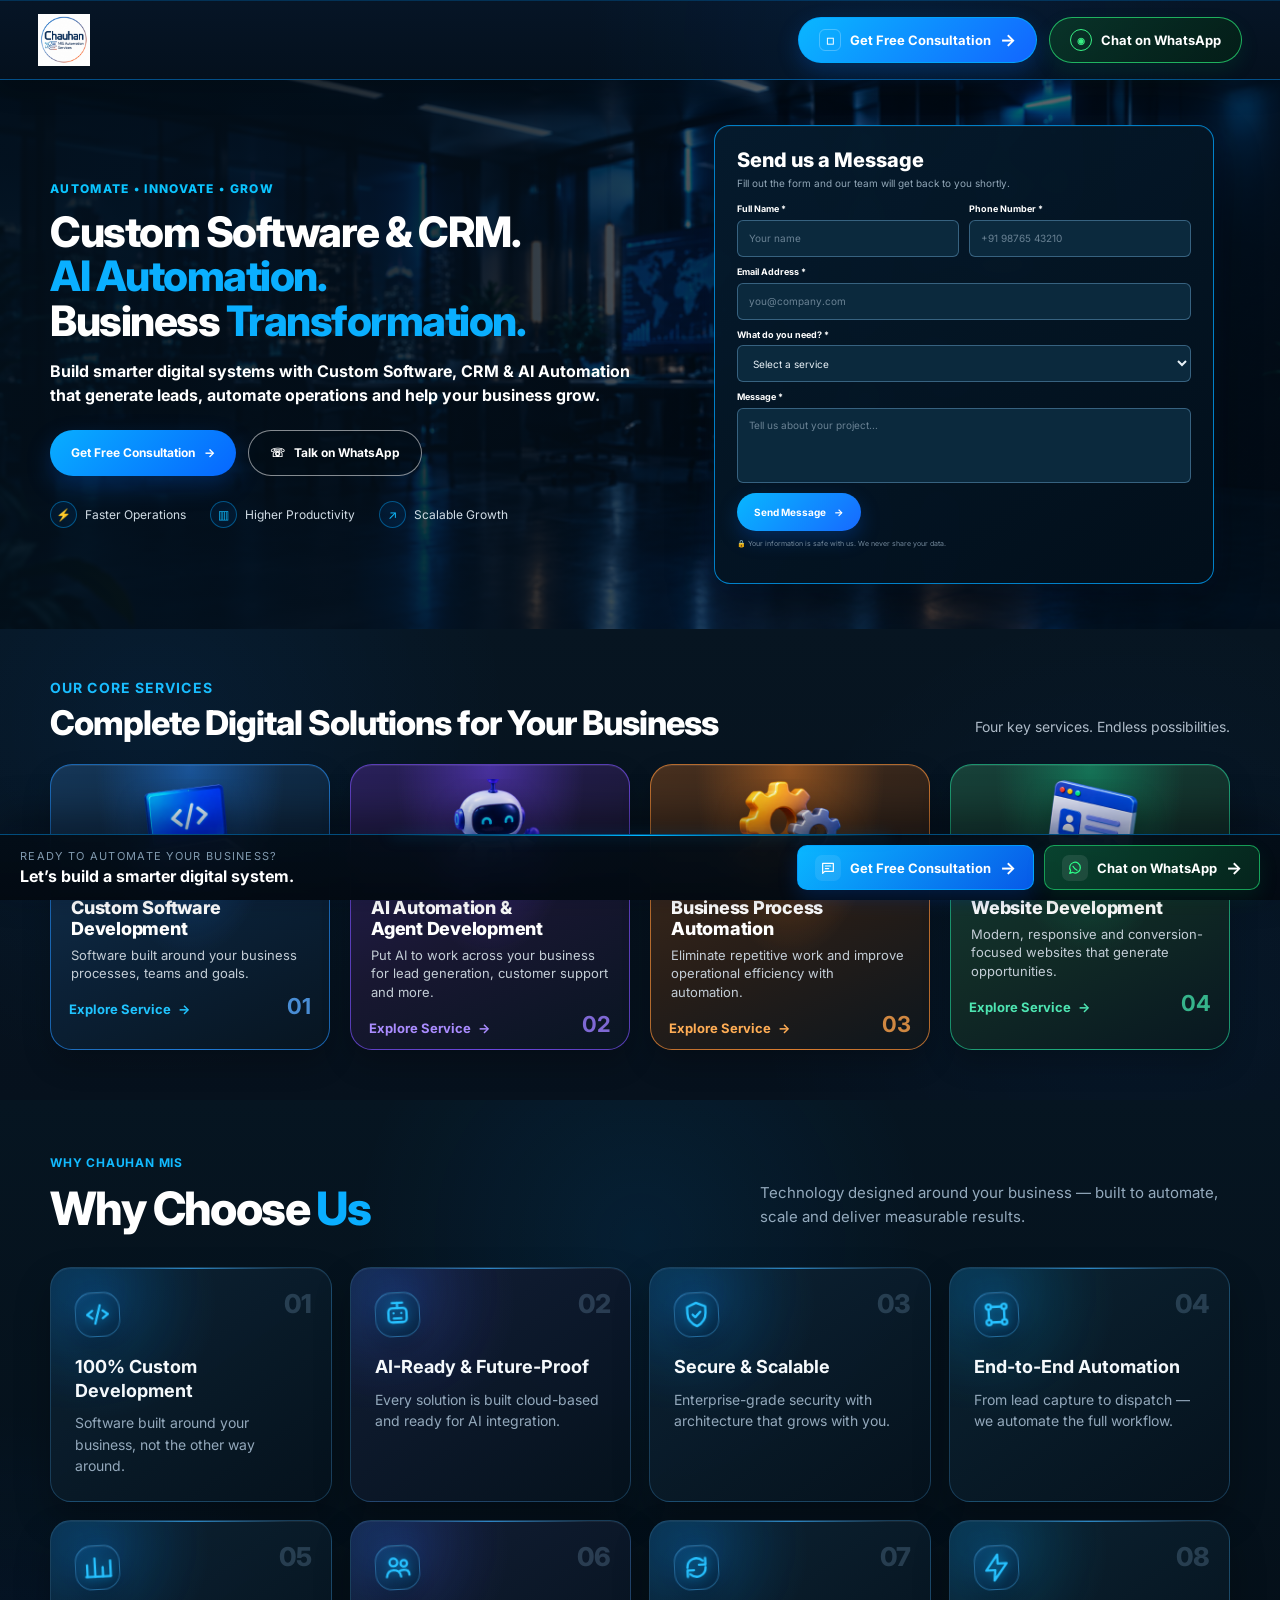
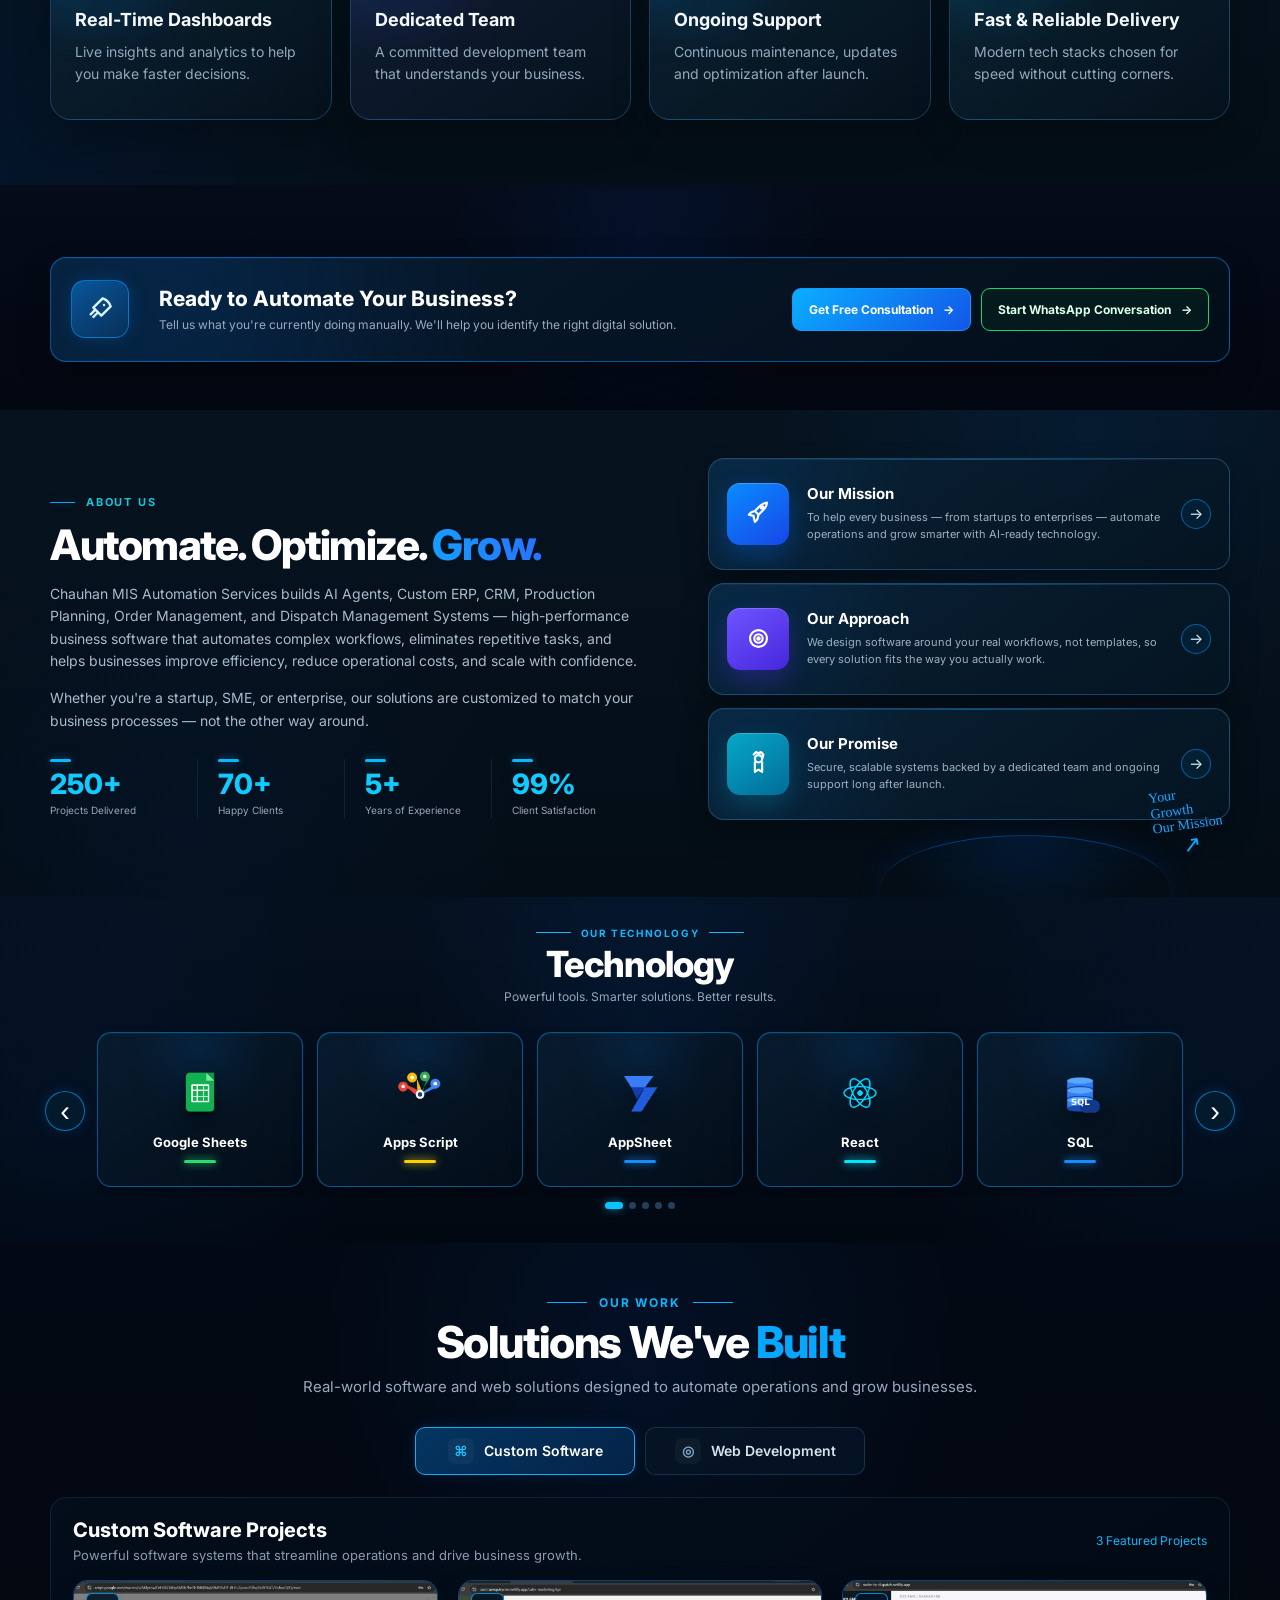
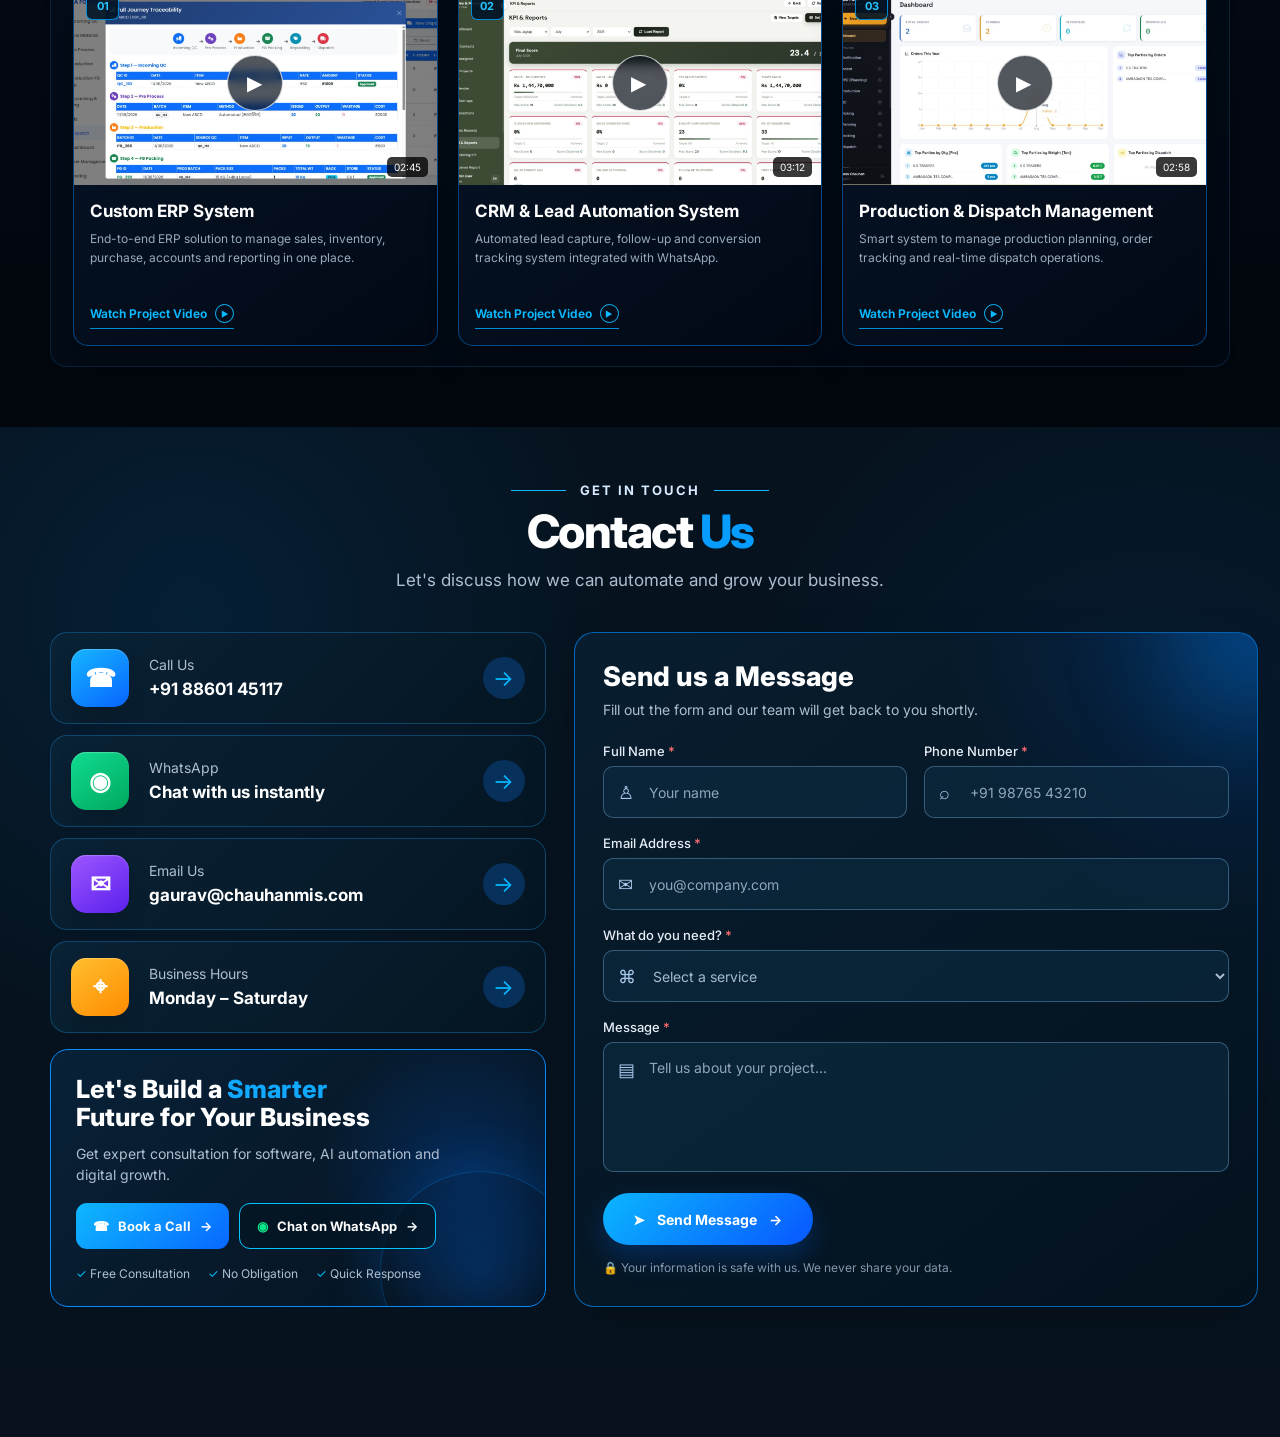
==== commit 5770ba86: "fixed video text mismatched" ====
--- a/index.html
+++ b/index.html
@@ -1,10 +1,43 @@
 <!doctype html>
 <html lang="en">
   <head>
+    <!-- Google Tag Manager -->
+    <script>(function(w,d,s,l,i){w[l]=w[l]||[];w[l].push({'gtm.start':
+    new Date().getTime(),event:'gtm.js'});var f=d.getElementsByTagName(s)[0],
+    j=d.createElement(s),dl=l!='dataLayer'?'&l='+l:'';j.async=true;j.src=
+    'https://www.googletagmanager.com/gtm.js?id='+i+dl;f.parentNode.insertBefore(j,f);
+    })(window,document,'script','dataLayer','GTM-P8LDNHGG');</script>
+    <!-- End Google Tag Manager -->
+
     <meta charset="UTF-8" />
     <meta name="viewport" content="width=device-width, initial-scale=1.0" />
 
-    <title>Page</title>
+        <title>Chauhan MIS Automation Services | Custom Software, CRM & AI Automation</title>
+    <meta
+      name="description"
+      content="Build smarter digital systems with Custom Software, CRM & AI Automation that generate leads, automate operations and help your business grow."
+    />
+
+    <!-- Open Graph / WhatsApp, Facebook, LinkedIn link preview -->
+    <meta property="og:type" content="website" />
+    <meta property="og:title" content="Chauhan MIS Automation Services" />
+    <meta
+      property="og:description"
+      content="Build smarter digital systems with Custom Software, CRM & AI Automation that generate leads, automate operations and help your business grow."
+    />
+    <meta property="og:image" content="https://automation.chauhanmis.com/image/hero-banner.png" />
+    <meta property="og:url" content="https://automation.chauhanmis.com/" />
+
+    <!-- Twitter card (some apps also read this) -->
+    <meta name="twitter:card" content="summary_large_image" />
+    <meta name="twitter:title" content="Chauhan MIS Automation Services" />
+    <meta
+      name="twitter:description"
+      content="Build smarter digital systems with Custom Software, CRM & AI Automation that generate leads, automate operations and help your business grow."
+    />
+    <meta name="twitter:image" content="https://automation.chauhanmis.com/image/hero-banner.png" />
+
+    <link rel="icon" type="image/jpeg" href="image/LOGO.jpeg" />
 
     <link rel="preconnect" href="https://fonts.googleapis.com" />
     <link rel="preconnect" href="https://fonts.gstatic.com" crossorigin />
@@ -17,6 +50,11 @@
     <link rel="stylesheet" href="style.css" />
   </head>
   <body>
+    <!-- Google Tag Manager (noscript) -->
+    <noscript><iframe src="https://www.googletagmanager.com/ns.html?id=GTM-P8LDNHGG"
+      height="0" width="0" style="display:none;visibility:hidden"></iframe></noscript>
+    <!-- End Google Tag Manager (noscript) -->
+
     <header class="cm-simple-header">
   <div class="cm-simple-header-inner">
 
@@ -1575,8 +1613,50 @@
                 <span class="cm-project-number">01</span>
 
                 <img
+                  src="image/p2.jpeg"
+                  alt="Custom ERP System"
+                  class="cm-project-poster"
+                />
+
+                <button
+                  class="cm-video-play"
+                  type="button"
+                  data-video="video/WhatsApp Video 2026-09-02 at 5.11.37 PM (1).mp4"
+                  aria-label="Play Custom ERP System video"
+                >
+                  ▶
+                </button>
+
+                <span class="cm-video-duration"> 02:45 </span>
+              </div>
+
+              <div class="cm-software-content">
+                <h4>Custom ERP System</h4>
+
+                <p>
+                  End-to-end ERP solution to manage sales, inventory, purchase,
+                  accounts and reporting in one place.
+                </p>
+
+                <button
+                  type="button"
+                  class="cm-watch-video"
+                  data-video="video/WhatsApp Video 2026-09-02 at 5.11.37 PM (1).mp4"
+                >
+                  Watch Project Video
+                  <span>▶</span>
+                </button>
+              </div>
+            </article>
+
+            <!-- PROJECT 02 -->
+            <article class="cm-software-card">
+              <div class="cm-video-box">
+                <span class="cm-project-number">02</span>
+
+                <img
                   src="image/p1.jpeg"
-                  alt="Custom ERP System"
+                  alt="CRM and Lead Automation System"
                   class="cm-project-poster"
                 />
 
@@ -1584,68 +1664,26 @@
                   class="cm-video-play"
                   type="button"
                   data-video="video/WhatsApp Video 2026-09-02 at 5.11.36 PM.mp4"
-                  aria-label="Play Custom ERP System video"
+                  aria-label="Play CRM and Lead Automation video"
                 >
                   ▶
                 </button>
 
-                <span class="cm-video-duration"> 02:45 </span>
+                <span class="cm-video-duration"> 03:12 </span>
               </div>
 
               <div class="cm-software-content">
-                <h4>Custom ERP System</h4>
+                <h4>CRM &amp; Lead Automation System</h4>
 
                 <p>
-                  End-to-end ERP solution to manage sales, inventory, purchase,
-                  accounts and reporting in one place.
+                  Automated lead capture, follow-up and conversion tracking
+                  system integrated with WhatsApp.
                 </p>
 
                 <button
                   type="button"
                   class="cm-watch-video"
                   data-video="video/WhatsApp Video 2026-09-02 at 5.11.36 PM.mp4"
-                >
-                  Watch Project Video
-                  <span>▶</span>
-                </button>
-              </div>
-            </article>
-
-            <!-- PROJECT 02 -->
-            <article class="cm-software-card">
-              <div class="cm-video-box">
-                <span class="cm-project-number">02</span>
-
-                <img
-                  src="image/p2.jpeg"
-                  alt="CRM and Lead Automation System"
-                  class="cm-project-poster"
-                />
-
-                <button
-                  class="cm-video-play"
-                  type="button"
-                  data-video="video/WhatsApp Video 2026-09-02 at 5.11.37 PM (1).mp4"
-                  aria-label="Play CRM and Lead Automation video"
-                >
-                  ▶
-                </button>
-
-                <span class="cm-video-duration"> 03:12 </span>
-              </div>
-
-              <div class="cm-software-content">
-                <h4>CRM &amp; Lead Automation System</h4>
-
-                <p>
-                  Automated lead capture, follow-up and conversion tracking
-                  system integrated with WhatsApp.
-                </p>
-
-                <button
-                  type="button"
-                  class="cm-watch-video"
-                  data-video="video/WhatsApp Video 2026-09-02 at 5.11.37 PM (1).mp4"
                 >
                   Watch Project Video
                   <span>▶</span>
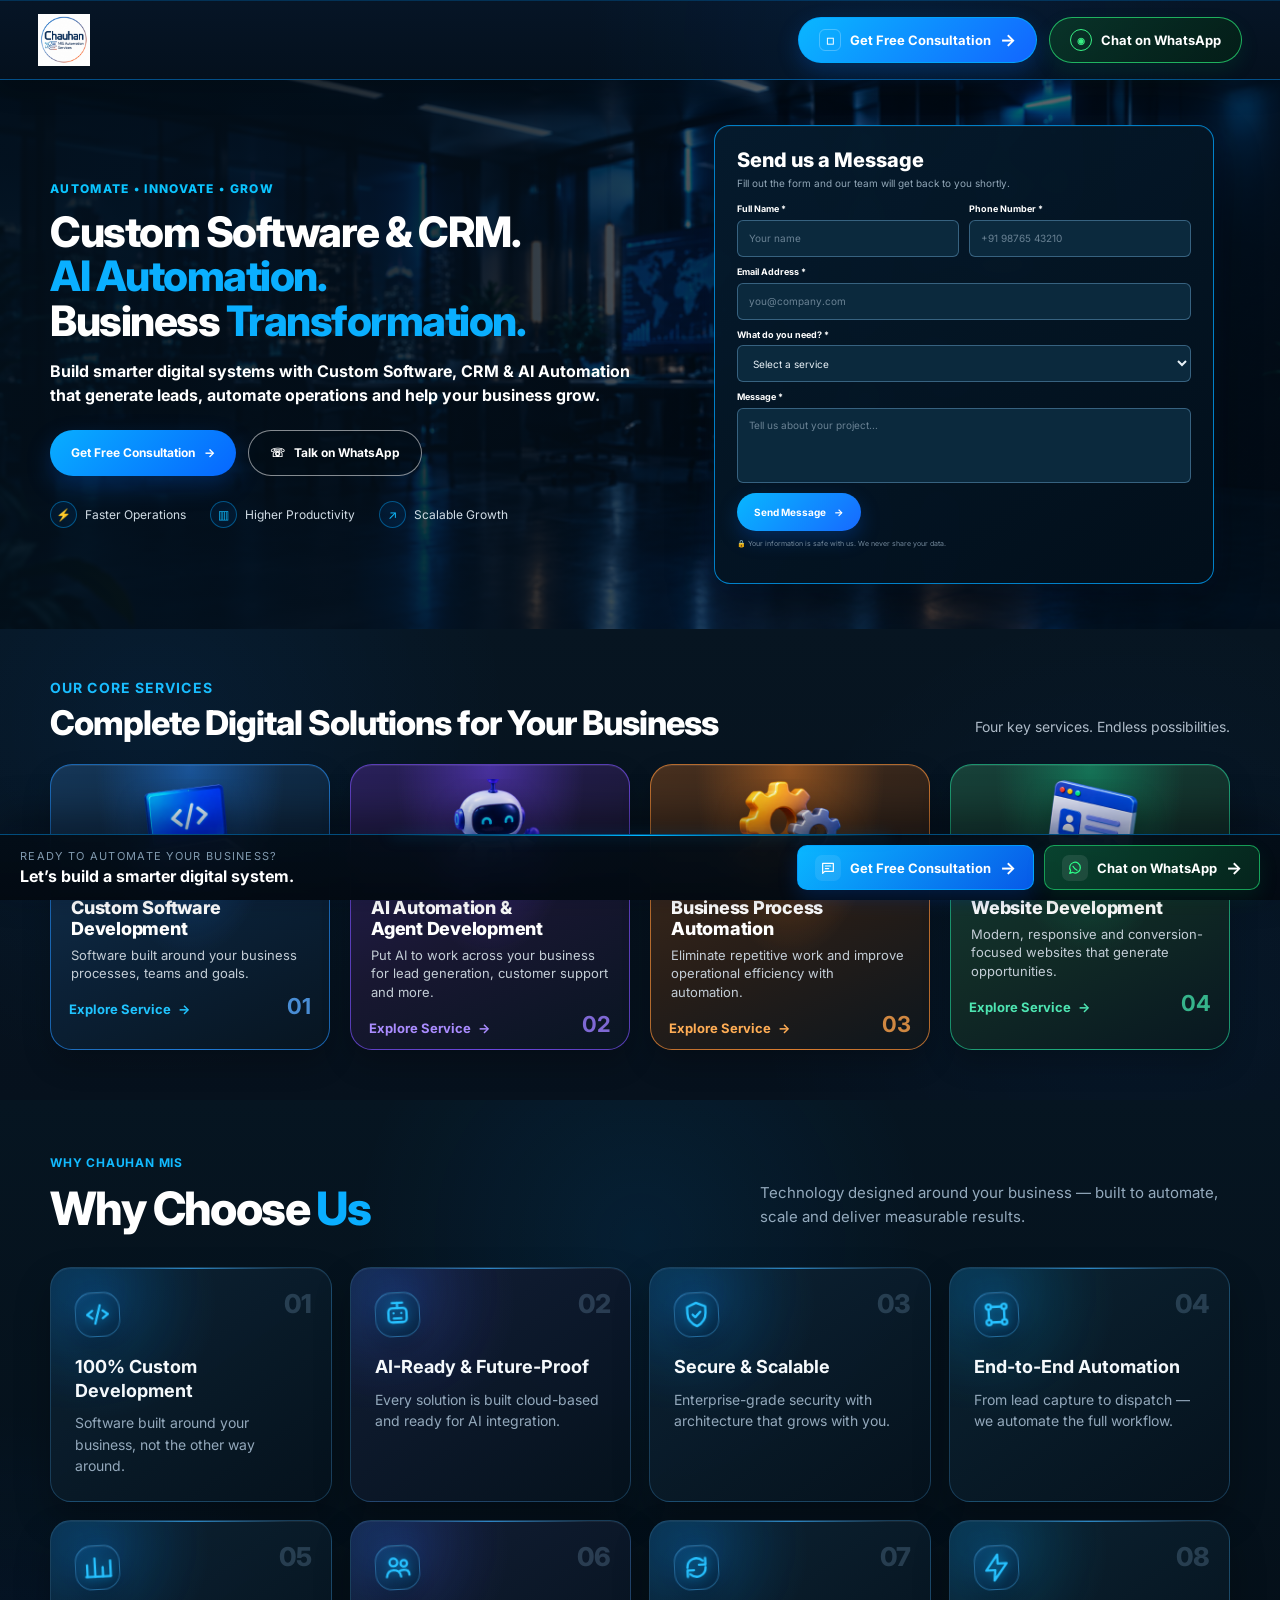
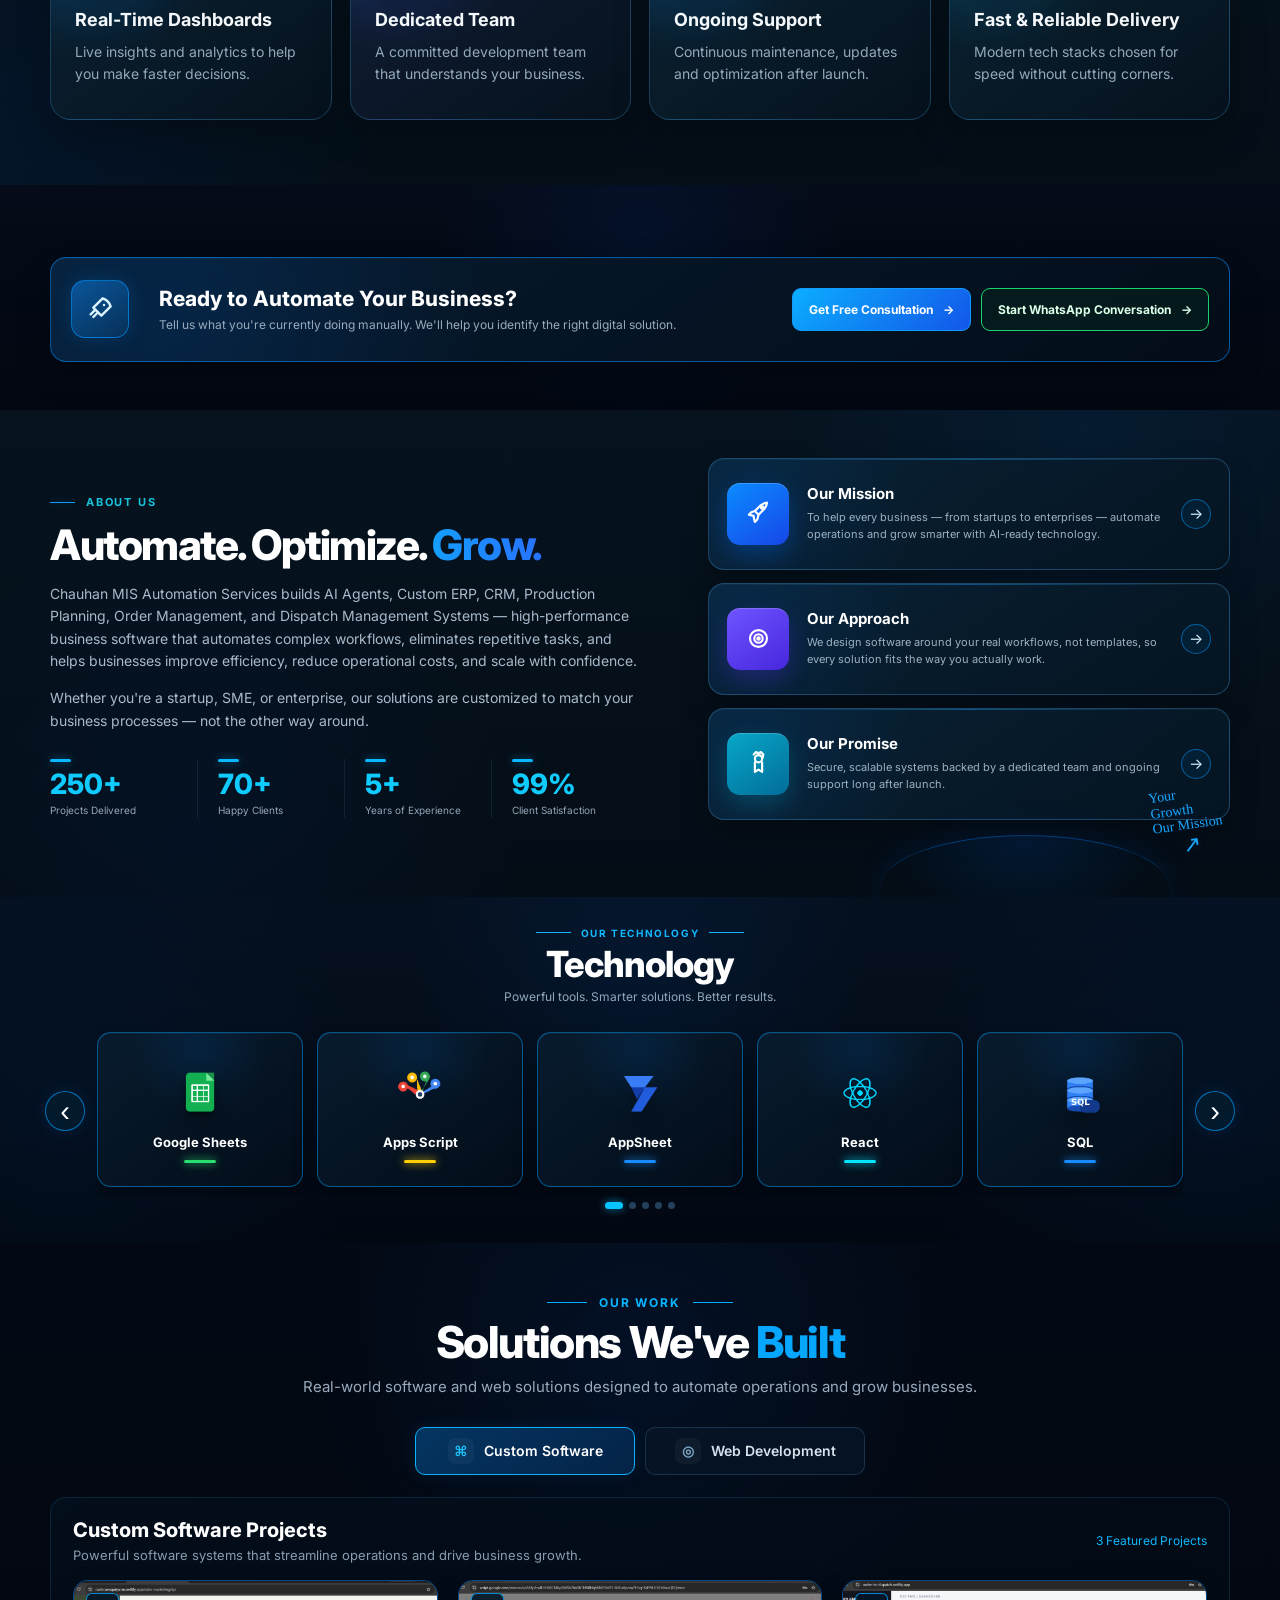
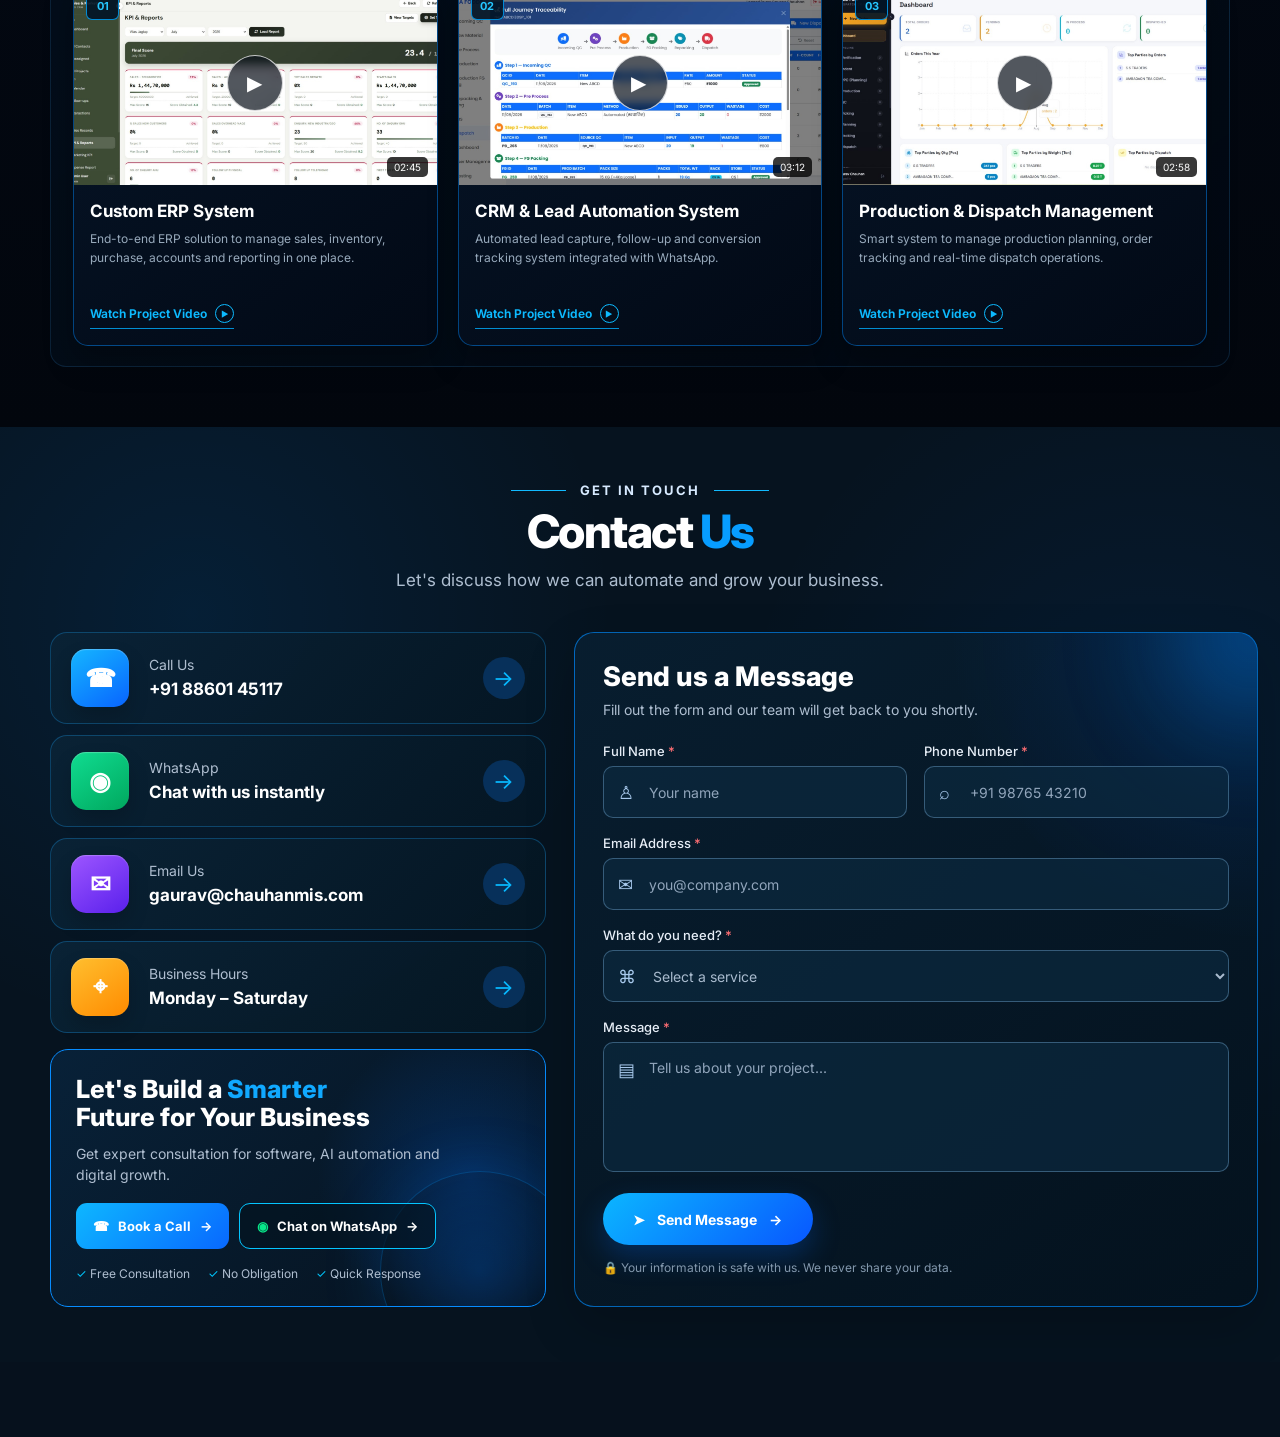
==== commit 975ac5af: "feat: add lead capture form integration with UTM and gclid tracking" ====
--- a/index.html
+++ b/index.html
@@ -157,6 +157,7 @@
             </div>
 
             <form id="heroContactForm" method="POST">
+              <input type="text" id="website" name="website" style="display:none" tabindex="-1" autocomplete="off">
               <div class="hero-form-row">
                 <div class="hero-field">
                   <label>Full Name *</label>
@@ -1613,8 +1614,50 @@
                 <span class="cm-project-number">01</span>
 
                 <img
+                  src="image/p1.jpeg"
+                  alt="Custom ERP System"
+                  class="cm-project-poster"
+                />
+
+                <button
+                  class="cm-video-play"
+                  type="button"
+                  data-video="video/WhatsApp Video 2026-09-02 at 5.11.36 PM.mp4"
+                  aria-label="Play Custom ERP System video"
+                >
+                  ▶
+                </button>
+
+                <span class="cm-video-duration"> 02:45 </span>
+              </div>
+
+              <div class="cm-software-content">
+                <h4>Custom ERP System</h4>
+
+                <p>
+                  End-to-end ERP solution to manage sales, inventory, purchase,
+                  accounts and reporting in one place.
+                </p>
+
+                <button
+                  type="button"
+                  class="cm-watch-video"
+                  data-video="video/WhatsApp Video 2026-09-02 at 5.11.36 PM.mp4"
+                >
+                  Watch Project Video
+                  <span>▶</span>
+                </button>
+              </div>
+            </article>
+
+            <!-- PROJECT 02 -->
+            <article class="cm-software-card">
+              <div class="cm-video-box">
+                <span class="cm-project-number">02</span>
+
+                <img
                   src="image/p2.jpeg"
-                  alt="Custom ERP System"
+                  alt="CRM and Lead Automation System"
                   class="cm-project-poster"
                 />
 
@@ -1622,68 +1665,26 @@
                   class="cm-video-play"
                   type="button"
                   data-video="video/WhatsApp Video 2026-09-02 at 5.11.37 PM (1).mp4"
-                  aria-label="Play Custom ERP System video"
+                  aria-label="Play CRM and Lead Automation video"
                 >
                   ▶
                 </button>
 
-                <span class="cm-video-duration"> 02:45 </span>
+                <span class="cm-video-duration"> 03:12 </span>
               </div>
 
               <div class="cm-software-content">
-                <h4>Custom ERP System</h4>
+                <h4>CRM &amp; Lead Automation System</h4>
 
                 <p>
-                  End-to-end ERP solution to manage sales, inventory, purchase,
-                  accounts and reporting in one place.
+                  Automated lead capture, follow-up and conversion tracking
+                  system integrated with WhatsApp.
                 </p>
 
                 <button
                   type="button"
                   class="cm-watch-video"
                   data-video="video/WhatsApp Video 2026-09-02 at 5.11.37 PM (1).mp4"
-                >
-                  Watch Project Video
-                  <span>▶</span>
-                </button>
-              </div>
-            </article>
-
-            <!-- PROJECT 02 -->
-            <article class="cm-software-card">
-              <div class="cm-video-box">
-                <span class="cm-project-number">02</span>
-
-                <img
-                  src="image/p1.jpeg"
-                  alt="CRM and Lead Automation System"
-                  class="cm-project-poster"
-                />
-
-                <button
-                  class="cm-video-play"
-                  type="button"
-                  data-video="video/WhatsApp Video 2026-09-02 at 5.11.36 PM.mp4"
-                  aria-label="Play CRM and Lead Automation video"
-                >
-                  ▶
-                </button>
-
-                <span class="cm-video-duration"> 03:12 </span>
-              </div>
-
-              <div class="cm-software-content">
-                <h4>CRM &amp; Lead Automation System</h4>
-
-                <p>
-                  Automated lead capture, follow-up and conversion tracking
-                  system integrated with WhatsApp.
-                </p>
-
-                <button
-                  type="button"
-                  class="cm-watch-video"
-                  data-video="video/WhatsApp Video 2026-09-02 at 5.11.36 PM.mp4"
                 >
                   Watch Project Video
                   <span>▶</span>
@@ -2148,6 +2149,7 @@
               <!-- anti spam -->
               <input
                 type="text"
+                id="website"
                 name="website"
                 class="cm-honeypot"
                 tabindex="-1"
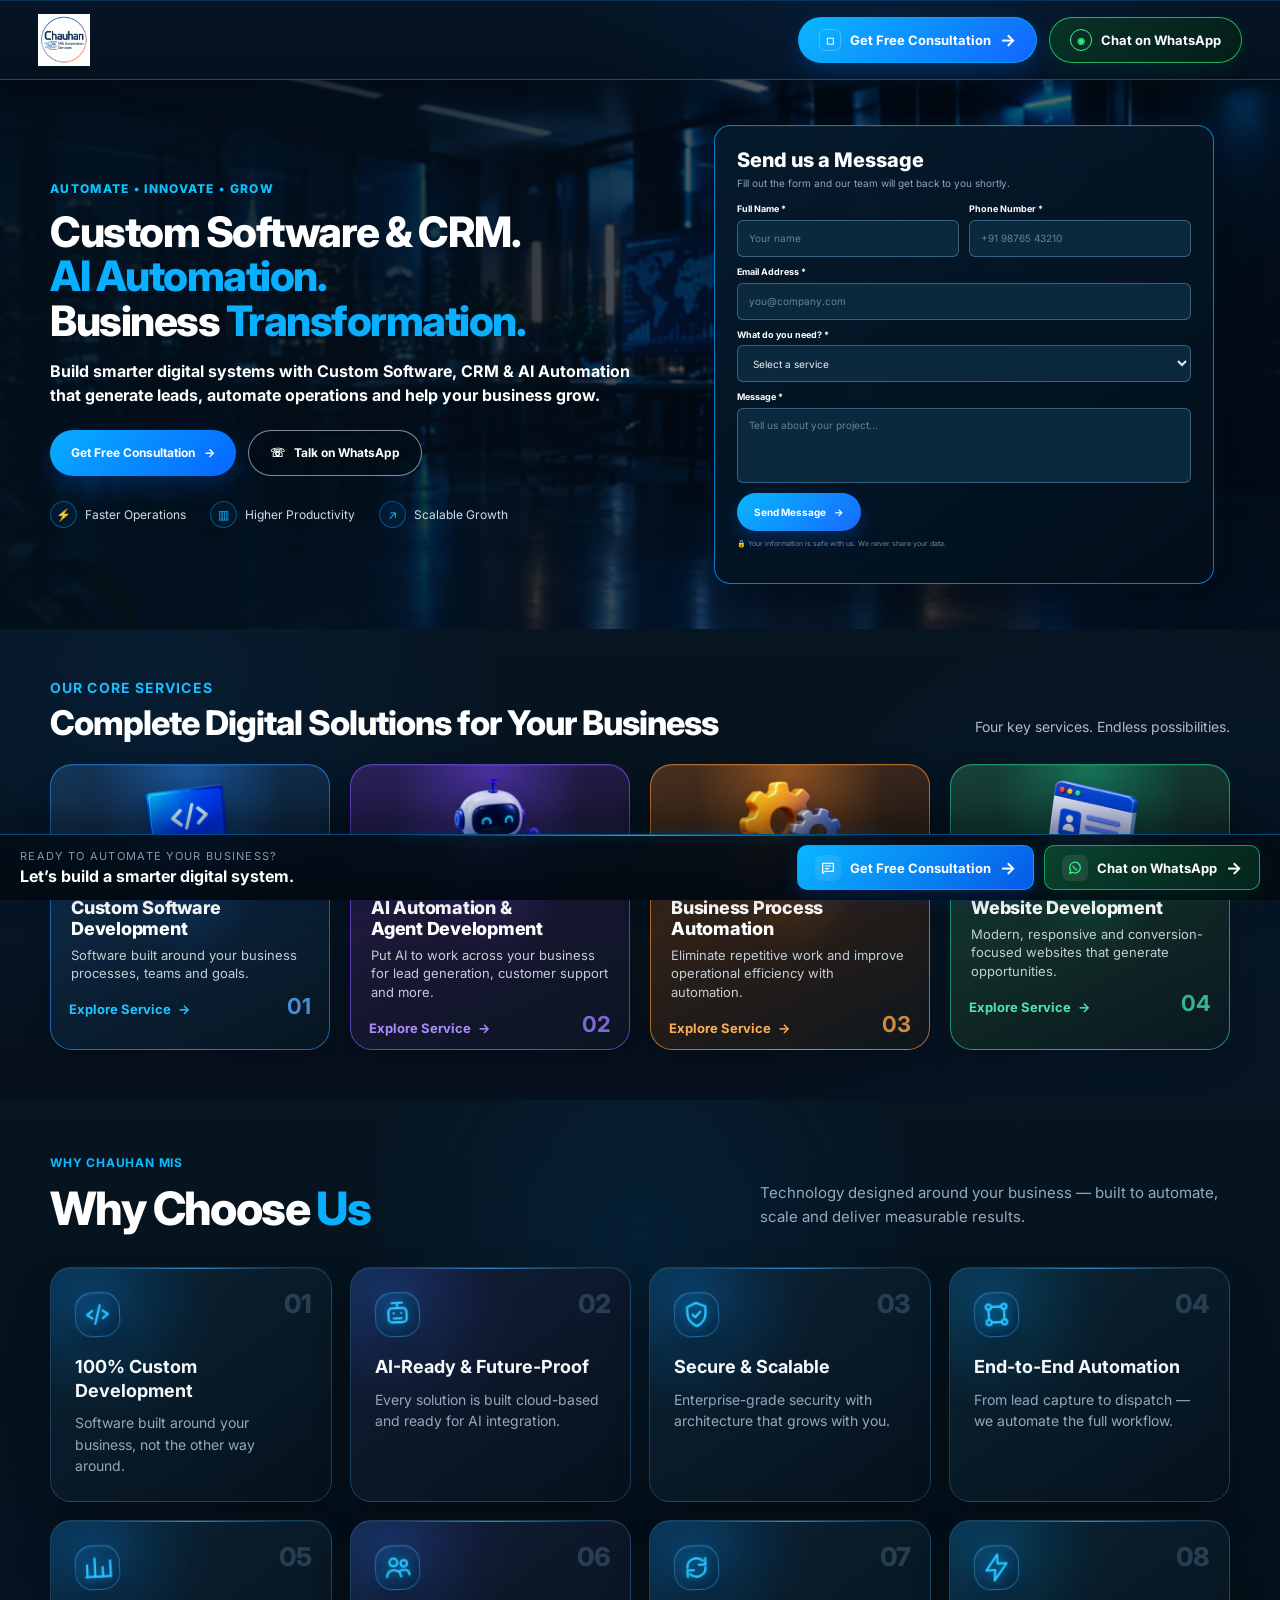
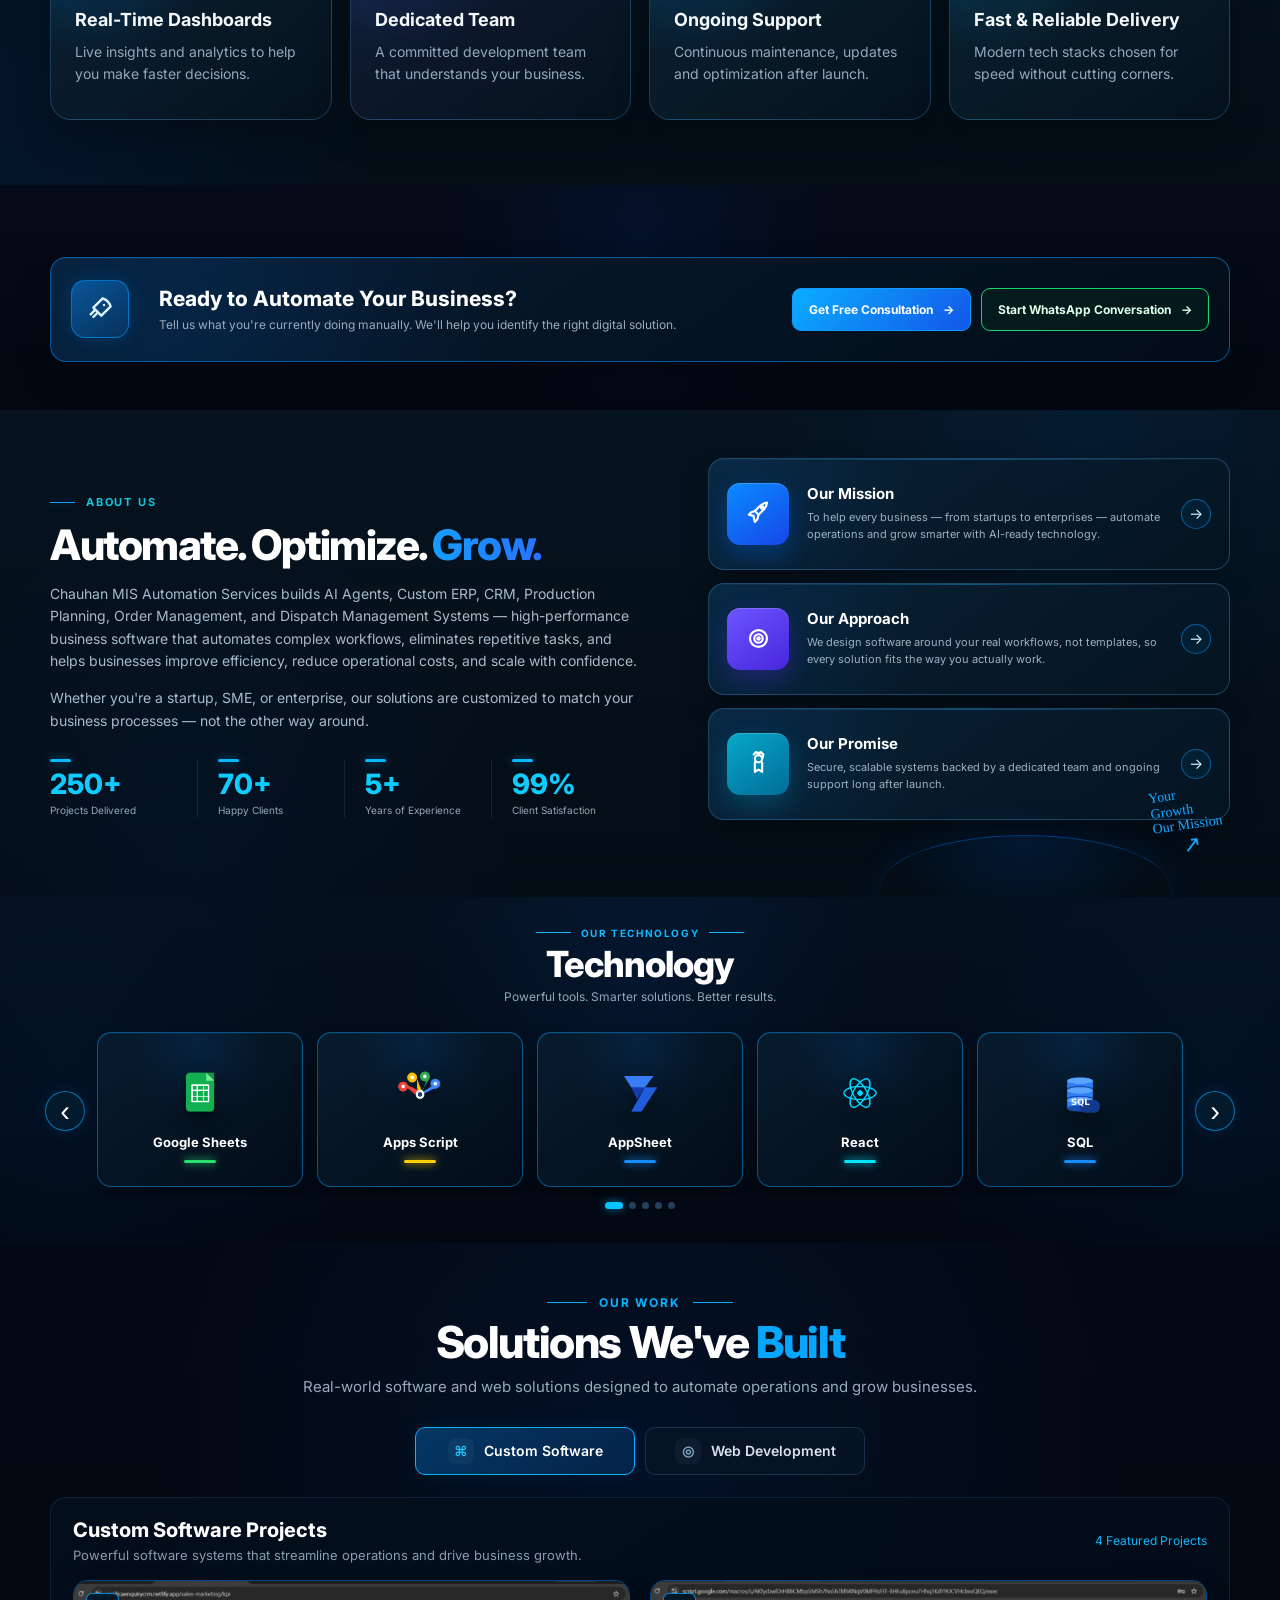
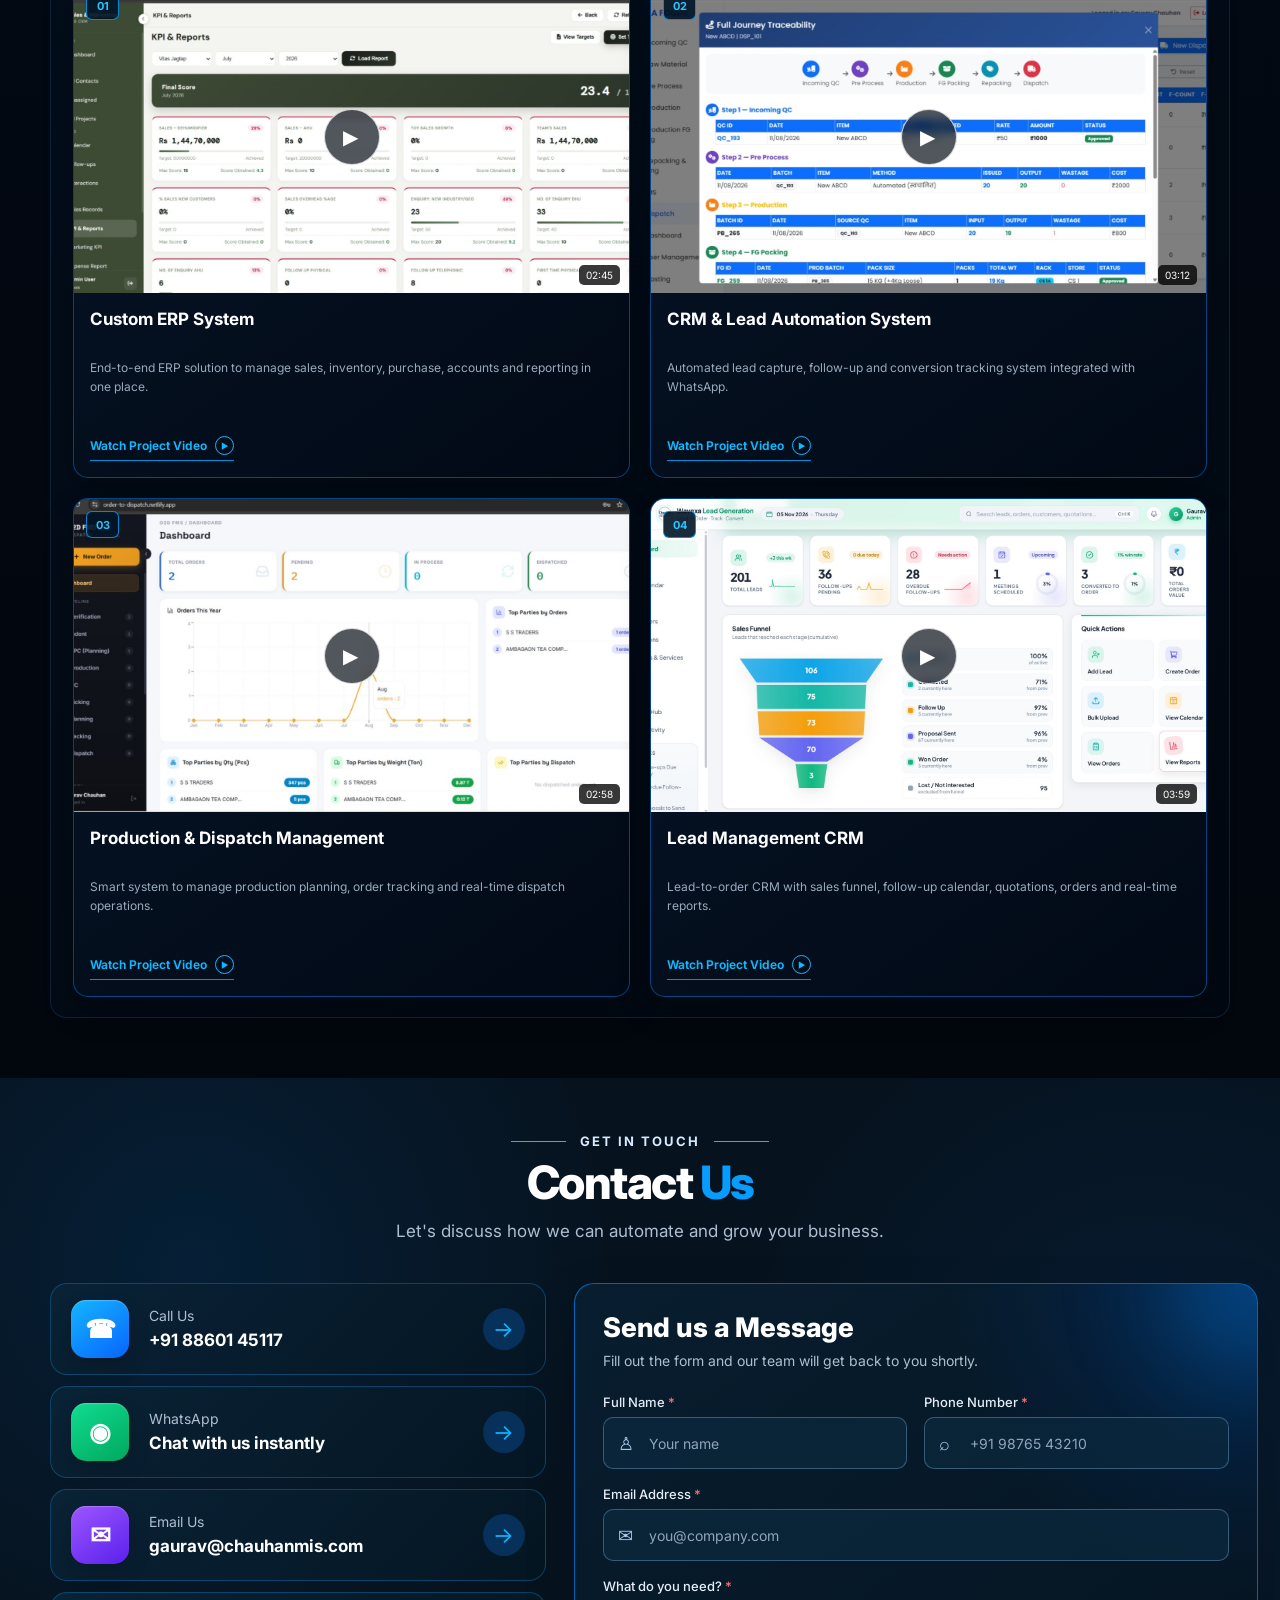
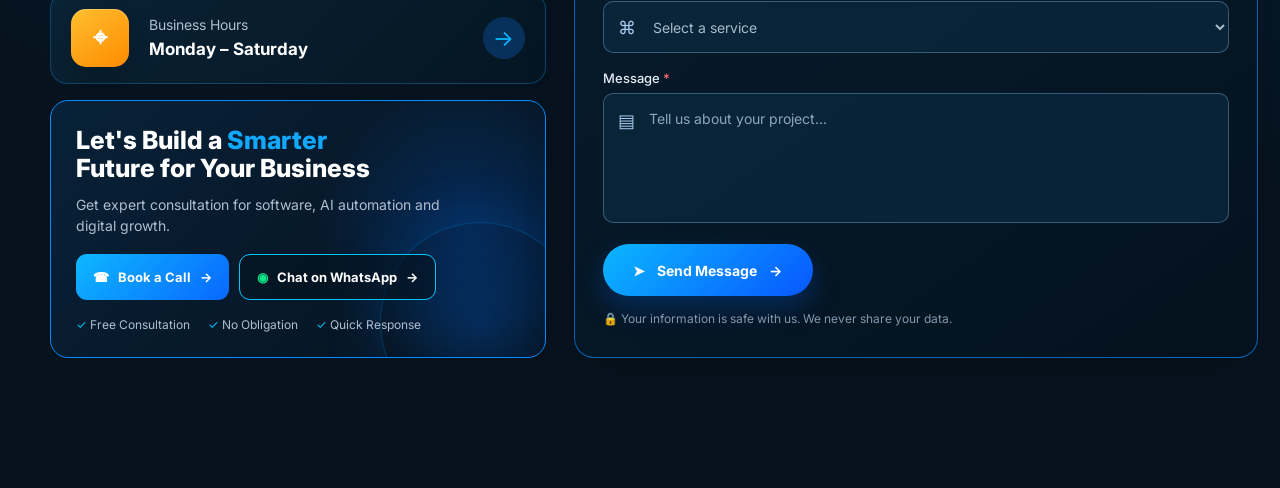
==== commit e3073282: "added lead management video" ====
--- a/index.html
+++ b/index.html
@@ -1605,7 +1605,7 @@
               </p>
             </div>
 
-            <span class="cm-project-panel-link"> 3 Featured Projects </span>
+            <span class="cm-project-panel-link"> 4 Featured Projects </span>
           </div>
 
           <div class="cm-software-grid">
@@ -1733,6 +1733,48 @@
                 </button>
               </div>
             </article>
+
+            <!-- PROJECT 04 -->
+            <article class="cm-software-card">
+              <div class="cm-video-box">
+                <span class="cm-project-number">04</span>
+
+                <img
+                  src="image/p4.jpeg"
+                  alt="Lead Management CRM"
+                  class="cm-project-poster"
+                />
+
+                <button
+                  class="cm-video-play"
+                  type="button"
+                  data-video="video/lead-management-crm.mp4"
+                  aria-label="Play Lead Management CRM video"
+                >
+                  ▶
+                </button>
+
+                <span class="cm-video-duration"> 03:59 </span>
+              </div>
+
+              <div class="cm-software-content">
+                <h4>Lead Management CRM</h4>
+
+                <p>
+                  Lead-to-order CRM with sales funnel, follow-up calendar,
+                  quotations, orders and real-time reports.
+                </p>
+
+                <button
+                  type="button"
+                  class="cm-watch-video"
+                  data-video="video/lead-management-crm.mp4"
+                >
+                  Watch Project Video
+                  <span>▶</span>
+                </button>
+              </div>
+            </article>
           </div>
         </div>
 
@@ -1870,6 +1912,13 @@
         </button>
 
         <video id="cmProjectVideo" controls playsinline></video>
+
+        <iframe
+          id="cmProjectIframe"
+          title="Project video"
+          allow="autoplay; fullscreen"
+          hidden
+        ></iframe>
       </div>
     </div>
 
@@ -2429,4 +2478,4 @@
 
     <script src="main.js"></script>
   </body>
-</html>
+</html>
--- a/style.css
+++ b/style.css
@@ -8685,7 +8685,7 @@
   display:grid;
 
   grid-template-columns:
-    repeat(3,1fr);
+    repeat(4,1fr);
 
   gap:20px;
 }
@@ -9147,6 +9147,18 @@
     rgba(0,0,0,.60);
 }
 
+.cm-video-modal-box iframe{
+  width:100%;
+  display:block;
+  aspect-ratio:16/9;
+  border:0;
+  background:#000;
+}
+
+.cm-video-modal-box [hidden]{
+  display:none !important;
+}
+
 .cm-video-modal-box video{
   width:100%;
 
@@ -9263,4 +9275,43 @@
     min-height:auto;
   }
 
+}
+
+/* 4 project cards: 2 per row on medium screens */
+@media(max-width:1300px){
+  .cm-software-grid{
+    grid-template-columns:repeat(2,1fr);
+  }
+}
+@media(max-width:650px){
+  .cm-software-grid{
+    grid-template-columns:1fr;
+  }
+}
+
+/* Equal-height project cards: title, text and button aligned */
+.cm-software-card{
+  display:flex;
+  flex-direction:column;
+}
+.cm-software-content{
+  flex:1;
+  display:flex;
+  flex-direction:column;
+}
+.cm-software-content h4{
+  min-height:2.5em;          /* room for 2-line titles */
+}
+.cm-software-content p{
+  flex:1;
+}
+.cm-software-content .cm-watch-video{
+  align-self:flex-start;
+  margin-top:auto;
+  padding-top:14px;
+}
+@media(max-width:650px){
+  .cm-software-content h4{
+    min-height:auto;
+  }
 }
